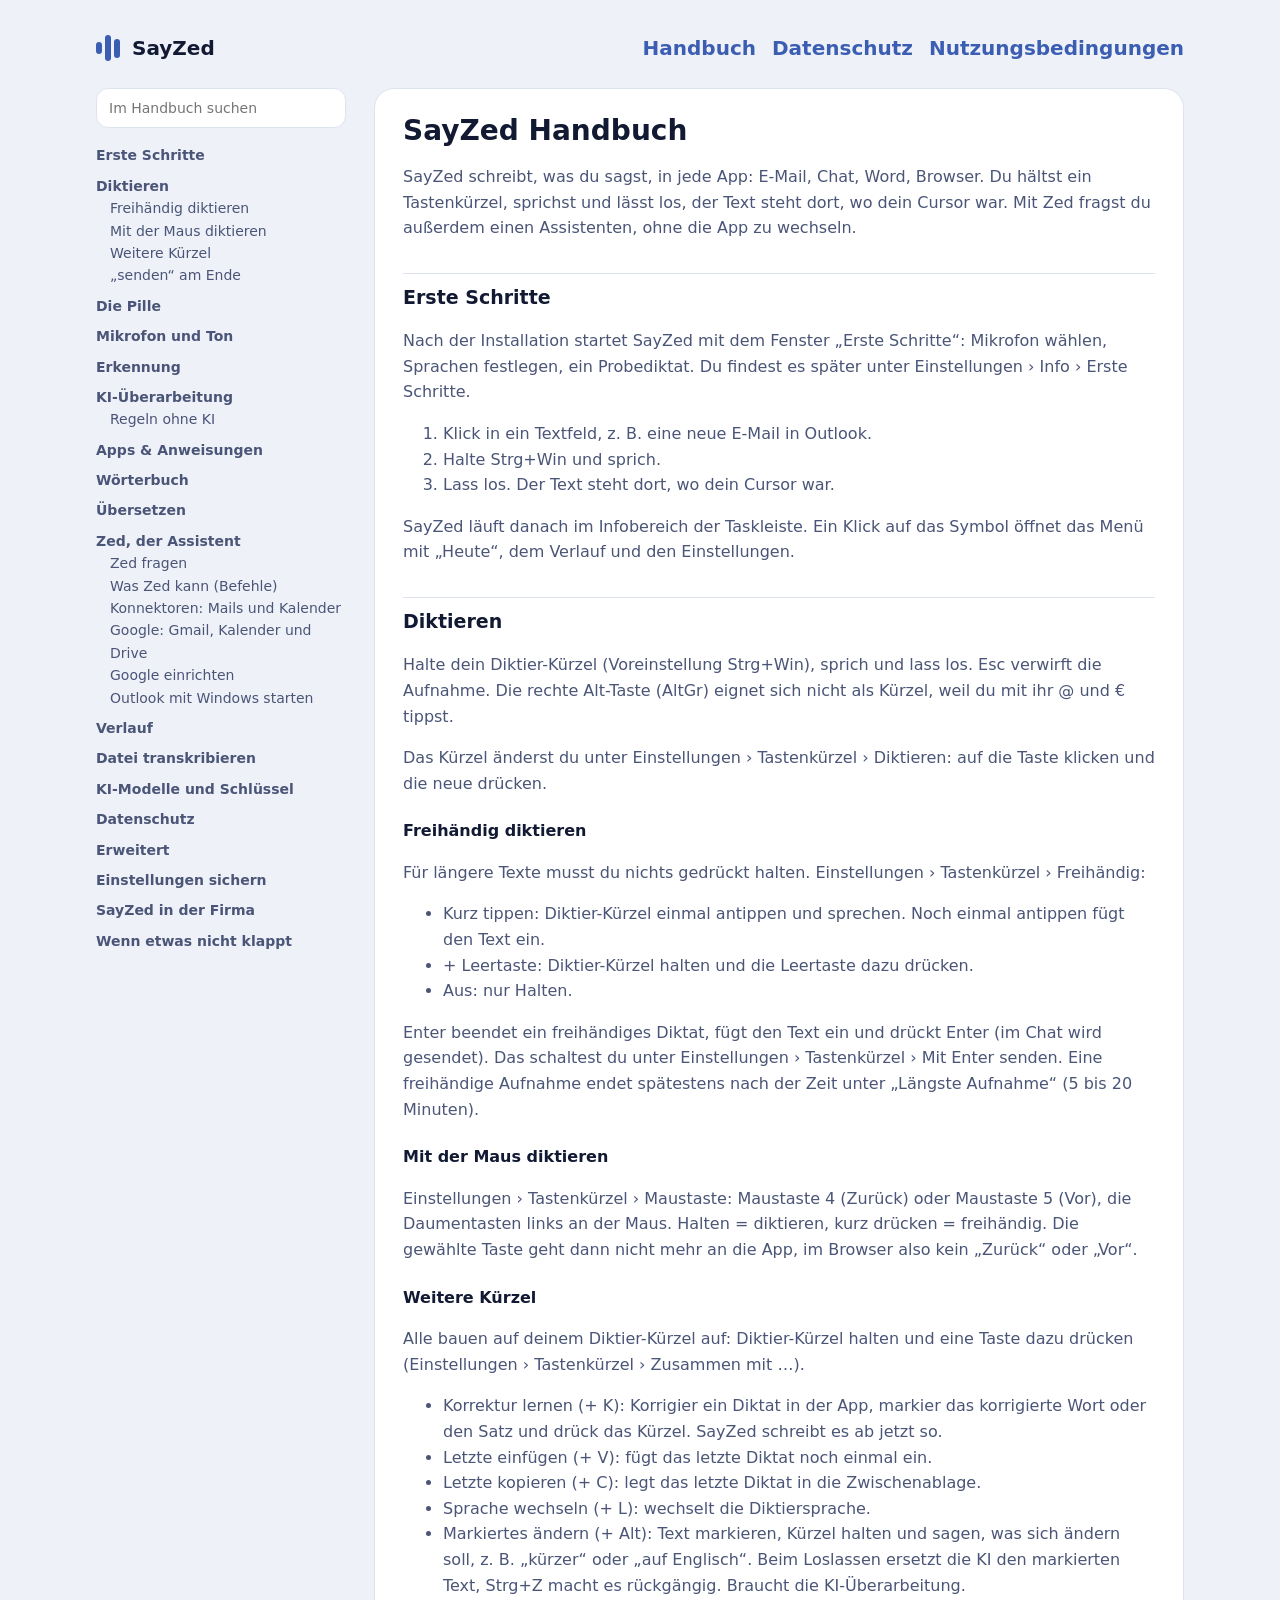
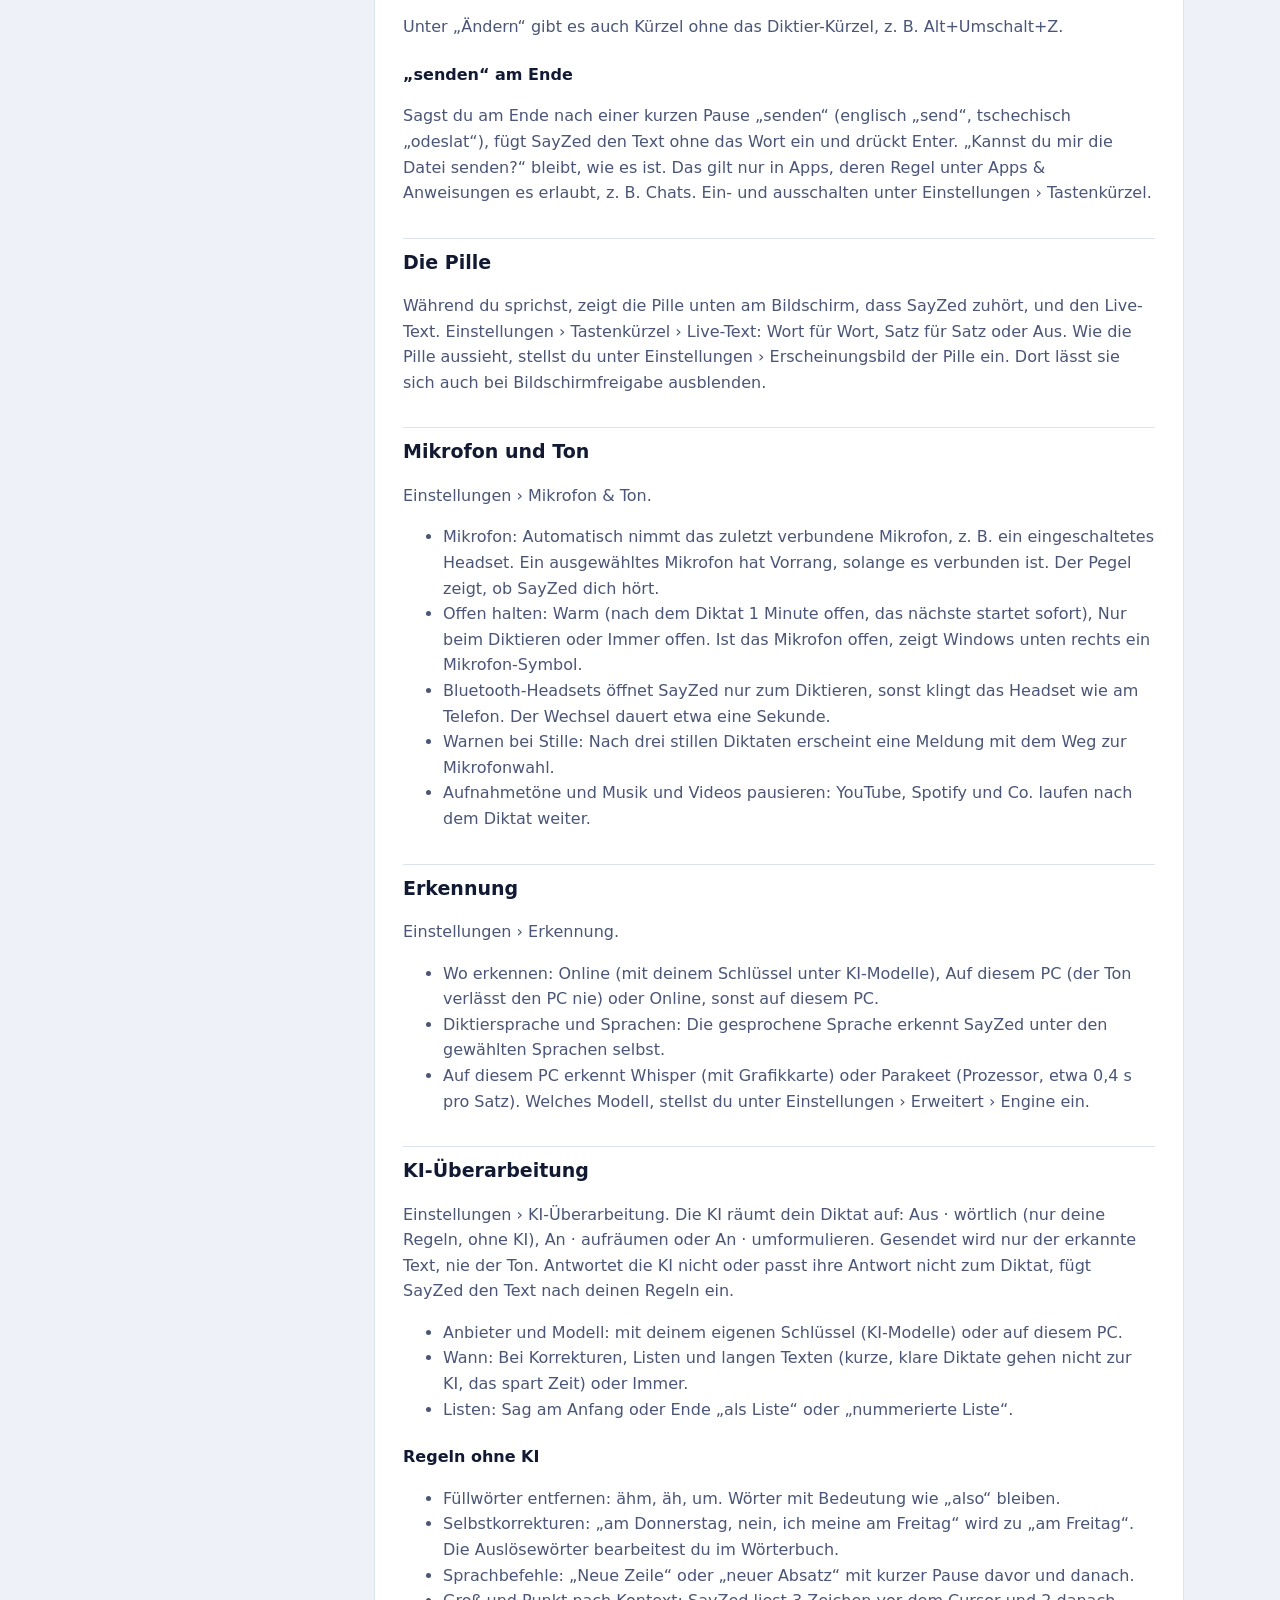
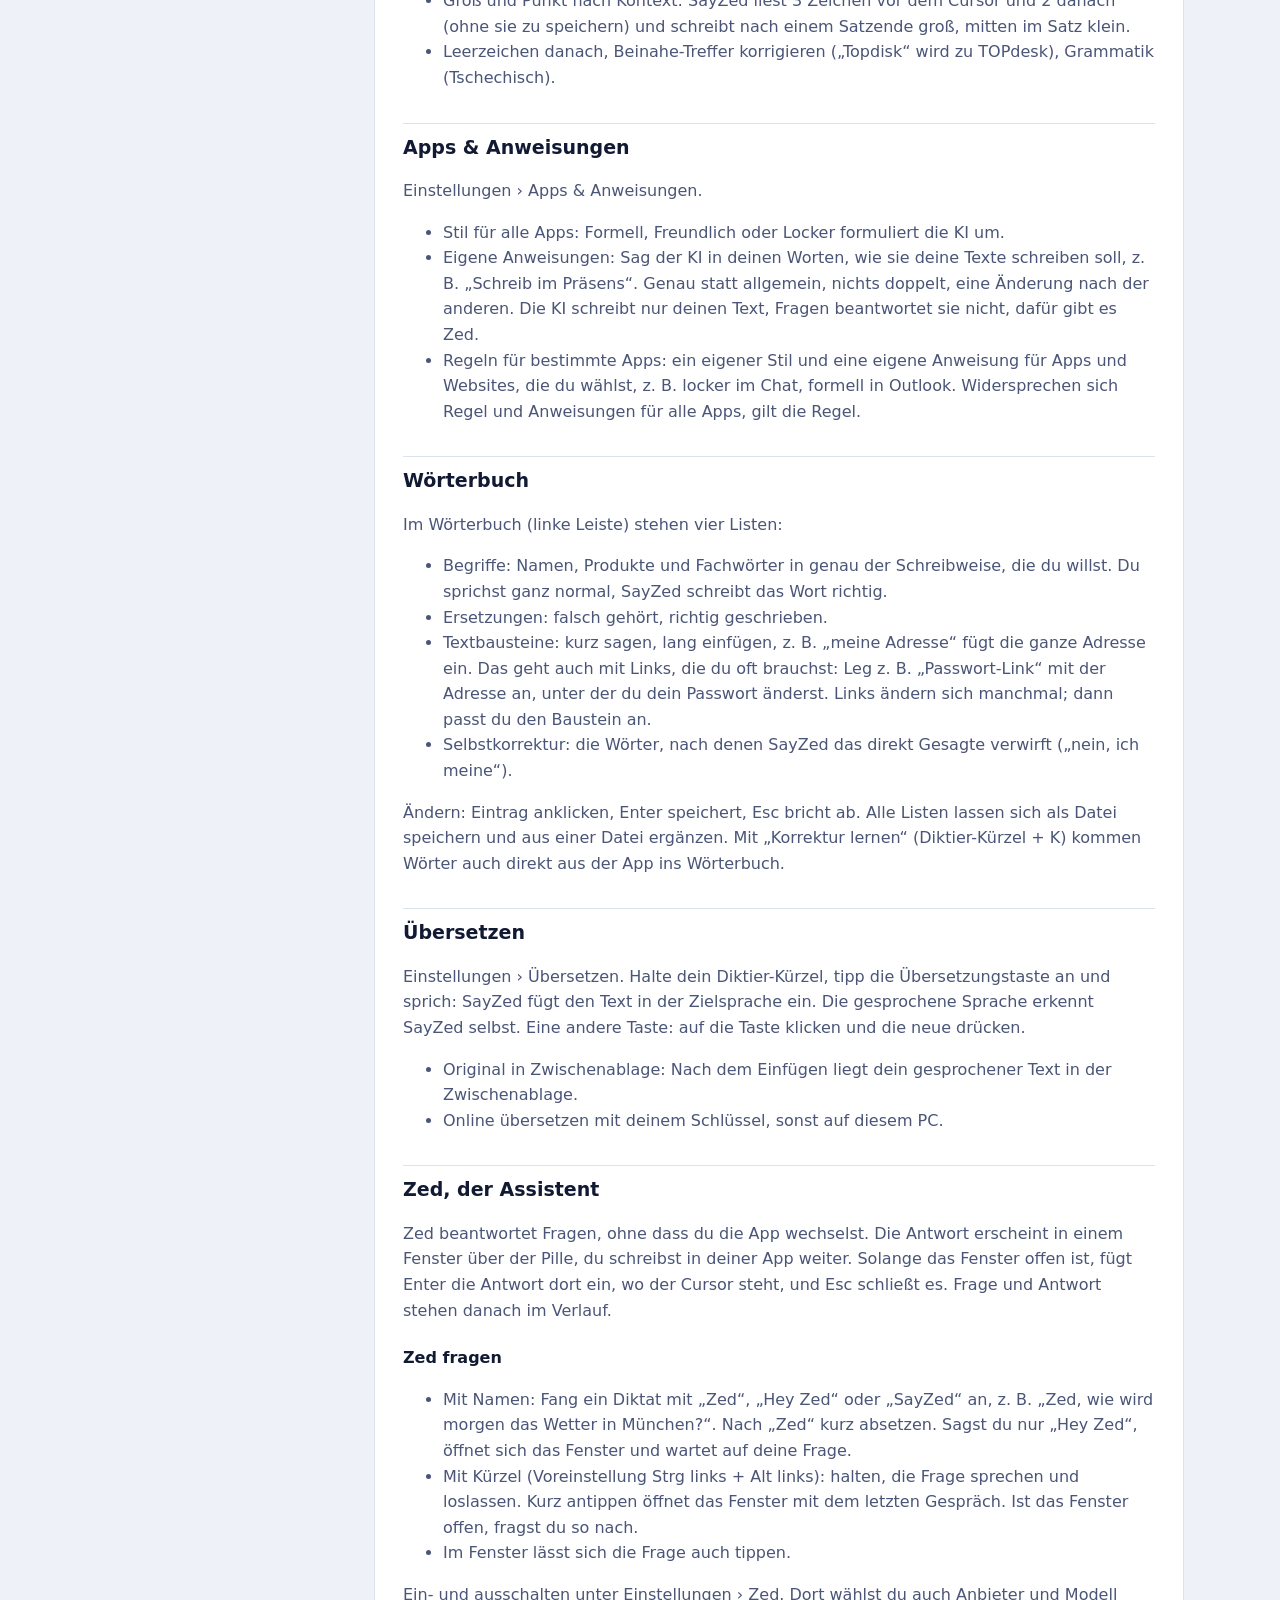
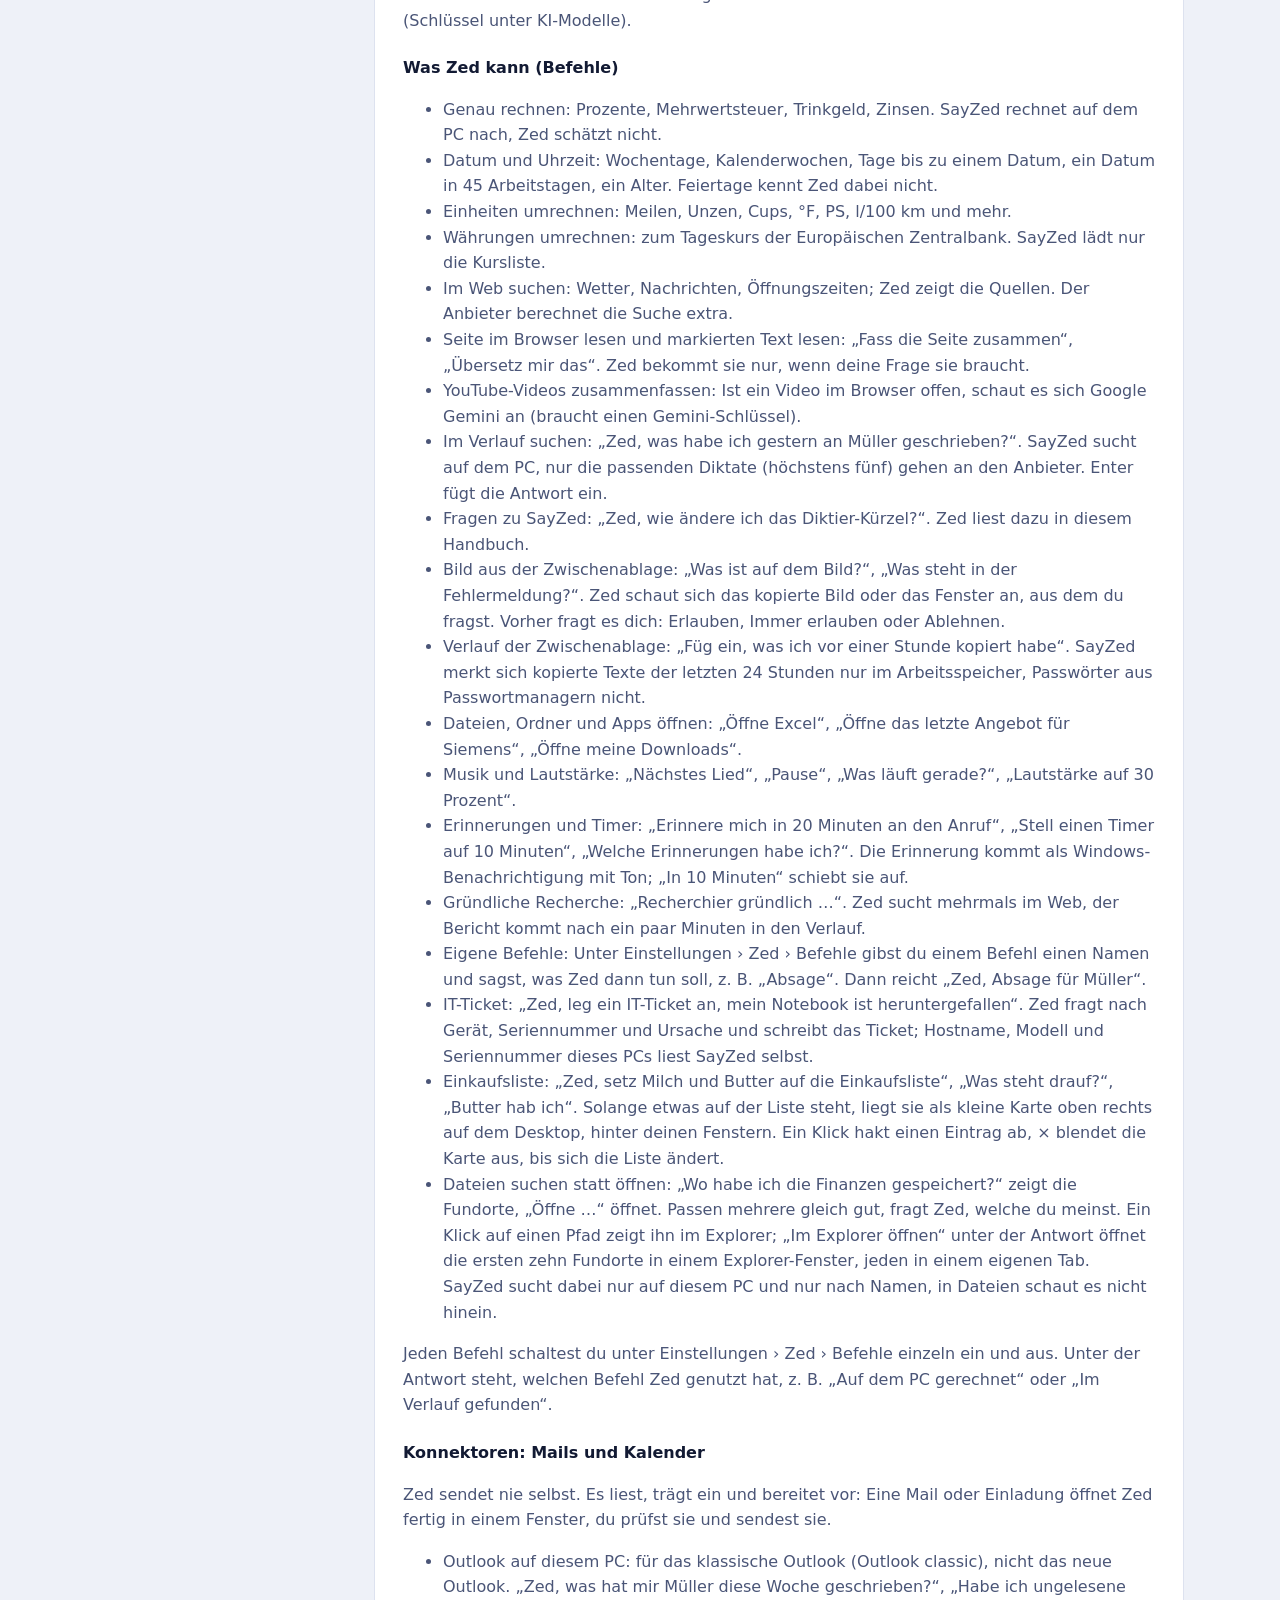
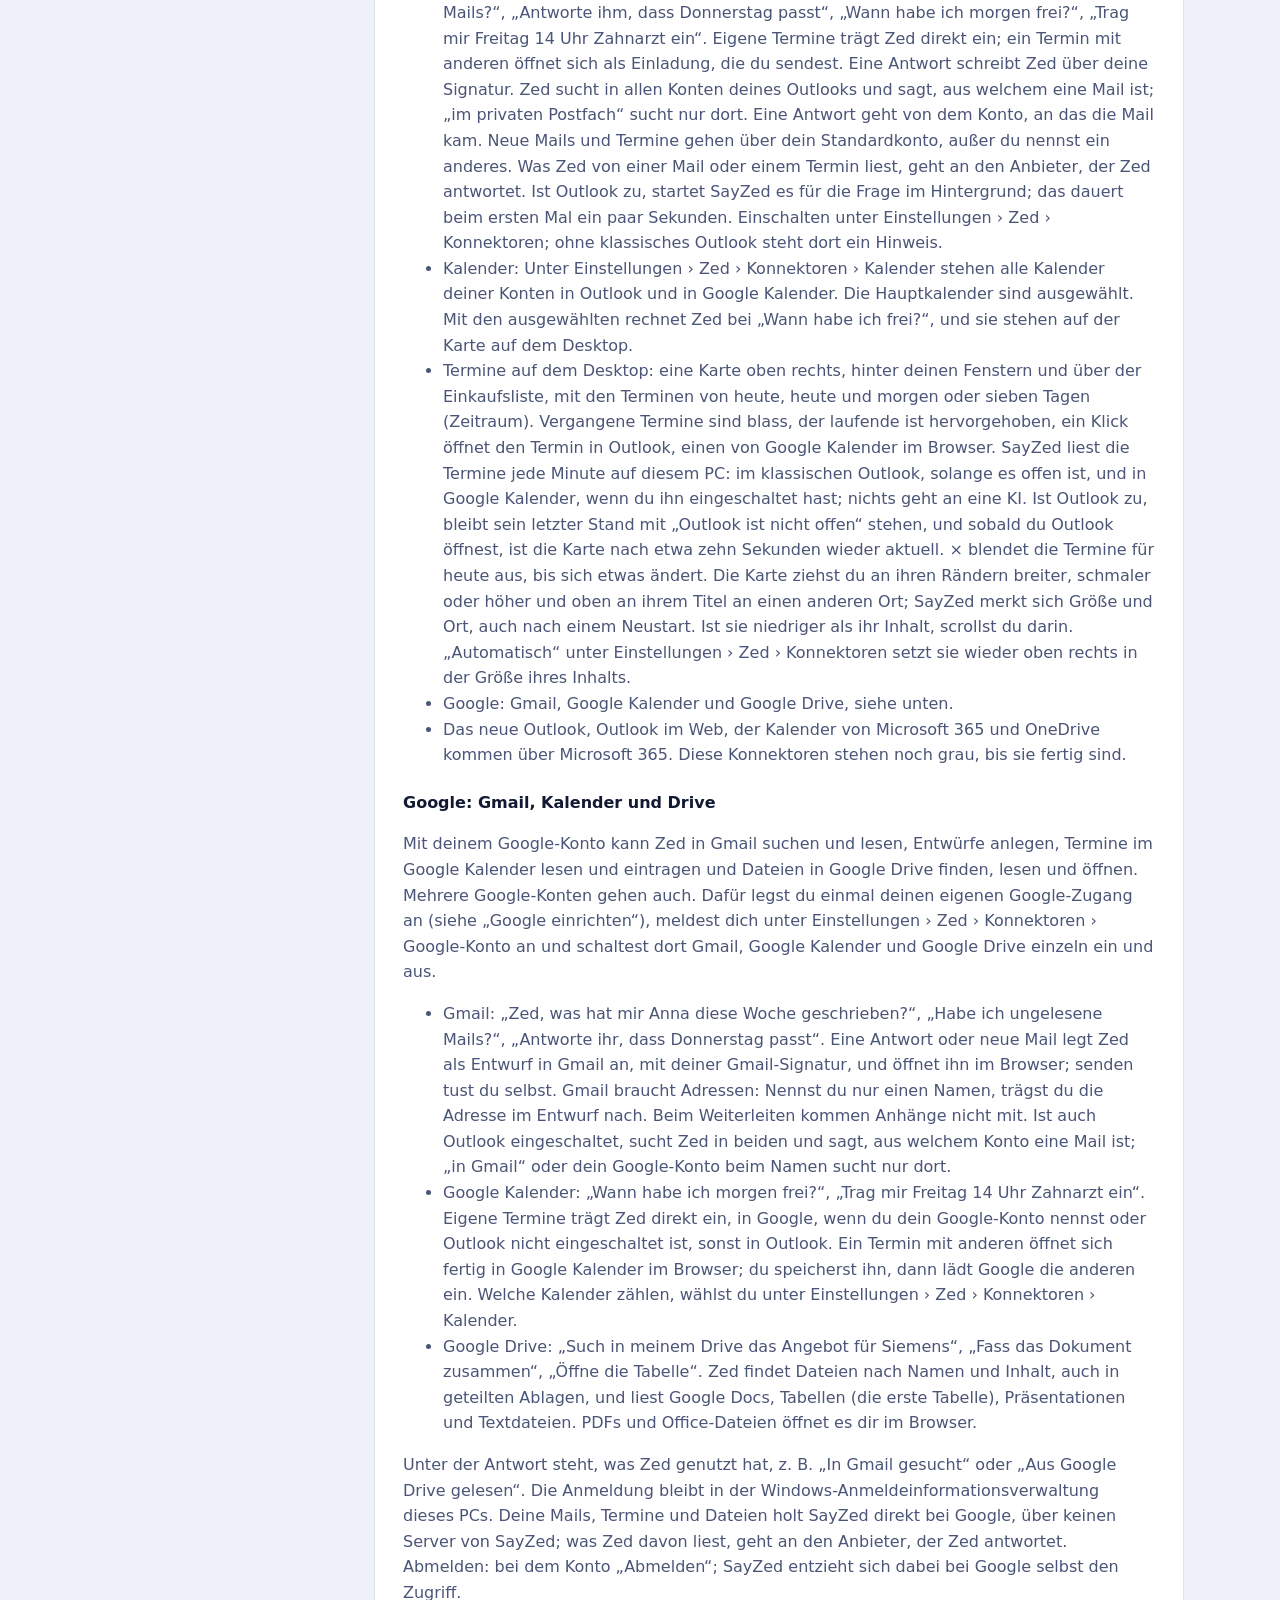
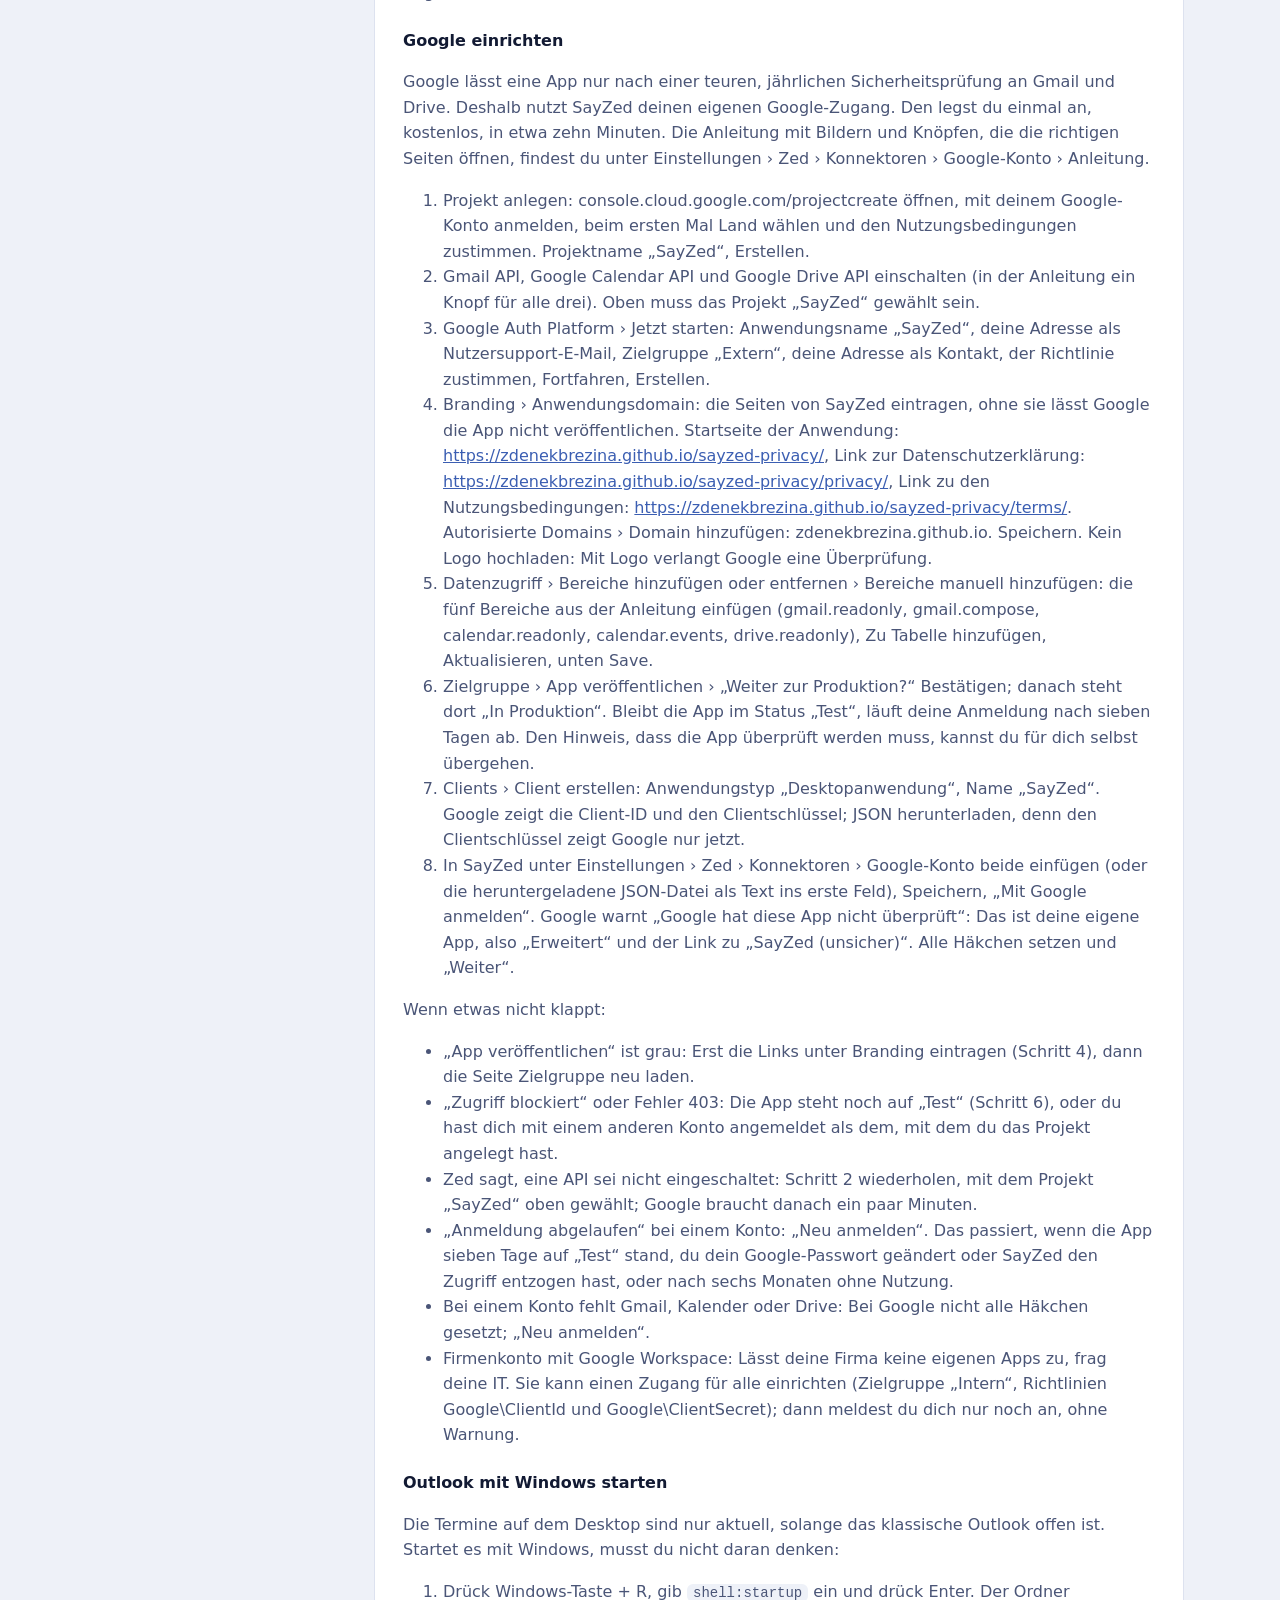
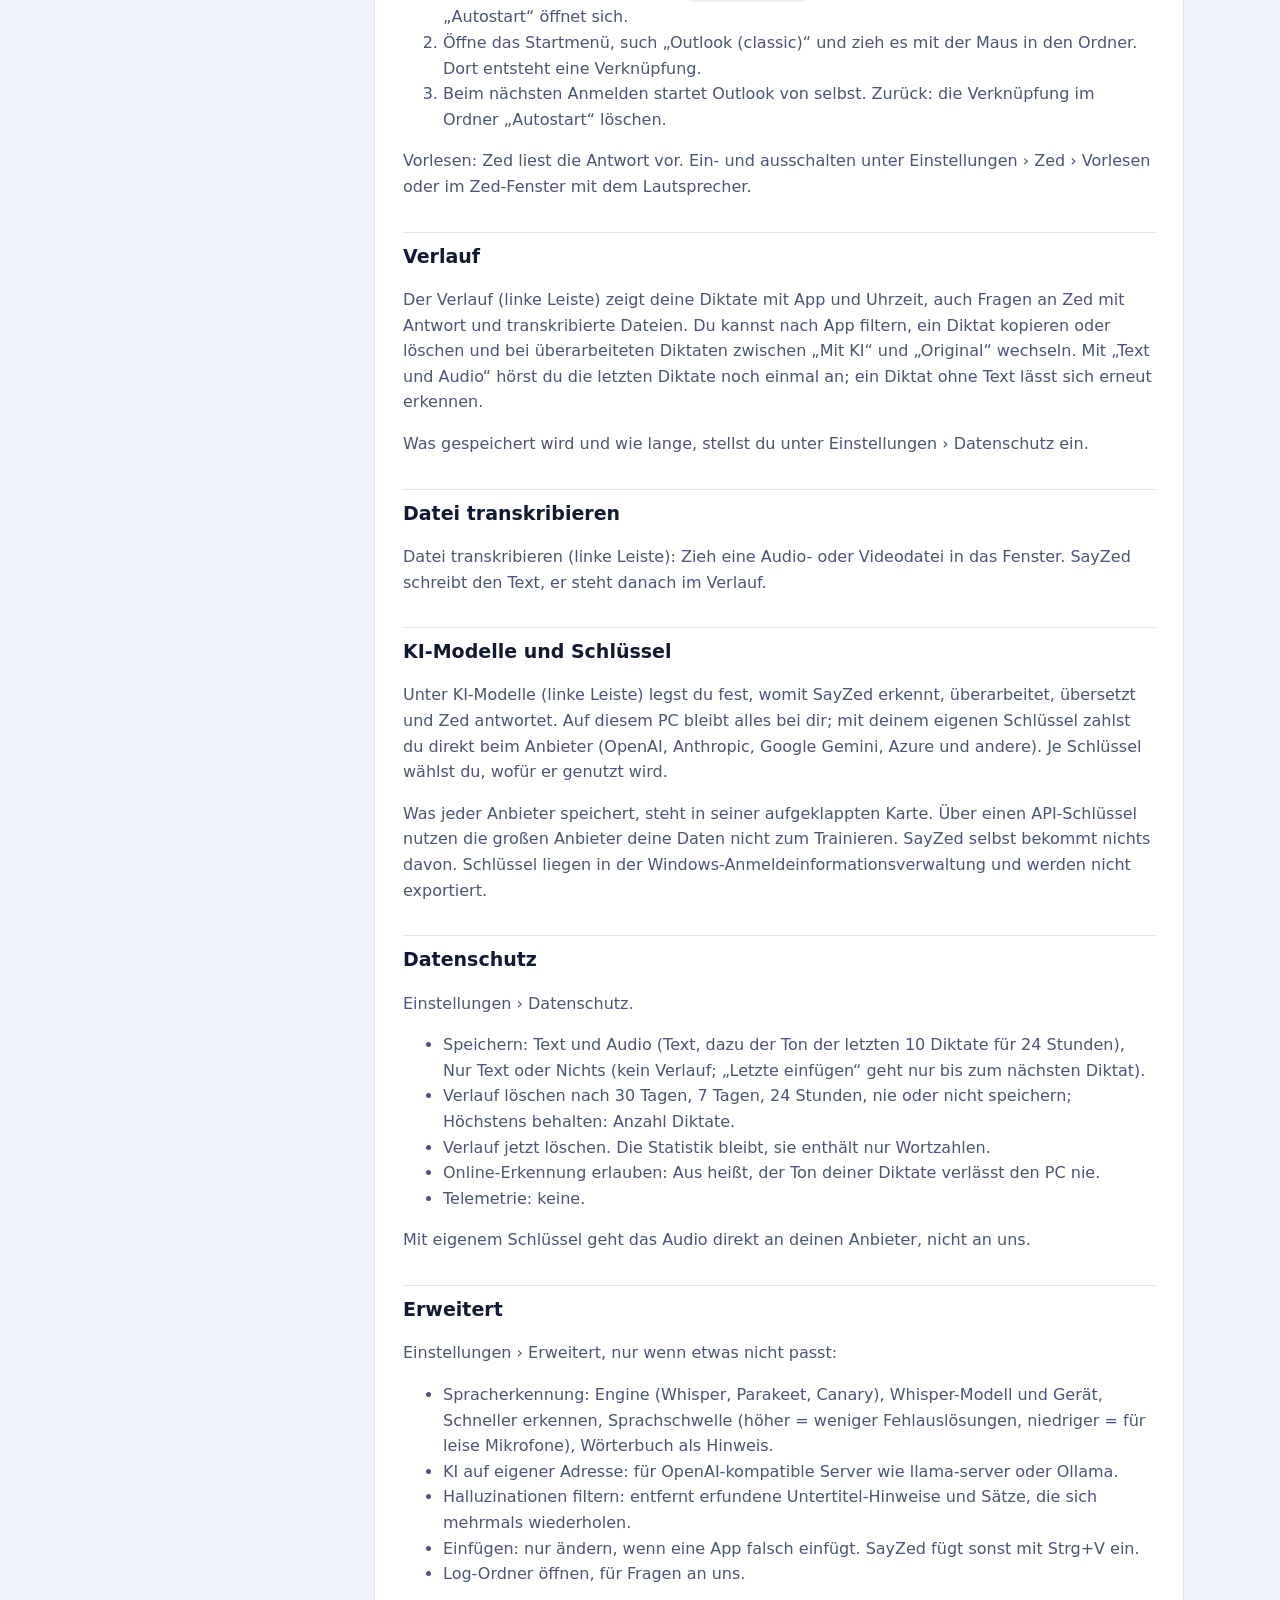
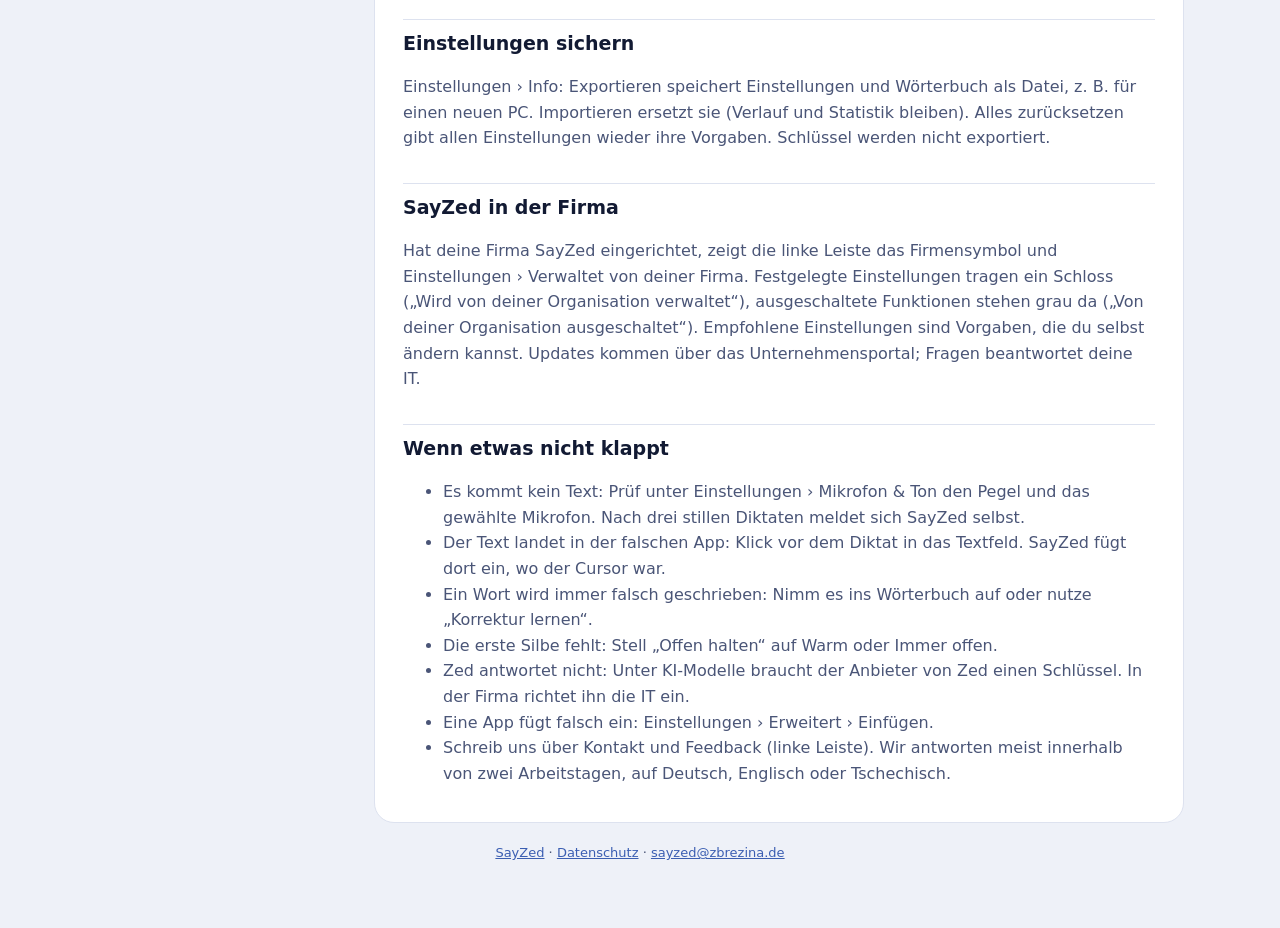
==== handbuch/index.html @ c984cc81 "The Handbuch as a web page, linked from every page handbuch/index.html is generated from SayZed's do" ====
<!doctype html>
<html lang="de">
<head>
  <meta charset="utf-8">
  <meta name="viewport" content="width=device-width, initial-scale=1">
  <title>SayZed Handbuch</title>
  <meta name="description" content="Wie SayZed funktioniert: diktieren, Zed fragen, Konnektoren, Einstellungen.">
  <link rel="stylesheet" href="../style.css">
  <style>
    main { max-width: 1120px; }
    .layout { display: grid; grid-template-columns: 250px minmax(0, 1fr); gap: 28px; align-items: start; }
    .toc { display: block; margin: 0; position: sticky; top: 16px; max-height: calc(100vh - 32px); overflow-y: auto; font-size: 14px; }
    .toc ol { list-style: none; margin: 0; padding: 0; }
    .toc li.main { margin-top: 8px; font-weight: 600; }
    .toc li.sub { padding-left: 14px; }
    .toc a { color: var(--fg2); text-decoration: none; }
    .toc a:hover { color: var(--accent); }
    .search { width: 100%; box-sizing: border-box; padding: 8px 12px; border: 1px solid var(--line); border-radius: 12px;
      background: var(--card); color: var(--fg); font: inherit; font-size: 14px; margin-bottom: 8px; }
    article h2 { margin-top: 32px; padding-top: 8px; border-top: 1px solid var(--line); }
    article h3 { font-size: 16px; margin: 22px 0 4px; }
    .anchor { font-weight: 400; color: var(--line); text-decoration: none; visibility: hidden; }
    h2:hover .anchor, h3:hover .anchor { visibility: visible; }
    code { padding: 1px 6px; border-radius: 6px; background: var(--bg); font-size: 14px; }
    :target { scroll-margin-top: 16px; }
    h2:target, h3:target { color: var(--accent); }
    @media (max-width: 800px) { .layout { grid-template-columns: 1fr; } .toc { position: static; max-height: none; } }
  </style>
</head>
<body>
<main>
  <header>
    <span class="logo"><i style="height:12px"></i><i style="height:26px"></i><i style="height:19px"></i></span>
    <a href="../">SayZed</a>
    <nav><a href="./">Handbuch</a><a href="../privacy/">Datenschutz</a><a href="../terms/">Nutzungsbedingungen</a></nav>
  </header>
  <div class="layout">
    <nav class="toc" aria-label="Inhalt">
      <input class="search" type="search" placeholder="Im Handbuch suchen" aria-label="Im Handbuch suchen" id="q">
      <ol><li class="main"><a href="#erste-schritte">Erste Schritte</a></li><li class="main"><a href="#diktieren">Diktieren</a></li><li class="sub"><a href="#freihaendig-diktieren">Freihändig diktieren</a></li><li class="sub"><a href="#mit-der-maus-diktieren">Mit der Maus diktieren</a></li><li class="sub"><a href="#weitere-kuerzel">Weitere Kürzel</a></li><li class="sub"><a href="#senden-am-ende">„senden“ am Ende</a></li><li class="main"><a href="#die-pille">Die Pille</a></li><li class="main"><a href="#mikrofon-und-ton">Mikrofon und Ton</a></li><li class="main"><a href="#erkennung">Erkennung</a></li><li class="main"><a href="#ki-ueberarbeitung">KI-Überarbeitung</a></li><li class="sub"><a href="#regeln-ohne-ki">Regeln ohne KI</a></li><li class="main"><a href="#apps-anweisungen">Apps &amp; Anweisungen</a></li><li class="main"><a href="#woerterbuch">Wörterbuch</a></li><li class="main"><a href="#uebersetzen">Übersetzen</a></li><li class="main"><a href="#zed-der-assistent">Zed, der Assistent</a></li><li class="sub"><a href="#zed-fragen">Zed fragen</a></li><li class="sub"><a href="#was-zed-kann-befehle">Was Zed kann (Befehle)</a></li><li class="sub"><a href="#konnektoren-mails-und-kalender">Konnektoren: Mails und Kalender</a></li><li class="sub"><a href="#google-gmail-kalender-und-drive">Google: Gmail, Kalender und Drive</a></li><li class="sub"><a href="#google-einrichten">Google einrichten</a></li><li class="sub"><a href="#outlook-mit-windows-starten">Outlook mit Windows starten</a></li><li class="main"><a href="#verlauf">Verlauf</a></li><li class="main"><a href="#datei-transkribieren">Datei transkribieren</a></li><li class="main"><a href="#ki-modelle-und-schluessel">KI-Modelle und Schlüssel</a></li><li class="main"><a href="#datenschutz">Datenschutz</a></li><li class="main"><a href="#erweitert">Erweitert</a></li><li class="main"><a href="#einstellungen-sichern">Einstellungen sichern</a></li><li class="main"><a href="#sayzed-in-der-firma">SayZed in der Firma</a></li><li class="main"><a href="#wenn-etwas-nicht-klappt">Wenn etwas nicht klappt</a></li></ol>
    </nav>
    <section>
      <article>
        <h1>SayZed Handbuch</h1>
<p>SayZed schreibt, was du sagst, in jede App: E-Mail, Chat, Word, Browser. Du hältst ein Tastenkürzel, sprichst und lässt los, der Text steht dort, wo dein Cursor war. Mit Zed fragst du außerdem einen Assistenten, ohne die App zu wechseln.</p>
<h2 id="erste-schritte">Erste Schritte <a class="anchor" href="#erste-schritte" aria-label="Link zu diesem Abschnitt">#</a></h2>
<p>Nach der Installation startet SayZed mit dem Fenster „Erste Schritte“: Mikrofon wählen, Sprachen festlegen, ein Probediktat. Du findest es später unter Einstellungen › Info › Erste Schritte.</p>
<ol><li>Klick in ein Textfeld, z. B. eine neue E-Mail in Outlook.</li><li>Halte Strg+Win und sprich.</li><li>Lass los. Der Text steht dort, wo dein Cursor war.</li></ol>
<p>SayZed läuft danach im Infobereich der Taskleiste. Ein Klick auf das Symbol öffnet das Menü mit „Heute“, dem Verlauf und den Einstellungen.</p>
<h2 id="diktieren">Diktieren <a class="anchor" href="#diktieren" aria-label="Link zu diesem Abschnitt">#</a></h2>
<p>Halte dein Diktier-Kürzel (Voreinstellung Strg+Win), sprich und lass los. Esc verwirft die Aufnahme. Die rechte Alt-Taste (AltGr) eignet sich nicht als Kürzel, weil du mit ihr @ und € tippst.</p>
<p>Das Kürzel änderst du unter Einstellungen › Tastenkürzel › Diktieren: auf die Taste klicken und die neue drücken.</p>
<h3 id="freihaendig-diktieren">Freihändig diktieren <a class="anchor" href="#freihaendig-diktieren" aria-label="Link zu diesem Abschnitt">#</a></h3>
<p>Für längere Texte musst du nichts gedrückt halten. Einstellungen › Tastenkürzel › Freihändig:</p>
<ul><li>Kurz tippen: Diktier-Kürzel einmal antippen und sprechen. Noch einmal antippen fügt den Text ein.</li><li>+ Leertaste: Diktier-Kürzel halten und die Leertaste dazu drücken.</li><li>Aus: nur Halten.</li></ul>
<p>Enter beendet ein freihändiges Diktat, fügt den Text ein und drückt Enter (im Chat wird gesendet). Das schaltest du unter Einstellungen › Tastenkürzel › Mit Enter senden. Eine freihändige Aufnahme endet spätestens nach der Zeit unter „Längste Aufnahme“ (5 bis 20 Minuten).</p>
<h3 id="mit-der-maus-diktieren">Mit der Maus diktieren <a class="anchor" href="#mit-der-maus-diktieren" aria-label="Link zu diesem Abschnitt">#</a></h3>
<p>Einstellungen › Tastenkürzel › Maustaste: Maustaste 4 (Zurück) oder Maustaste 5 (Vor), die Daumentasten links an der Maus. Halten = diktieren, kurz drücken = freihändig. Die gewählte Taste geht dann nicht mehr an die App, im Browser also kein „Zurück“ oder „Vor“.</p>
<h3 id="weitere-kuerzel">Weitere Kürzel <a class="anchor" href="#weitere-kuerzel" aria-label="Link zu diesem Abschnitt">#</a></h3>
<p>Alle bauen auf deinem Diktier-Kürzel auf: Diktier-Kürzel halten und eine Taste dazu drücken (Einstellungen › Tastenkürzel › Zusammen mit …).</p>
<ul><li>Korrektur lernen (+ K): Korrigier ein Diktat in der App, markier das korrigierte Wort oder den Satz und drück das Kürzel. SayZed schreibt es ab jetzt so.</li><li>Letzte einfügen (+ V): fügt das letzte Diktat noch einmal ein.</li><li>Letzte kopieren (+ C): legt das letzte Diktat in die Zwischenablage.</li><li>Sprache wechseln (+ L): wechselt die Diktiersprache.</li><li>Markiertes ändern (+ Alt): Text markieren, Kürzel halten und sagen, was sich ändern soll, z. B. „kürzer“ oder „auf Englisch“. Beim Loslassen ersetzt die KI den markierten Text, Strg+Z macht es rückgängig. Braucht die KI-Überarbeitung.</li></ul>
<p>Unter „Ändern“ gibt es auch Kürzel ohne das Diktier-Kürzel, z. B. Alt+Umschalt+Z.</p>
<h3 id="senden-am-ende">„senden“ am Ende <a class="anchor" href="#senden-am-ende" aria-label="Link zu diesem Abschnitt">#</a></h3>
<p>Sagst du am Ende nach einer kurzen Pause „senden“ (englisch „send“, tschechisch „odeslat“), fügt SayZed den Text ohne das Wort ein und drückt Enter. „Kannst du mir die Datei senden?“ bleibt, wie es ist. Das gilt nur in Apps, deren Regel unter Apps &amp; Anweisungen es erlaubt, z. B. Chats. Ein- und ausschalten unter Einstellungen › Tastenkürzel.</p>
<h2 id="die-pille">Die Pille <a class="anchor" href="#die-pille" aria-label="Link zu diesem Abschnitt">#</a></h2>
<p>Während du sprichst, zeigt die Pille unten am Bildschirm, dass SayZed zuhört, und den Live-Text. Einstellungen › Tastenkürzel › Live-Text: Wort für Wort, Satz für Satz oder Aus. Wie die Pille aussieht, stellst du unter Einstellungen › Erscheinungsbild der Pille ein. Dort lässt sie sich auch bei Bildschirmfreigabe ausblenden.</p>
<h2 id="mikrofon-und-ton">Mikrofon und Ton <a class="anchor" href="#mikrofon-und-ton" aria-label="Link zu diesem Abschnitt">#</a></h2>
<p>Einstellungen › Mikrofon &amp; Ton.</p>
<ul><li>Mikrofon: Automatisch nimmt das zuletzt verbundene Mikrofon, z. B. ein eingeschaltetes Headset. Ein ausgewähltes Mikrofon hat Vorrang, solange es verbunden ist. Der Pegel zeigt, ob SayZed dich hört.</li><li>Offen halten: Warm (nach dem Diktat 1 Minute offen, das nächste startet sofort), Nur beim Diktieren oder Immer offen. Ist das Mikrofon offen, zeigt Windows unten rechts ein Mikrofon-Symbol.</li><li>Bluetooth-Headsets öffnet SayZed nur zum Diktieren, sonst klingt das Headset wie am Telefon. Der Wechsel dauert etwa eine Sekunde.</li><li>Warnen bei Stille: Nach drei stillen Diktaten erscheint eine Meldung mit dem Weg zur Mikrofonwahl.</li><li>Aufnahmetöne und Musik und Videos pausieren: YouTube, Spotify und Co. laufen nach dem Diktat weiter.</li></ul>
<h2 id="erkennung">Erkennung <a class="anchor" href="#erkennung" aria-label="Link zu diesem Abschnitt">#</a></h2>
<p>Einstellungen › Erkennung.</p>
<ul><li>Wo erkennen: Online (mit deinem Schlüssel unter KI-Modelle), Auf diesem PC (der Ton verlässt den PC nie) oder Online, sonst auf diesem PC.</li><li>Diktiersprache und Sprachen: Die gesprochene Sprache erkennt SayZed unter den gewählten Sprachen selbst.</li><li>Auf diesem PC erkennt Whisper (mit Grafikkarte) oder Parakeet (Prozessor, etwa 0,4 s pro Satz). Welches Modell, stellst du unter Einstellungen › Erweitert › Engine ein.</li></ul>
<h2 id="ki-ueberarbeitung">KI-Überarbeitung <a class="anchor" href="#ki-ueberarbeitung" aria-label="Link zu diesem Abschnitt">#</a></h2>
<p>Einstellungen › KI-Überarbeitung. Die KI räumt dein Diktat auf: Aus · wörtlich (nur deine Regeln, ohne KI), An · aufräumen oder An · umformulieren. Gesendet wird nur der erkannte Text, nie der Ton. Antwortet die KI nicht oder passt ihre Antwort nicht zum Diktat, fügt SayZed den Text nach deinen Regeln ein.</p>
<ul><li>Anbieter und Modell: mit deinem eigenen Schlüssel (KI-Modelle) oder auf diesem PC.</li><li>Wann: Bei Korrekturen, Listen und langen Texten (kurze, klare Diktate gehen nicht zur KI, das spart Zeit) oder Immer.</li><li>Listen: Sag am Anfang oder Ende „als Liste“ oder „nummerierte Liste“.</li></ul>
<h3 id="regeln-ohne-ki">Regeln ohne KI <a class="anchor" href="#regeln-ohne-ki" aria-label="Link zu diesem Abschnitt">#</a></h3>
<ul><li>Füllwörter entfernen: ähm, äh, um. Wörter mit Bedeutung wie „also“ bleiben.</li><li>Selbstkorrekturen: „am Donnerstag, nein, ich meine am Freitag“ wird zu „am Freitag“. Die Auslösewörter bearbeitest du im Wörterbuch.</li><li>Sprachbefehle: „Neue Zeile“ oder „neuer Absatz“ mit kurzer Pause davor und danach.</li><li>Groß und Punkt nach Kontext: SayZed liest 3 Zeichen vor dem Cursor und 2 danach (ohne sie zu speichern) und schreibt nach einem Satzende groß, mitten im Satz klein.</li><li>Leerzeichen danach, Beinahe-Treffer korrigieren („Topdisk“ wird zu TOPdesk), Grammatik (Tschechisch).</li></ul>
<h2 id="apps-anweisungen">Apps &amp; Anweisungen <a class="anchor" href="#apps-anweisungen" aria-label="Link zu diesem Abschnitt">#</a></h2>
<p>Einstellungen › Apps &amp; Anweisungen.</p>
<ul><li>Stil für alle Apps: Formell, Freundlich oder Locker formuliert die KI um.</li><li>Eigene Anweisungen: Sag der KI in deinen Worten, wie sie deine Texte schreiben soll, z. B. „Schreib im Präsens“. Genau statt allgemein, nichts doppelt, eine Änderung nach der anderen. Die KI schreibt nur deinen Text, Fragen beantwortet sie nicht, dafür gibt es Zed.</li><li>Regeln für bestimmte Apps: ein eigener Stil und eine eigene Anweisung für Apps und Websites, die du wählst, z. B. locker im Chat, formell in Outlook. Widersprechen sich Regel und Anweisungen für alle Apps, gilt die Regel.</li></ul>
<h2 id="woerterbuch">Wörterbuch <a class="anchor" href="#woerterbuch" aria-label="Link zu diesem Abschnitt">#</a></h2>
<p>Im Wörterbuch (linke Leiste) stehen vier Listen:</p>
<ul><li>Begriffe: Namen, Produkte und Fachwörter in genau der Schreibweise, die du willst. Du sprichst ganz normal, SayZed schreibt das Wort richtig.</li><li>Ersetzungen: falsch gehört, richtig geschrieben.</li><li>Textbausteine: kurz sagen, lang einfügen, z. B. „meine Adresse“ fügt die ganze Adresse ein. Das geht auch mit Links, die du oft brauchst: Leg z. B. „Passwort-Link“ mit der Adresse an, unter der du dein Passwort änderst. Links ändern sich manchmal; dann passt du den Baustein an.</li><li>Selbstkorrektur: die Wörter, nach denen SayZed das direkt Gesagte verwirft („nein, ich meine“).</li></ul>
<p>Ändern: Eintrag anklicken, Enter speichert, Esc bricht ab. Alle Listen lassen sich als Datei speichern und aus einer Datei ergänzen. Mit „Korrektur lernen“ (Diktier-Kürzel + K) kommen Wörter auch direkt aus der App ins Wörterbuch.</p>
<h2 id="uebersetzen">Übersetzen <a class="anchor" href="#uebersetzen" aria-label="Link zu diesem Abschnitt">#</a></h2>
<p>Einstellungen › Übersetzen. Halte dein Diktier-Kürzel, tipp die Übersetzungstaste an und sprich: SayZed fügt den Text in der Zielsprache ein. Die gesprochene Sprache erkennt SayZed selbst. Eine andere Taste: auf die Taste klicken und die neue drücken.</p>
<ul><li>Original in Zwischenablage: Nach dem Einfügen liegt dein gesprochener Text in der Zwischenablage.</li><li>Online übersetzen mit deinem Schlüssel, sonst auf diesem PC.</li></ul>
<h2 id="zed-der-assistent">Zed, der Assistent <a class="anchor" href="#zed-der-assistent" aria-label="Link zu diesem Abschnitt">#</a></h2>
<p>Zed beantwortet Fragen, ohne dass du die App wechselst. Die Antwort erscheint in einem Fenster über der Pille, du schreibst in deiner App weiter. Solange das Fenster offen ist, fügt Enter die Antwort dort ein, wo der Cursor steht, und Esc schließt es. Frage und Antwort stehen danach im Verlauf.</p>
<h3 id="zed-fragen">Zed fragen <a class="anchor" href="#zed-fragen" aria-label="Link zu diesem Abschnitt">#</a></h3>
<ul><li>Mit Namen: Fang ein Diktat mit „Zed“, „Hey Zed“ oder „SayZed“ an, z. B. „Zed, wie wird morgen das Wetter in München?“. Nach „Zed“ kurz absetzen. Sagst du nur „Hey Zed“, öffnet sich das Fenster und wartet auf deine Frage.</li><li>Mit Kürzel (Voreinstellung Strg links + Alt links): halten, die Frage sprechen und loslassen. Kurz antippen öffnet das Fenster mit dem letzten Gespräch. Ist das Fenster offen, fragst du so nach.</li><li>Im Fenster lässt sich die Frage auch tippen.</li></ul>
<p>Ein- und ausschalten unter Einstellungen › Zed. Dort wählst du auch Anbieter und Modell (Schlüssel unter KI-Modelle).</p>
<h3 id="was-zed-kann-befehle">Was Zed kann (Befehle) <a class="anchor" href="#was-zed-kann-befehle" aria-label="Link zu diesem Abschnitt">#</a></h3>
<ul><li>Genau rechnen: Prozente, Mehrwertsteuer, Trinkgeld, Zinsen. SayZed rechnet auf dem PC nach, Zed schätzt nicht.</li><li>Datum und Uhrzeit: Wochentage, Kalenderwochen, Tage bis zu einem Datum, ein Datum in 45 Arbeitstagen, ein Alter. Feiertage kennt Zed dabei nicht.</li><li>Einheiten umrechnen: Meilen, Unzen, Cups, °F, PS, l/100 km und mehr.</li><li>Währungen umrechnen: zum Tageskurs der Europäischen Zentralbank. SayZed lädt nur die Kursliste.</li><li>Im Web suchen: Wetter, Nachrichten, Öffnungszeiten; Zed zeigt die Quellen. Der Anbieter berechnet die Suche extra.</li><li>Seite im Browser lesen und markierten Text lesen: „Fass die Seite zusammen“, „Übersetz mir das“. Zed bekommt sie nur, wenn deine Frage sie braucht.</li><li>YouTube-Videos zusammenfassen: Ist ein Video im Browser offen, schaut es sich Google Gemini an (braucht einen Gemini-Schlüssel).</li><li>Im Verlauf suchen: „Zed, was habe ich gestern an Müller geschrieben?“. SayZed sucht auf dem PC, nur die passenden Diktate (höchstens fünf) gehen an den Anbieter. Enter fügt die Antwort ein.</li><li>Fragen zu SayZed: „Zed, wie ändere ich das Diktier-Kürzel?“. Zed liest dazu in diesem Handbuch.</li><li>Bild aus der Zwischenablage: „Was ist auf dem Bild?“, „Was steht in der Fehlermeldung?“. Zed schaut sich das kopierte Bild oder das Fenster an, aus dem du fragst. Vorher fragt es dich: Erlauben, Immer erlauben oder Ablehnen.</li><li>Verlauf der Zwischenablage: „Füg ein, was ich vor einer Stunde kopiert habe“. SayZed merkt sich kopierte Texte der letzten 24 Stunden nur im Arbeitsspeicher, Passwörter aus Passwortmanagern nicht.</li><li>Dateien, Ordner und Apps öffnen: „Öffne Excel“, „Öffne das letzte Angebot für Siemens“, „Öffne meine Downloads“.</li><li>Musik und Lautstärke: „Nächstes Lied“, „Pause“, „Was läuft gerade?“, „Lautstärke auf 30 Prozent“.</li><li>Erinnerungen und Timer: „Erinnere mich in 20 Minuten an den Anruf“, „Stell einen Timer auf 10 Minuten“, „Welche Erinnerungen habe ich?“. Die Erinnerung kommt als Windows-Benachrichtigung mit Ton; „In 10 Minuten“ schiebt sie auf.</li><li>Gründliche Recherche: „Recherchier gründlich …“. Zed sucht mehrmals im Web, der Bericht kommt nach ein paar Minuten in den Verlauf.</li><li>Eigene Befehle: Unter Einstellungen › Zed › Befehle gibst du einem Befehl einen Namen und sagst, was Zed dann tun soll, z. B. „Absage“. Dann reicht „Zed, Absage für Müller“.</li><li>IT-Ticket: „Zed, leg ein IT-Ticket an, mein Notebook ist heruntergefallen“. Zed fragt nach Gerät, Seriennummer und Ursache und schreibt das Ticket; Hostname, Modell und Seriennummer dieses PCs liest SayZed selbst.</li><li>Einkaufsliste: „Zed, setz Milch und Butter auf die Einkaufsliste“, „Was steht drauf?“, „Butter hab ich“. Solange etwas auf der Liste steht, liegt sie als kleine Karte oben rechts auf dem Desktop, hinter deinen Fenstern. Ein Klick hakt einen Eintrag ab, × blendet die Karte aus, bis sich die Liste ändert.</li><li>Dateien suchen statt öffnen: „Wo habe ich die Finanzen gespeichert?“ zeigt die Fundorte, „Öffne …“ öffnet. Passen mehrere gleich gut, fragt Zed, welche du meinst. Ein Klick auf einen Pfad zeigt ihn im Explorer; „Im Explorer öffnen“ unter der Antwort öffnet die ersten zehn Fundorte in einem Explorer-Fenster, jeden in einem eigenen Tab. SayZed sucht dabei nur auf diesem PC und nur nach Namen, in Dateien schaut es nicht hinein.</li></ul>
<p>Jeden Befehl schaltest du unter Einstellungen › Zed › Befehle einzeln ein und aus. Unter der Antwort steht, welchen Befehl Zed genutzt hat, z. B. „Auf dem PC gerechnet“ oder „Im Verlauf gefunden“.</p>
<h3 id="konnektoren-mails-und-kalender">Konnektoren: Mails und Kalender <a class="anchor" href="#konnektoren-mails-und-kalender" aria-label="Link zu diesem Abschnitt">#</a></h3>
<p>Zed sendet nie selbst. Es liest, trägt ein und bereitet vor: Eine Mail oder Einladung öffnet Zed fertig in einem Fenster, du prüfst sie und sendest sie.</p>
<ul><li>Outlook auf diesem PC: für das klassische Outlook (Outlook classic), nicht das neue Outlook. „Zed, was hat mir Müller diese Woche geschrieben?“, „Habe ich ungelesene Mails?“, „Antworte ihm, dass Donnerstag passt“, „Wann habe ich morgen frei?“, „Trag mir Freitag 14 Uhr Zahnarzt ein“. Eigene Termine trägt Zed direkt ein; ein Termin mit anderen öffnet sich als Einladung, die du sendest. Eine Antwort schreibt Zed über deine Signatur. Zed sucht in allen Konten deines Outlooks und sagt, aus welchem eine Mail ist; „im privaten Postfach“ sucht nur dort. Eine Antwort geht von dem Konto, an das die Mail kam. Neue Mails und Termine gehen über dein Standardkonto, außer du nennst ein anderes. Was Zed von einer Mail oder einem Termin liest, geht an den Anbieter, der Zed antwortet. Ist Outlook zu, startet SayZed es für die Frage im Hintergrund; das dauert beim ersten Mal ein paar Sekunden. Einschalten unter Einstellungen › Zed › Konnektoren; ohne klassisches Outlook steht dort ein Hinweis.</li><li>Kalender: Unter Einstellungen › Zed › Konnektoren › Kalender stehen alle Kalender deiner Konten in Outlook und in Google Kalender. Die Hauptkalender sind ausgewählt. Mit den ausgewählten rechnet Zed bei „Wann habe ich frei?“, und sie stehen auf der Karte auf dem Desktop.</li><li>Termine auf dem Desktop: eine Karte oben rechts, hinter deinen Fenstern und über der Einkaufsliste, mit den Terminen von heute, heute und morgen oder sieben Tagen (Zeitraum). Vergangene Termine sind blass, der laufende ist hervorgehoben, ein Klick öffnet den Termin in Outlook, einen von Google Kalender im Browser. SayZed liest die Termine jede Minute auf diesem PC: im klassischen Outlook, solange es offen ist, und in Google Kalender, wenn du ihn eingeschaltet hast; nichts geht an eine KI. Ist Outlook zu, bleibt sein letzter Stand mit „Outlook ist nicht offen“ stehen, und sobald du Outlook öffnest, ist die Karte nach etwa zehn Sekunden wieder aktuell. × blendet die Termine für heute aus, bis sich etwas ändert. Die Karte ziehst du an ihren Rändern breiter, schmaler oder höher und oben an ihrem Titel an einen anderen Ort; SayZed merkt sich Größe und Ort, auch nach einem Neustart. Ist sie niedriger als ihr Inhalt, scrollst du darin. „Automatisch“ unter Einstellungen › Zed › Konnektoren setzt sie wieder oben rechts in der Größe ihres Inhalts.</li><li>Google: Gmail, Google Kalender und Google Drive, siehe unten.</li><li>Das neue Outlook, Outlook im Web, der Kalender von Microsoft 365 und OneDrive kommen über Microsoft 365. Diese Konnektoren stehen noch grau, bis sie fertig sind.</li></ul>
<h3 id="google-gmail-kalender-und-drive">Google: Gmail, Kalender und Drive <a class="anchor" href="#google-gmail-kalender-und-drive" aria-label="Link zu diesem Abschnitt">#</a></h3>
<p>Mit deinem Google-Konto kann Zed in Gmail suchen und lesen, Entwürfe anlegen, Termine im Google Kalender lesen und eintragen und Dateien in Google Drive finden, lesen und öffnen. Mehrere Google-Konten gehen auch. Dafür legst du einmal deinen eigenen Google-Zugang an (siehe „Google einrichten“), meldest dich unter Einstellungen › Zed › Konnektoren › Google-Konto an und schaltest dort Gmail, Google Kalender und Google Drive einzeln ein und aus.</p>
<ul><li>Gmail: „Zed, was hat mir Anna diese Woche geschrieben?“, „Habe ich ungelesene Mails?“, „Antworte ihr, dass Donnerstag passt“. Eine Antwort oder neue Mail legt Zed als Entwurf in Gmail an, mit deiner Gmail-Signatur, und öffnet ihn im Browser; senden tust du selbst. Gmail braucht Adressen: Nennst du nur einen Namen, trägst du die Adresse im Entwurf nach. Beim Weiterleiten kommen Anhänge nicht mit. Ist auch Outlook eingeschaltet, sucht Zed in beiden und sagt, aus welchem Konto eine Mail ist; „in Gmail“ oder dein Google-Konto beim Namen sucht nur dort.</li><li>Google Kalender: „Wann habe ich morgen frei?“, „Trag mir Freitag 14 Uhr Zahnarzt ein“. Eigene Termine trägt Zed direkt ein, in Google, wenn du dein Google-Konto nennst oder Outlook nicht eingeschaltet ist, sonst in Outlook. Ein Termin mit anderen öffnet sich fertig in Google Kalender im Browser; du speicherst ihn, dann lädt Google die anderen ein. Welche Kalender zählen, wählst du unter Einstellungen › Zed › Konnektoren › Kalender.</li><li>Google Drive: „Such in meinem Drive das Angebot für Siemens“, „Fass das Dokument zusammen“, „Öffne die Tabelle“. Zed findet Dateien nach Namen und Inhalt, auch in geteilten Ablagen, und liest Google Docs, Tabellen (die erste Tabelle), Präsentationen und Textdateien. PDFs und Office-Dateien öffnet es dir im Browser.</li></ul>
<p>Unter der Antwort steht, was Zed genutzt hat, z. B. „In Gmail gesucht“ oder „Aus Google Drive gelesen“. Die Anmeldung bleibt in der Windows-Anmeldeinformationsverwaltung dieses PCs. Deine Mails, Termine und Dateien holt SayZed direkt bei Google, über keinen Server von SayZed; was Zed davon liest, geht an den Anbieter, der Zed antwortet. Abmelden: bei dem Konto „Abmelden“; SayZed entzieht sich dabei bei Google selbst den Zugriff.</p>
<h3 id="google-einrichten">Google einrichten <a class="anchor" href="#google-einrichten" aria-label="Link zu diesem Abschnitt">#</a></h3>
<p>Google lässt eine App nur nach einer teuren, jährlichen Sicherheitsprüfung an Gmail und Drive. Deshalb nutzt SayZed deinen eigenen Google-Zugang. Den legst du einmal an, kostenlos, in etwa zehn Minuten. Die Anleitung mit Bildern und Knöpfen, die die richtigen Seiten öffnen, findest du unter Einstellungen › Zed › Konnektoren › Google-Konto › Anleitung.</p>
<ol><li>Projekt anlegen: console.cloud.google.com/projectcreate öffnen, mit deinem Google-Konto anmelden, beim ersten Mal Land wählen und den Nutzungsbedingungen zustimmen. Projektname „SayZed“, Erstellen.</li><li>Gmail API, Google Calendar API und Google Drive API einschalten (in der Anleitung ein Knopf für alle drei). Oben muss das Projekt „SayZed“ gewählt sein.</li><li>Google Auth Platform › Jetzt starten: Anwendungsname „SayZed“, deine Adresse als Nutzersupport-E-Mail, Zielgruppe „Extern“, deine Adresse als Kontakt, der Richtlinie zustimmen, Fortfahren, Erstellen.</li><li>Branding › Anwendungsdomain: die Seiten von SayZed eintragen, ohne sie lässt Google die App nicht veröffentlichen. Startseite der Anwendung: <a href="https://zdenekbrezina.github.io/sayzed-privacy/">https://zdenekbrezina.github.io/sayzed-privacy/</a>, Link zur Datenschutzerklärung: <a href="https://zdenekbrezina.github.io/sayzed-privacy/privacy/">https://zdenekbrezina.github.io/sayzed-privacy/privacy/</a>, Link zu den Nutzungsbedingungen: <a href="https://zdenekbrezina.github.io/sayzed-privacy/terms/">https://zdenekbrezina.github.io/sayzed-privacy/terms/</a>. Autorisierte Domains › Domain hinzufügen: zdenekbrezina.github.io. Speichern. Kein Logo hochladen: Mit Logo verlangt Google eine Überprüfung.</li><li>Datenzugriff › Bereiche hinzufügen oder entfernen › Bereiche manuell hinzufügen: die fünf Bereiche aus der Anleitung einfügen (gmail.readonly, gmail.compose, calendar.readonly, calendar.events, drive.readonly), Zu Tabelle hinzufügen, Aktualisieren, unten Save.</li><li>Zielgruppe › App veröffentlichen › „Weiter zur Produktion?“ Bestätigen; danach steht dort „In Produktion“. Bleibt die App im Status „Test“, läuft deine Anmeldung nach sieben Tagen ab. Den Hinweis, dass die App überprüft werden muss, kannst du für dich selbst übergehen.</li><li>Clients › Client erstellen: Anwendungstyp „Desktopanwendung“, Name „SayZed“. Google zeigt die Client-ID und den Clientschlüssel; JSON herunterladen, denn den Clientschlüssel zeigt Google nur jetzt.</li><li>In SayZed unter Einstellungen › Zed › Konnektoren › Google-Konto beide einfügen (oder die heruntergeladene JSON-Datei als Text ins erste Feld), Speichern, „Mit Google anmelden“. Google warnt „Google hat diese App nicht überprüft“: Das ist deine eigene App, also „Erweitert“ und der Link zu „SayZed (unsicher)“. Alle Häkchen setzen und „Weiter“.</li></ol>
<p>Wenn etwas nicht klappt:</p>
<ul><li>„App veröffentlichen“ ist grau: Erst die Links unter Branding eintragen (Schritt 4), dann die Seite Zielgruppe neu laden.</li><li>„Zugriff blockiert“ oder Fehler 403: Die App steht noch auf „Test“ (Schritt 6), oder du hast dich mit einem anderen Konto angemeldet als dem, mit dem du das Projekt angelegt hast.</li><li>Zed sagt, eine API sei nicht eingeschaltet: Schritt 2 wiederholen, mit dem Projekt „SayZed“ oben gewählt; Google braucht danach ein paar Minuten.</li><li>„Anmeldung abgelaufen“ bei einem Konto: „Neu anmelden“. Das passiert, wenn die App sieben Tage auf „Test“ stand, du dein Google-Passwort geändert oder SayZed den Zugriff entzogen hast, oder nach sechs Monaten ohne Nutzung.</li><li>Bei einem Konto fehlt Gmail, Kalender oder Drive: Bei Google nicht alle Häkchen gesetzt; „Neu anmelden“.</li><li>Firmenkonto mit Google Workspace: Lässt deine Firma keine eigenen Apps zu, frag deine IT. Sie kann einen Zugang für alle einrichten (Zielgruppe „Intern“, Richtlinien Google\ClientId und Google\ClientSecret); dann meldest du dich nur noch an, ohne Warnung.</li></ul>
<h3 id="outlook-mit-windows-starten">Outlook mit Windows starten <a class="anchor" href="#outlook-mit-windows-starten" aria-label="Link zu diesem Abschnitt">#</a></h3>
<p>Die Termine auf dem Desktop sind nur aktuell, solange das klassische Outlook offen ist. Startet es mit Windows, musst du nicht daran denken:</p>
<ol><li>Drück Windows-Taste + R, gib <code>shell:startup</code> ein und drück Enter. Der Ordner „Autostart“ öffnet sich.</li><li>Öffne das Startmenü, such „Outlook (classic)“ und zieh es mit der Maus in den Ordner. Dort entsteht eine Verknüpfung.</li><li>Beim nächsten Anmelden startet Outlook von selbst. Zurück: die Verknüpfung im Ordner „Autostart“ löschen.</li></ol>
<p>Vorlesen: Zed liest die Antwort vor. Ein- und ausschalten unter Einstellungen › Zed › Vorlesen oder im Zed-Fenster mit dem Lautsprecher.</p>
<h2 id="verlauf">Verlauf <a class="anchor" href="#verlauf" aria-label="Link zu diesem Abschnitt">#</a></h2>
<p>Der Verlauf (linke Leiste) zeigt deine Diktate mit App und Uhrzeit, auch Fragen an Zed mit Antwort und transkribierte Dateien. Du kannst nach App filtern, ein Diktat kopieren oder löschen und bei überarbeiteten Diktaten zwischen „Mit KI“ und „Original“ wechseln. Mit „Text und Audio“ hörst du die letzten Diktate noch einmal an; ein Diktat ohne Text lässt sich erneut erkennen.</p>
<p>Was gespeichert wird und wie lange, stellst du unter Einstellungen › Datenschutz ein.</p>
<h2 id="datei-transkribieren">Datei transkribieren <a class="anchor" href="#datei-transkribieren" aria-label="Link zu diesem Abschnitt">#</a></h2>
<p>Datei transkribieren (linke Leiste): Zieh eine Audio- oder Videodatei in das Fenster. SayZed schreibt den Text, er steht danach im Verlauf.</p>
<h2 id="ki-modelle-und-schluessel">KI-Modelle und Schlüssel <a class="anchor" href="#ki-modelle-und-schluessel" aria-label="Link zu diesem Abschnitt">#</a></h2>
<p>Unter KI-Modelle (linke Leiste) legst du fest, womit SayZed erkennt, überarbeitet, übersetzt und Zed antwortet. Auf diesem PC bleibt alles bei dir; mit deinem eigenen Schlüssel zahlst du direkt beim Anbieter (OpenAI, Anthropic, Google Gemini, Azure und andere). Je Schlüssel wählst du, wofür er genutzt wird.</p>
<p>Was jeder Anbieter speichert, steht in seiner aufgeklappten Karte. Über einen API-Schlüssel nutzen die großen Anbieter deine Daten nicht zum Trainieren. SayZed selbst bekommt nichts davon. Schlüssel liegen in der Windows-Anmeldeinformationsverwaltung und werden nicht exportiert.</p>
<h2 id="datenschutz">Datenschutz <a class="anchor" href="#datenschutz" aria-label="Link zu diesem Abschnitt">#</a></h2>
<p>Einstellungen › Datenschutz.</p>
<ul><li>Speichern: Text und Audio (Text, dazu der Ton der letzten 10 Diktate für 24 Stunden), Nur Text oder Nichts (kein Verlauf; „Letzte einfügen“ geht nur bis zum nächsten Diktat).</li><li>Verlauf löschen nach 30 Tagen, 7 Tagen, 24 Stunden, nie oder nicht speichern; Höchstens behalten: Anzahl Diktate.</li><li>Verlauf jetzt löschen. Die Statistik bleibt, sie enthält nur Wortzahlen.</li><li>Online-Erkennung erlauben: Aus heißt, der Ton deiner Diktate verlässt den PC nie.</li><li>Telemetrie: keine.</li></ul>
<p>Mit eigenem Schlüssel geht das Audio direkt an deinen Anbieter, nicht an uns.</p>
<h2 id="erweitert">Erweitert <a class="anchor" href="#erweitert" aria-label="Link zu diesem Abschnitt">#</a></h2>
<p>Einstellungen › Erweitert, nur wenn etwas nicht passt:</p>
<ul><li>Spracherkennung: Engine (Whisper, Parakeet, Canary), Whisper-Modell und Gerät, Schneller erkennen, Sprachschwelle (höher = weniger Fehlauslösungen, niedriger = für leise Mikrofone), Wörterbuch als Hinweis.</li><li>KI auf eigener Adresse: für OpenAI-kompatible Server wie llama-server oder Ollama.</li><li>Halluzinationen filtern: entfernt erfundene Untertitel-Hinweise und Sätze, die sich mehrmals wiederholen.</li><li>Einfügen: nur ändern, wenn eine App falsch einfügt. SayZed fügt sonst mit Strg+V ein.</li><li>Log-Ordner öffnen, für Fragen an uns.</li></ul>
<h2 id="einstellungen-sichern">Einstellungen sichern <a class="anchor" href="#einstellungen-sichern" aria-label="Link zu diesem Abschnitt">#</a></h2>
<p>Einstellungen › Info: Exportieren speichert Einstellungen und Wörterbuch als Datei, z. B. für einen neuen PC. Importieren ersetzt sie (Verlauf und Statistik bleiben). Alles zurücksetzen gibt allen Einstellungen wieder ihre Vorgaben. Schlüssel werden nicht exportiert.</p>
<h2 id="sayzed-in-der-firma">SayZed in der Firma <a class="anchor" href="#sayzed-in-der-firma" aria-label="Link zu diesem Abschnitt">#</a></h2>
<p>Hat deine Firma SayZed eingerichtet, zeigt die linke Leiste das Firmensymbol und Einstellungen › Verwaltet von deiner Firma. Festgelegte Einstellungen tragen ein Schloss („Wird von deiner Organisation verwaltet“), ausgeschaltete Funktionen stehen grau da („Von deiner Organisation ausgeschaltet“). Empfohlene Einstellungen sind Vorgaben, die du selbst ändern kannst. Updates kommen über das Unternehmensportal; Fragen beantwortet deine IT.</p>
<h2 id="wenn-etwas-nicht-klappt">Wenn etwas nicht klappt <a class="anchor" href="#wenn-etwas-nicht-klappt" aria-label="Link zu diesem Abschnitt">#</a></h2>
<ul><li>Es kommt kein Text: Prüf unter Einstellungen › Mikrofon &amp; Ton den Pegel und das gewählte Mikrofon. Nach drei stillen Diktaten meldet sich SayZed selbst.</li><li>Der Text landet in der falschen App: Klick vor dem Diktat in das Textfeld. SayZed fügt dort ein, wo der Cursor war.</li><li>Ein Wort wird immer falsch geschrieben: Nimm es ins Wörterbuch auf oder nutze „Korrektur lernen“.</li><li>Die erste Silbe fehlt: Stell „Offen halten“ auf Warm oder Immer offen.</li><li>Zed antwortet nicht: Unter KI-Modelle braucht der Anbieter von Zed einen Schlüssel. In der Firma richtet ihn die IT ein.</li><li>Eine App fügt falsch ein: Einstellungen › Erweitert › Einfügen.</li><li>Schreib uns über Kontakt und Feedback (linke Leiste). Wir antworten meist innerhalb von zwei Arbeitstagen, auf Deutsch, Englisch oder Tschechisch.</li></ul>
      </article>
    </section>
  </div>
  <footer><a href="../">SayZed</a> · <a href="../privacy/">Datenschutz</a> · <a href="mailto:sayzed@zbrezina.de">sayzed@zbrezina.de</a></footer>
</main>
<script>
// the search: chapters without the words fade out of the contents; Enter jumps to the first that has them
const q = document.getElementById("q");
const parts = [...document.querySelectorAll("article h2, article h3")].map((h, i, all) => {
  let text = h.textContent, n = h.nextElementSibling;
  while (n && !/^H[23]$/.test(n.tagName)) { text += " " + n.textContent; n = n.nextElementSibling; }
  return { id: h.id, text: text.toLowerCase() };
});
const links = new Map([...document.querySelectorAll(".toc a")].map((a) => [a.getAttribute("href").slice(1), a.parentElement]));
q.addEventListener("input", () => {
  const words = q.value.toLowerCase().split(/\s+/).filter(Boolean);
  for (const p of parts) links.get(p.id).style.opacity = !words.length || words.every((w) => p.text.includes(w)) ? "" : ".3";
});
q.addEventListener("keydown", (e) => {
  if (e.key !== "Enter") return;
  const words = q.value.toLowerCase().split(/\s+/).filter(Boolean);
  const hit = parts.find((p) => words.length && words.every((w) => p.text.includes(w)));
  if (hit) location.hash = hit.id;
});
</script>
</body>
</html>
---- style.css ----
:root { --bg: #eef1f8; --card: #ffffff; --fg: #121a33; --fg2: #4a5577; --line: #dde2ef; --accent: #3b5eb2; }
@media (prefers-color-scheme: dark) {
  :root { --bg: #0e1324; --card: #141a2e; --fg: #eef2fc; --fg2: #a9b5d6; --line: #252d4d; --accent: #7a9ce9; }
}
* { box-sizing: border-box; }
body { margin: 0; background: var(--bg); color: var(--fg); font: 16px/1.6 "Segoe UI", system-ui, -apple-system, sans-serif; }
main { max-width: 760px; margin: 0 auto; padding: 32px 16px 64px; }
header { display: flex; align-items: center; gap: 12px; margin-bottom: 24px; }
.logo { display: flex; align-items: center; gap: 3px; height: 28px; }
.logo i { display: block; width: 6px; border-radius: 3px; background: var(--accent); }
header a { color: var(--fg); text-decoration: none; font-weight: 700; font-size: 20px; }
nav { margin-left: auto; display: flex; gap: 16px; font-size: 14px; }
nav a, a { color: var(--accent); }
section { background: var(--card); border: 1px solid var(--line); border-radius: 20px; padding: 8px 28px 20px; margin-bottom: 20px; }
h1 { font-size: 28px; line-height: 1.25; margin: 16px 0 8px; }
h2 { font-size: 19px; margin: 24px 0 6px; }
p, li { color: var(--fg2); }
strong { color: var(--fg); }
.lang { font-size: 14px; color: var(--fg2); margin-bottom: 16px; }
footer { font-size: 13px; color: var(--fg2); text-align: center; }
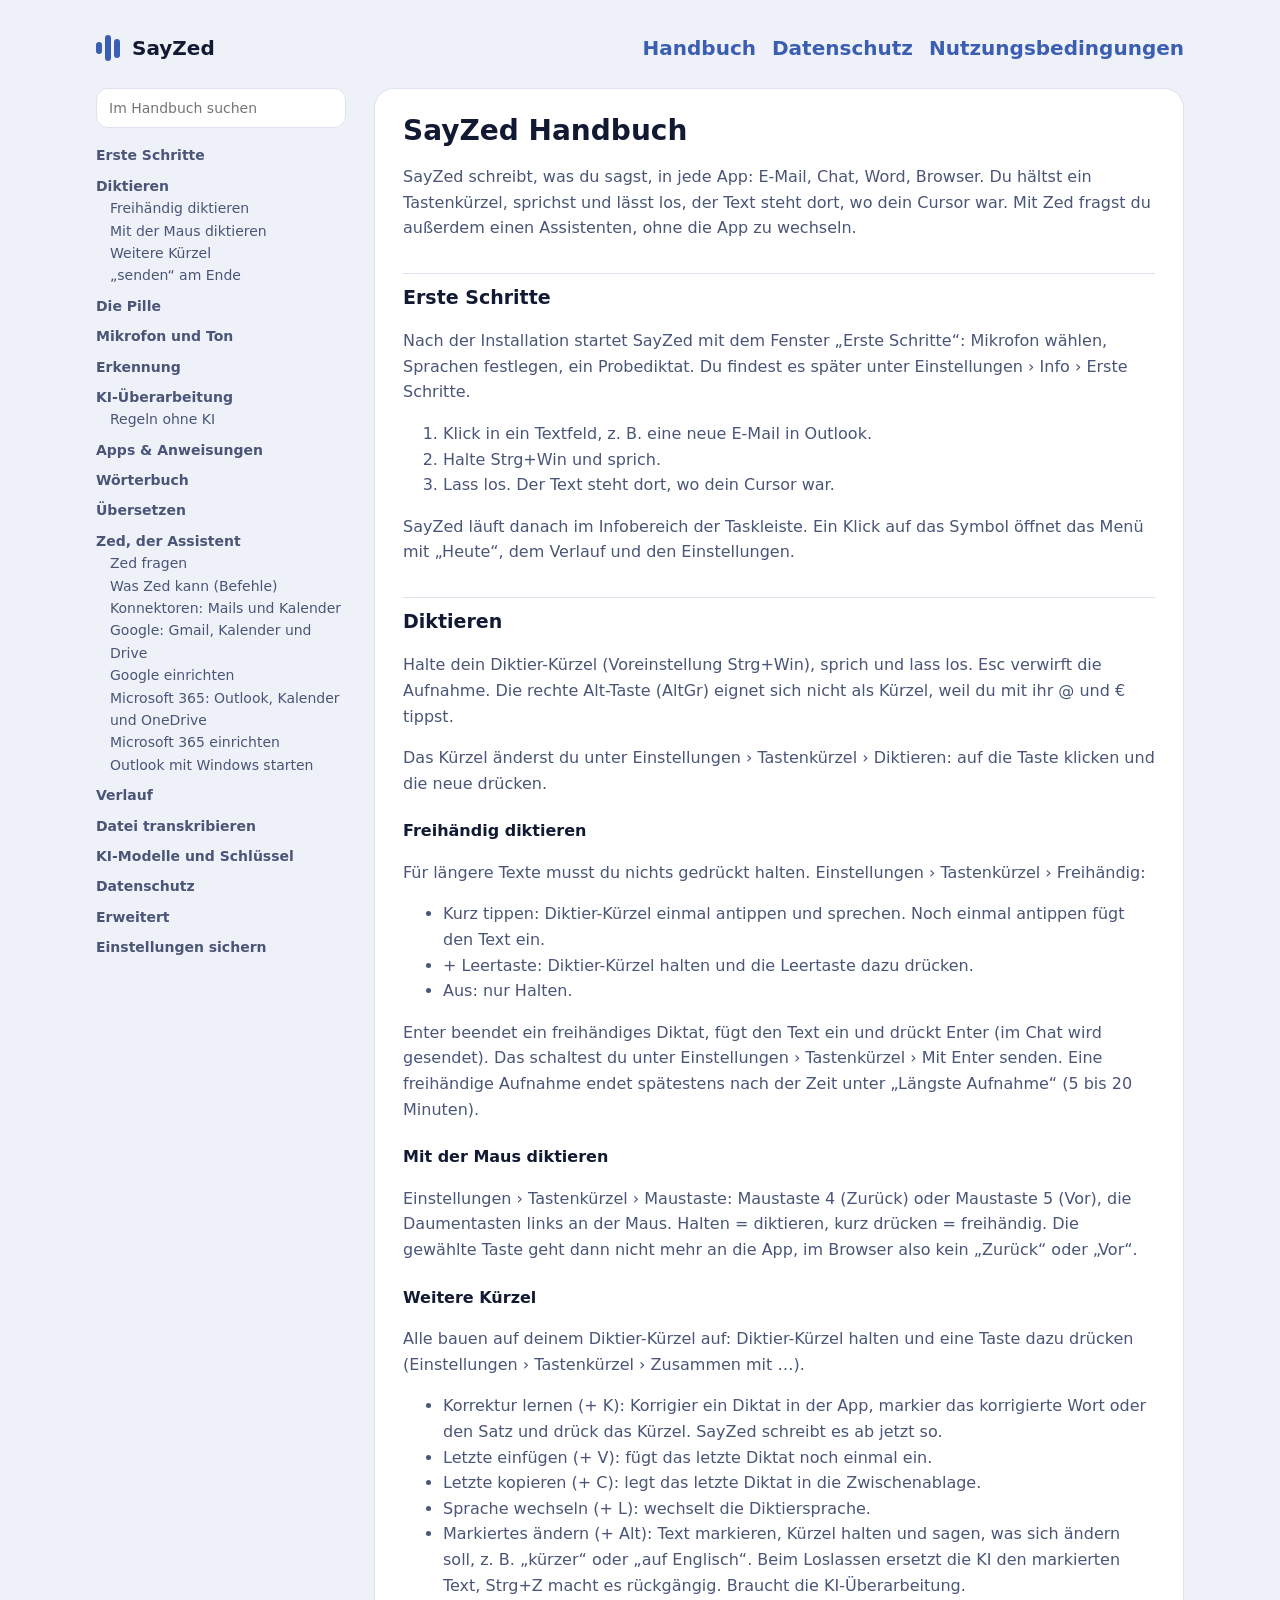
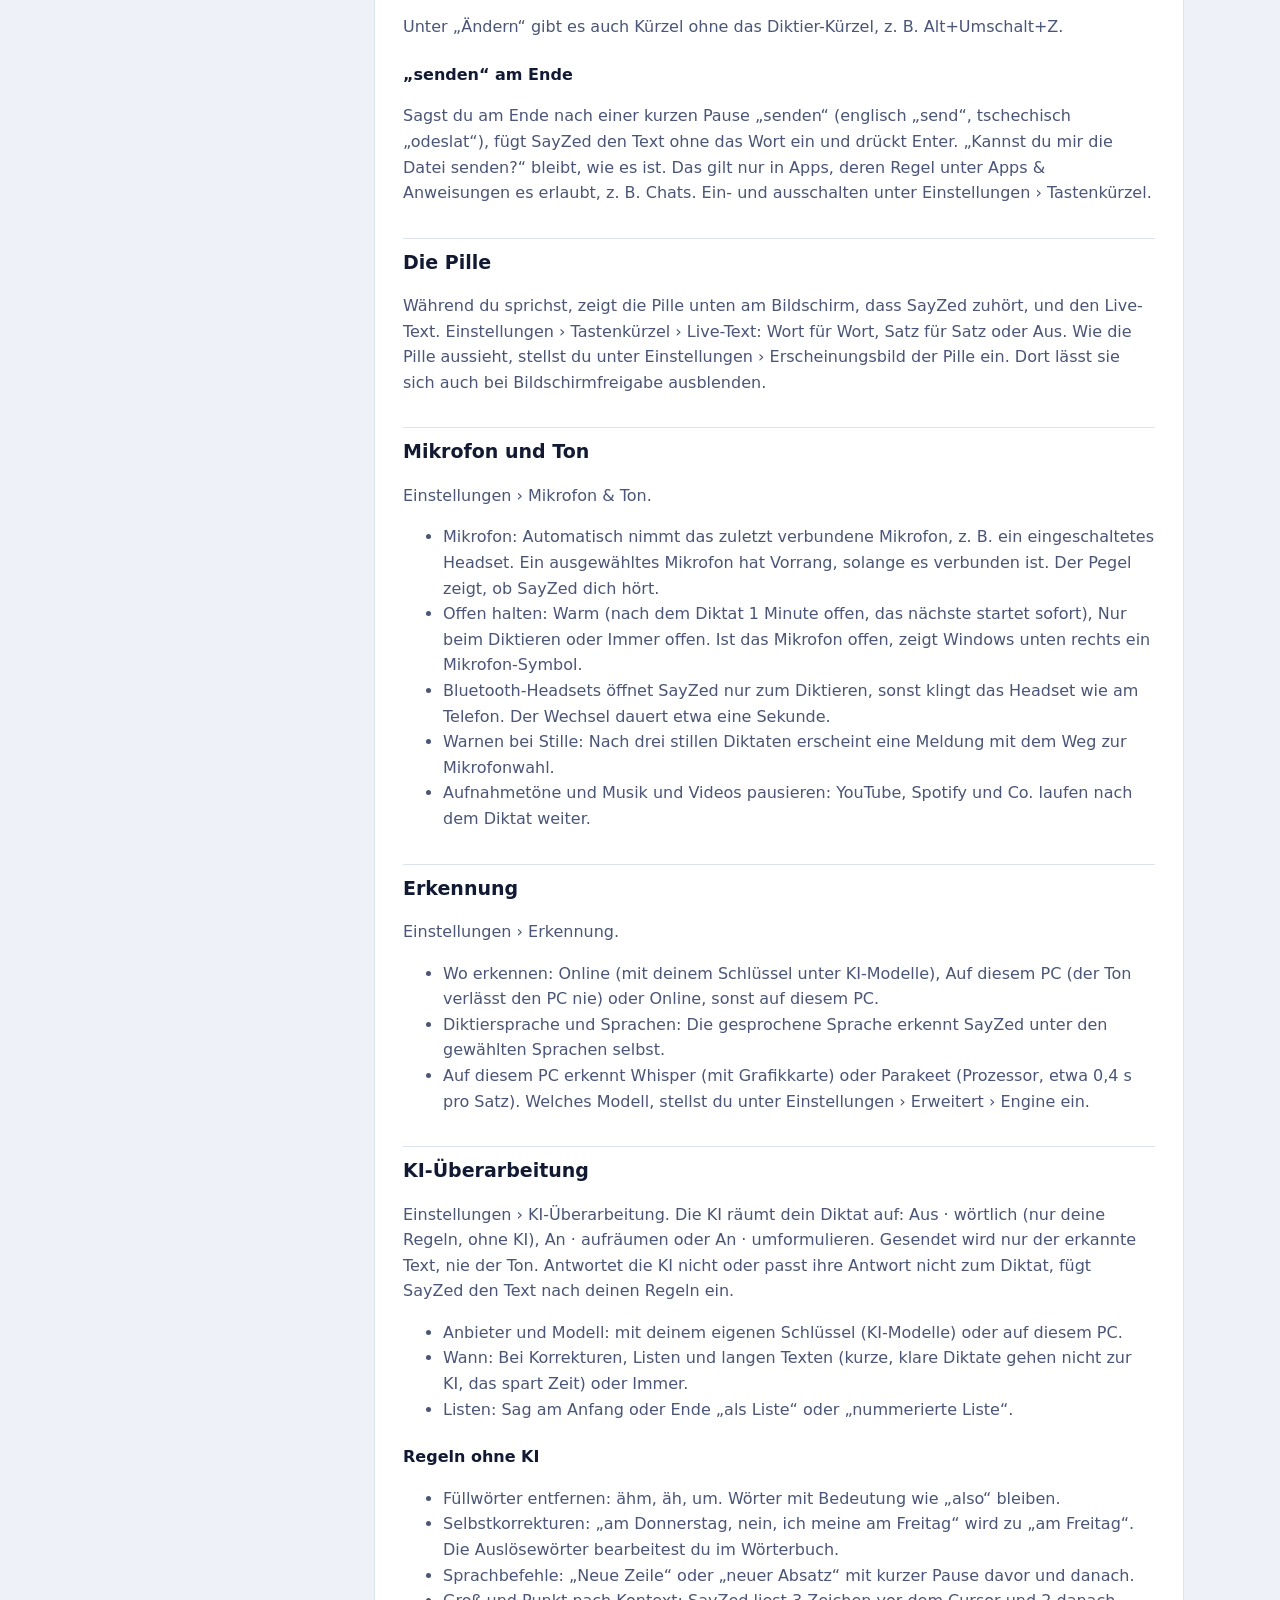
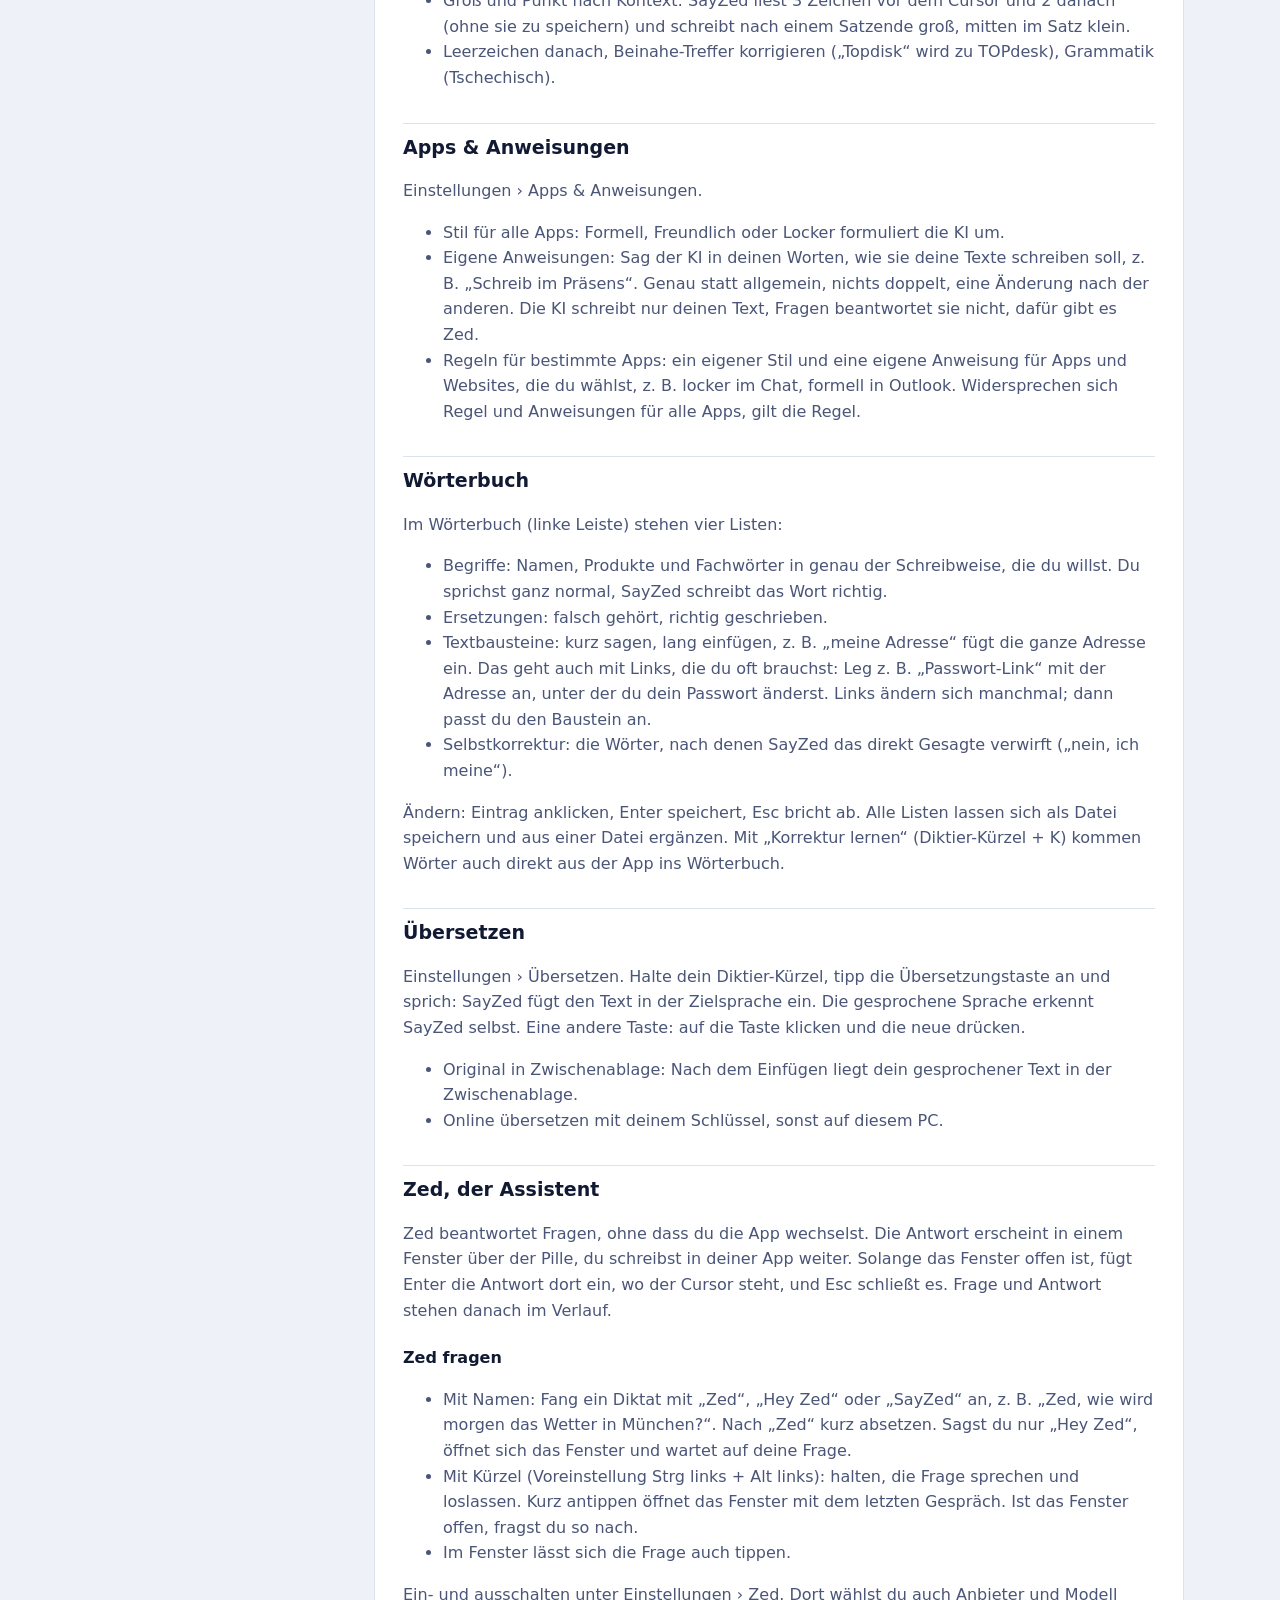
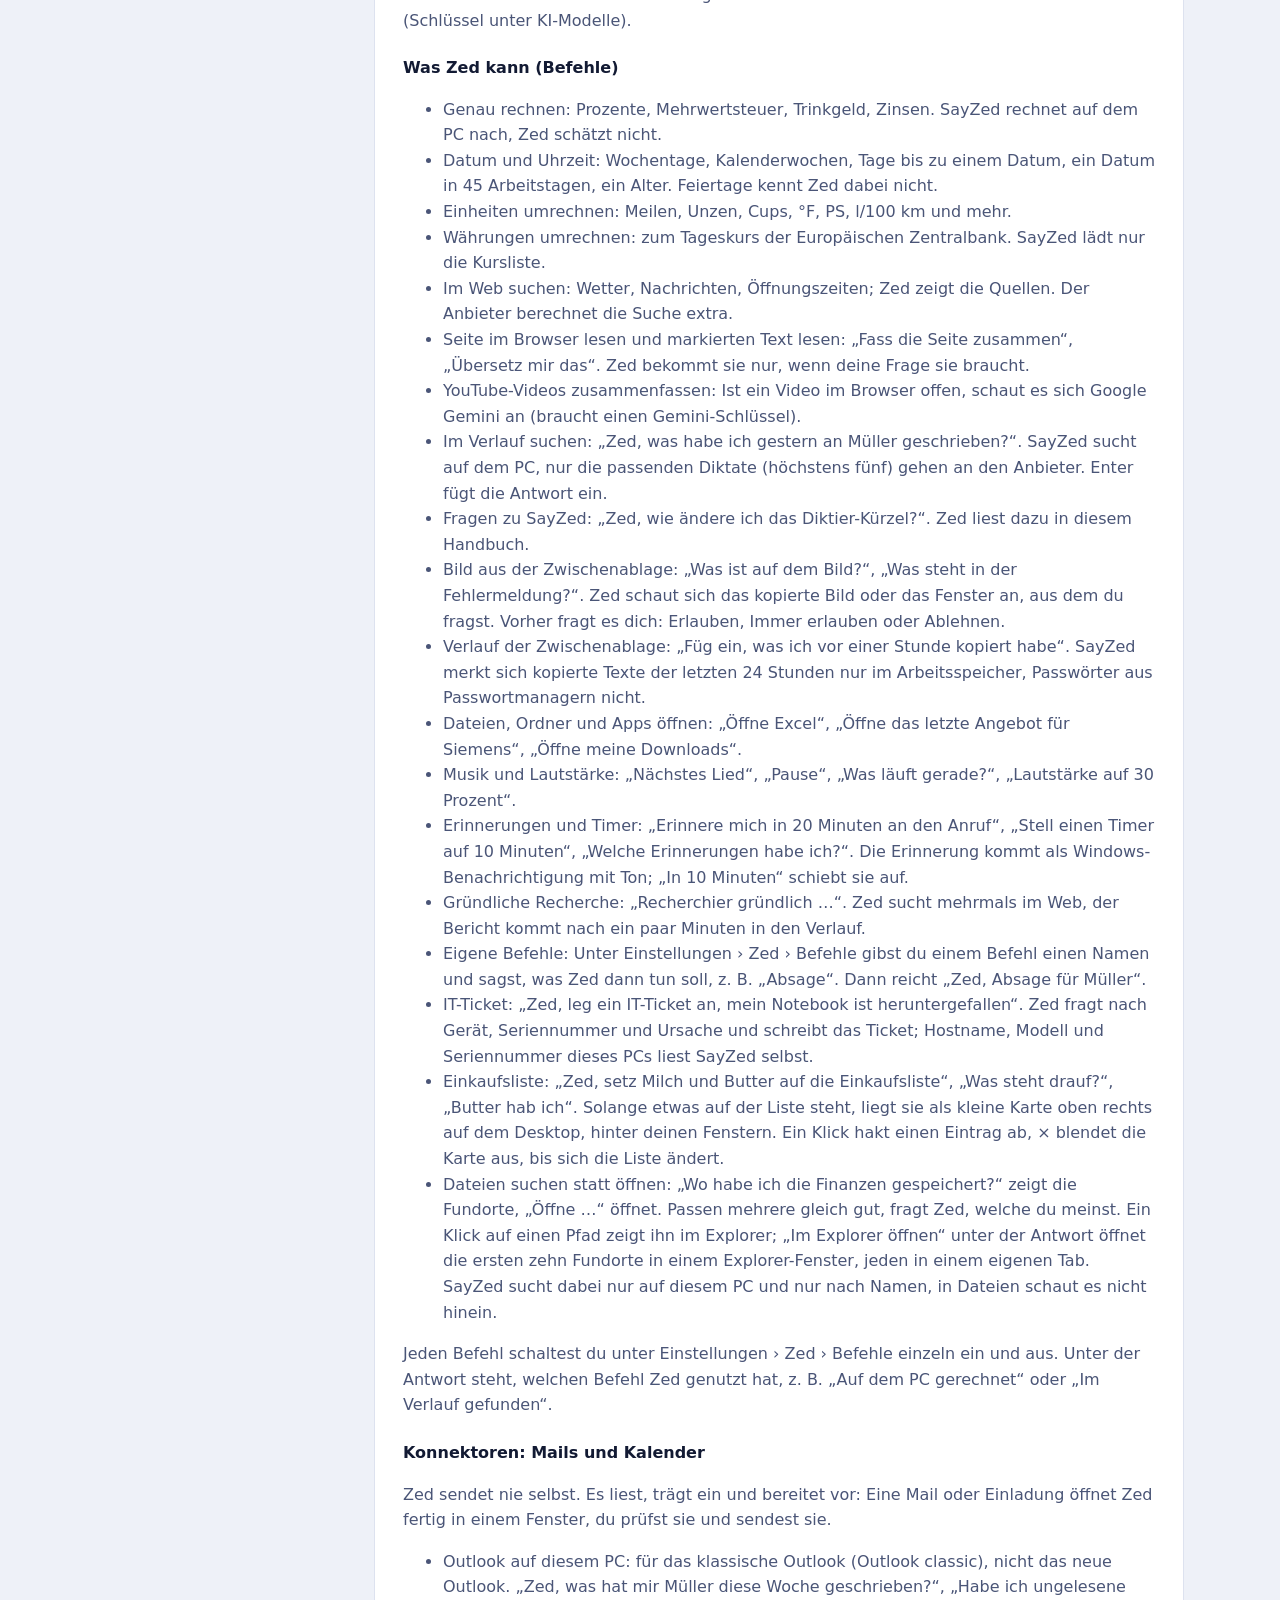
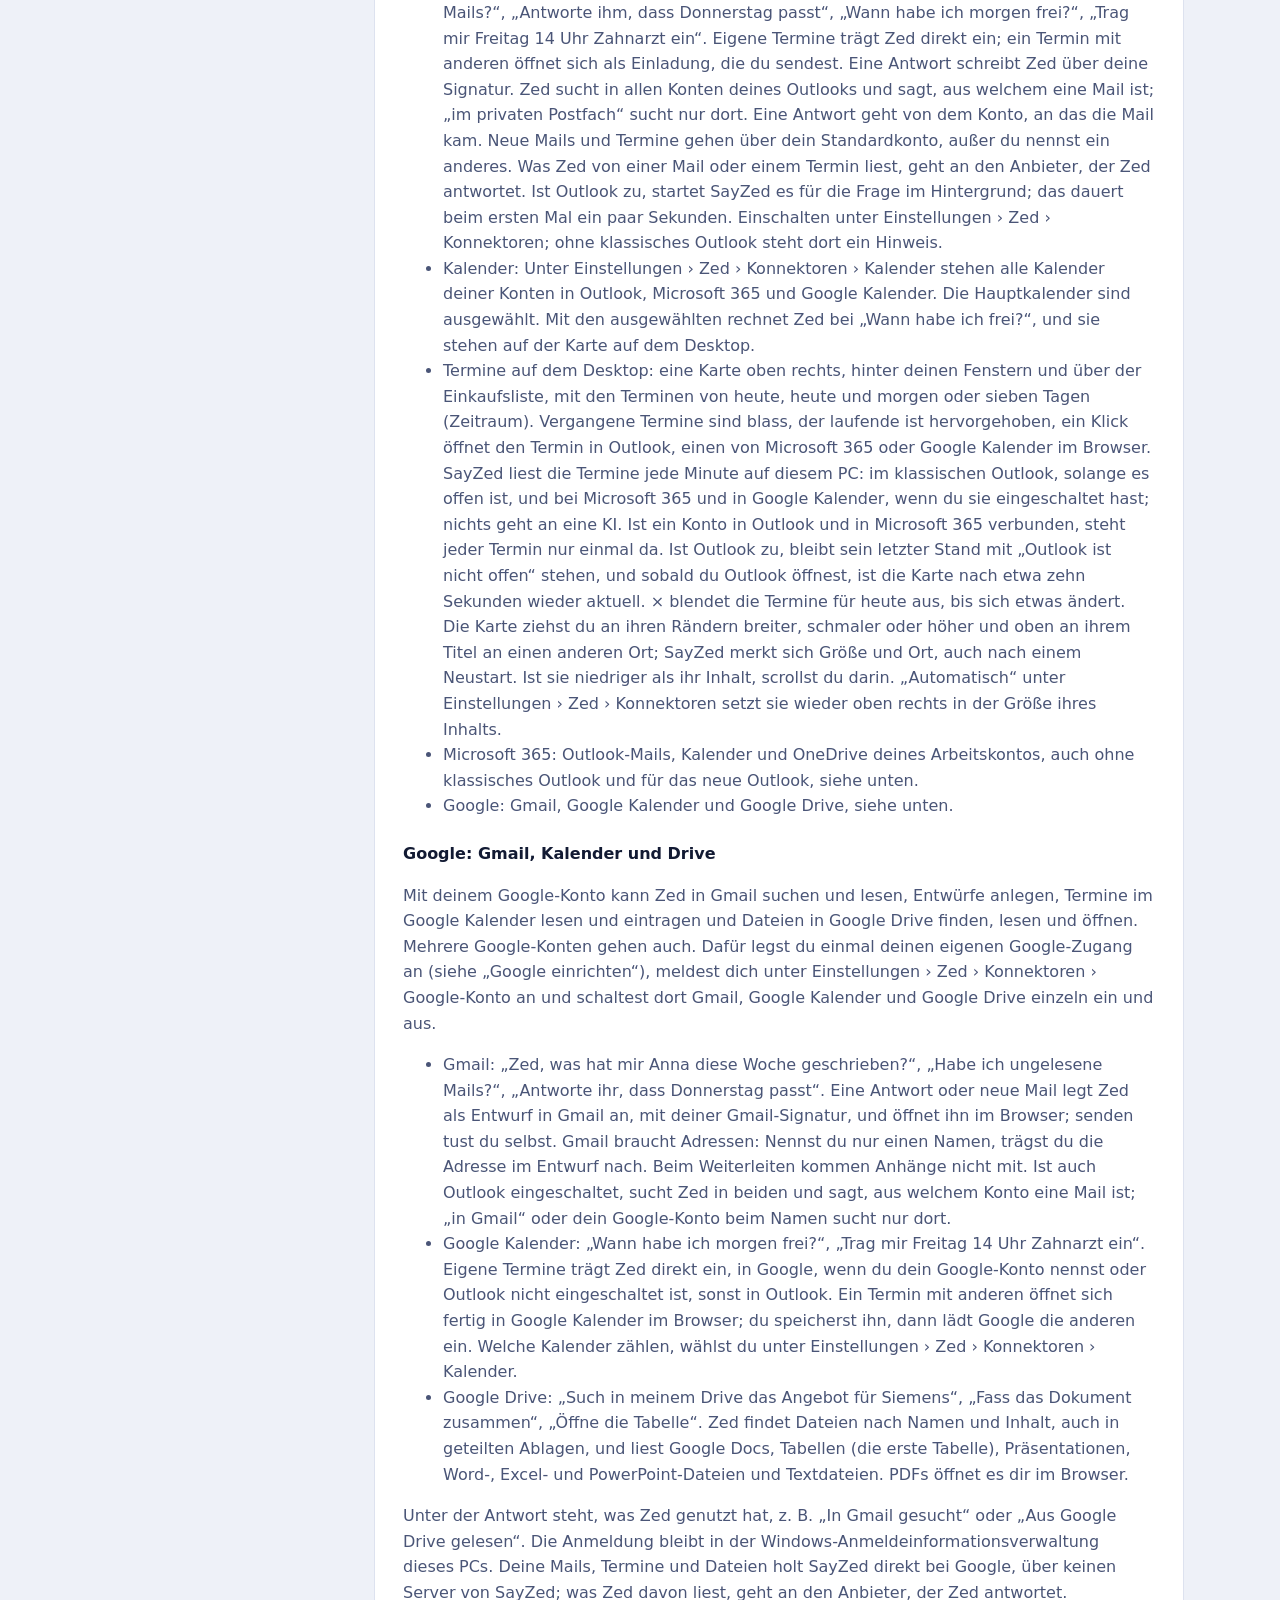
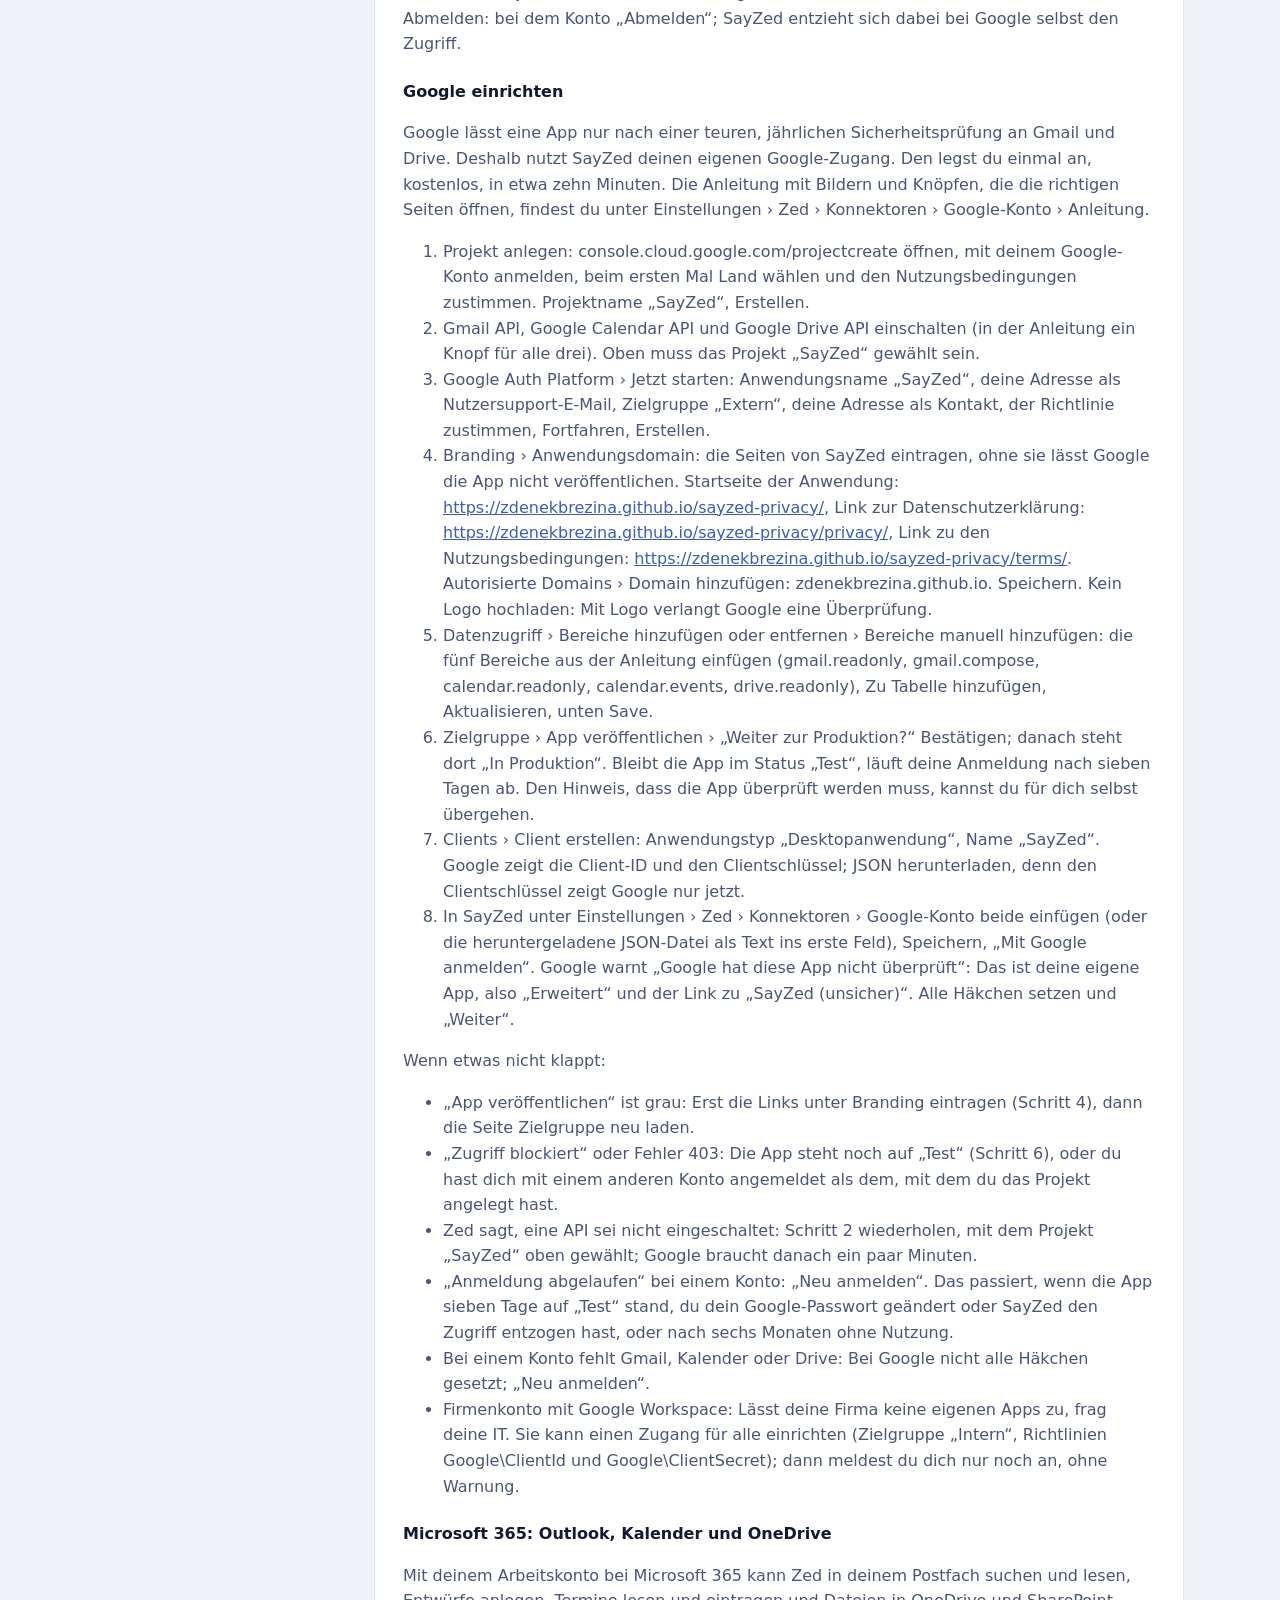
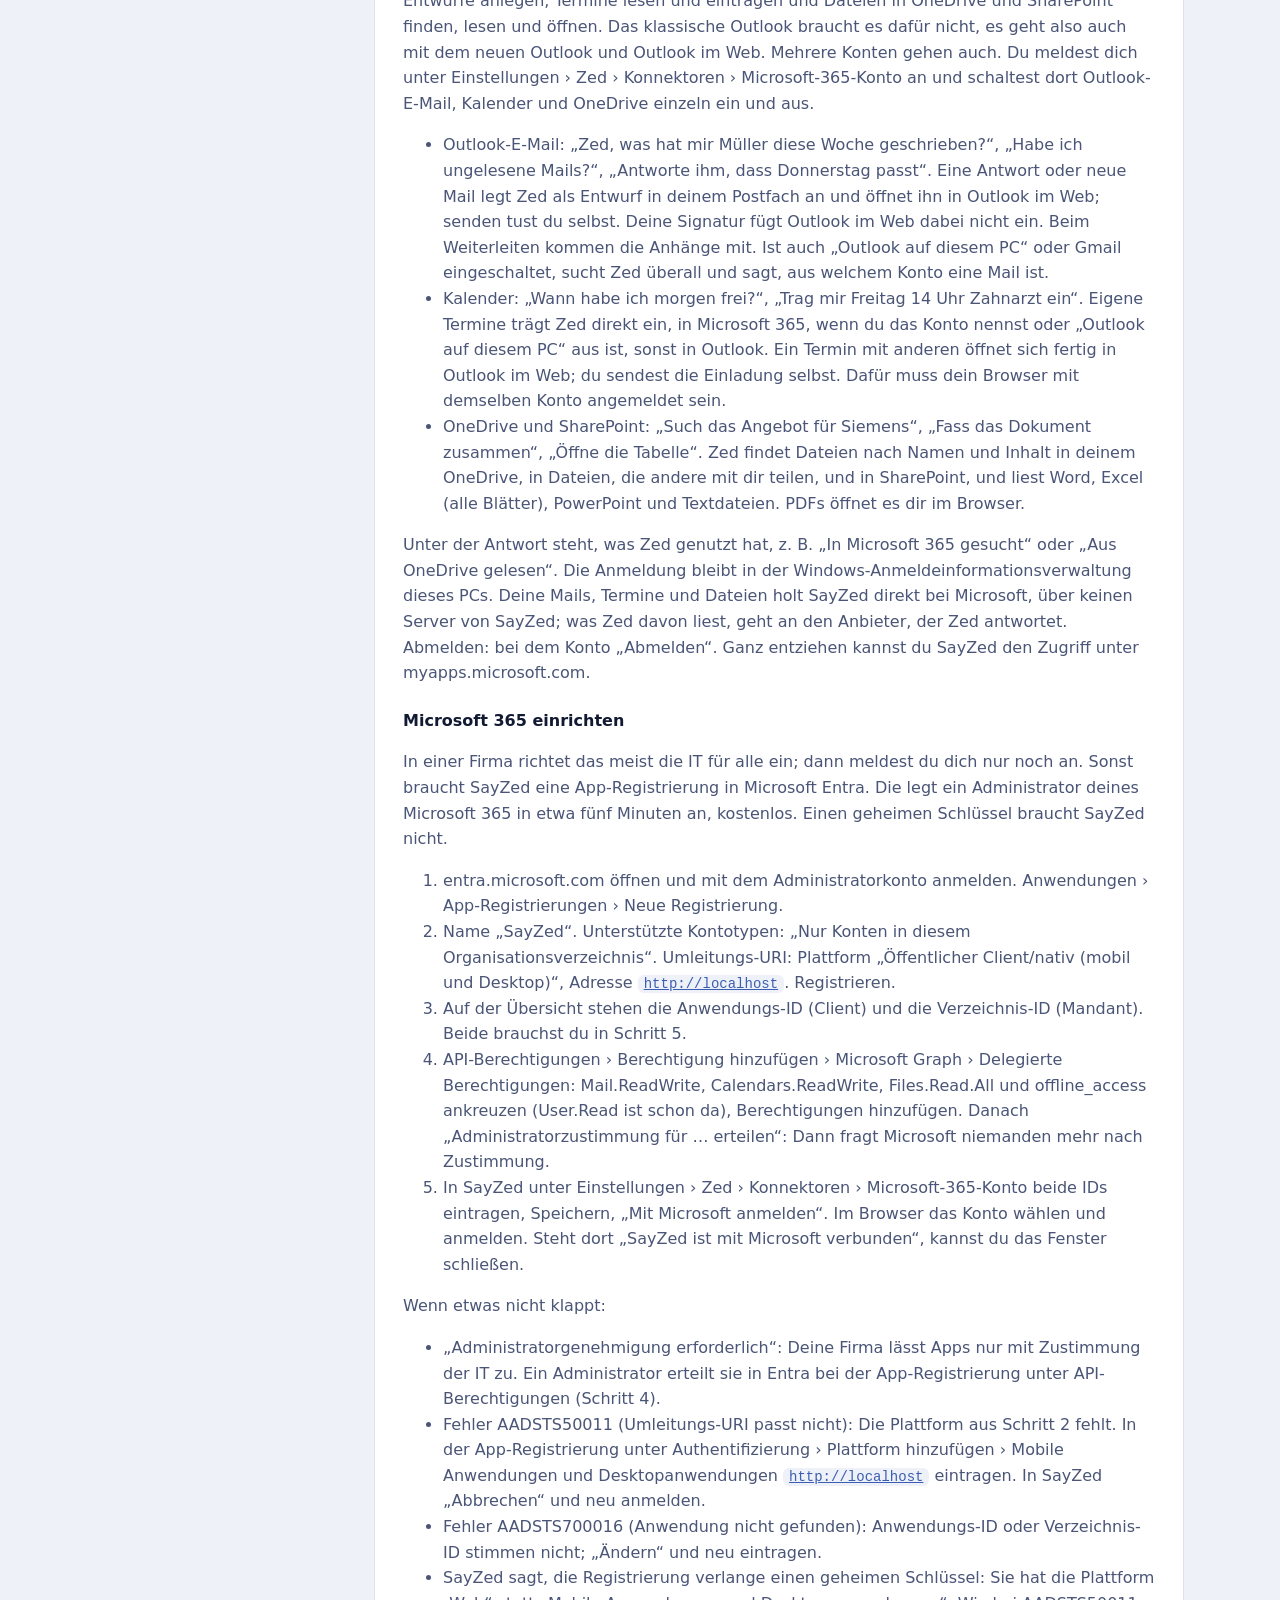
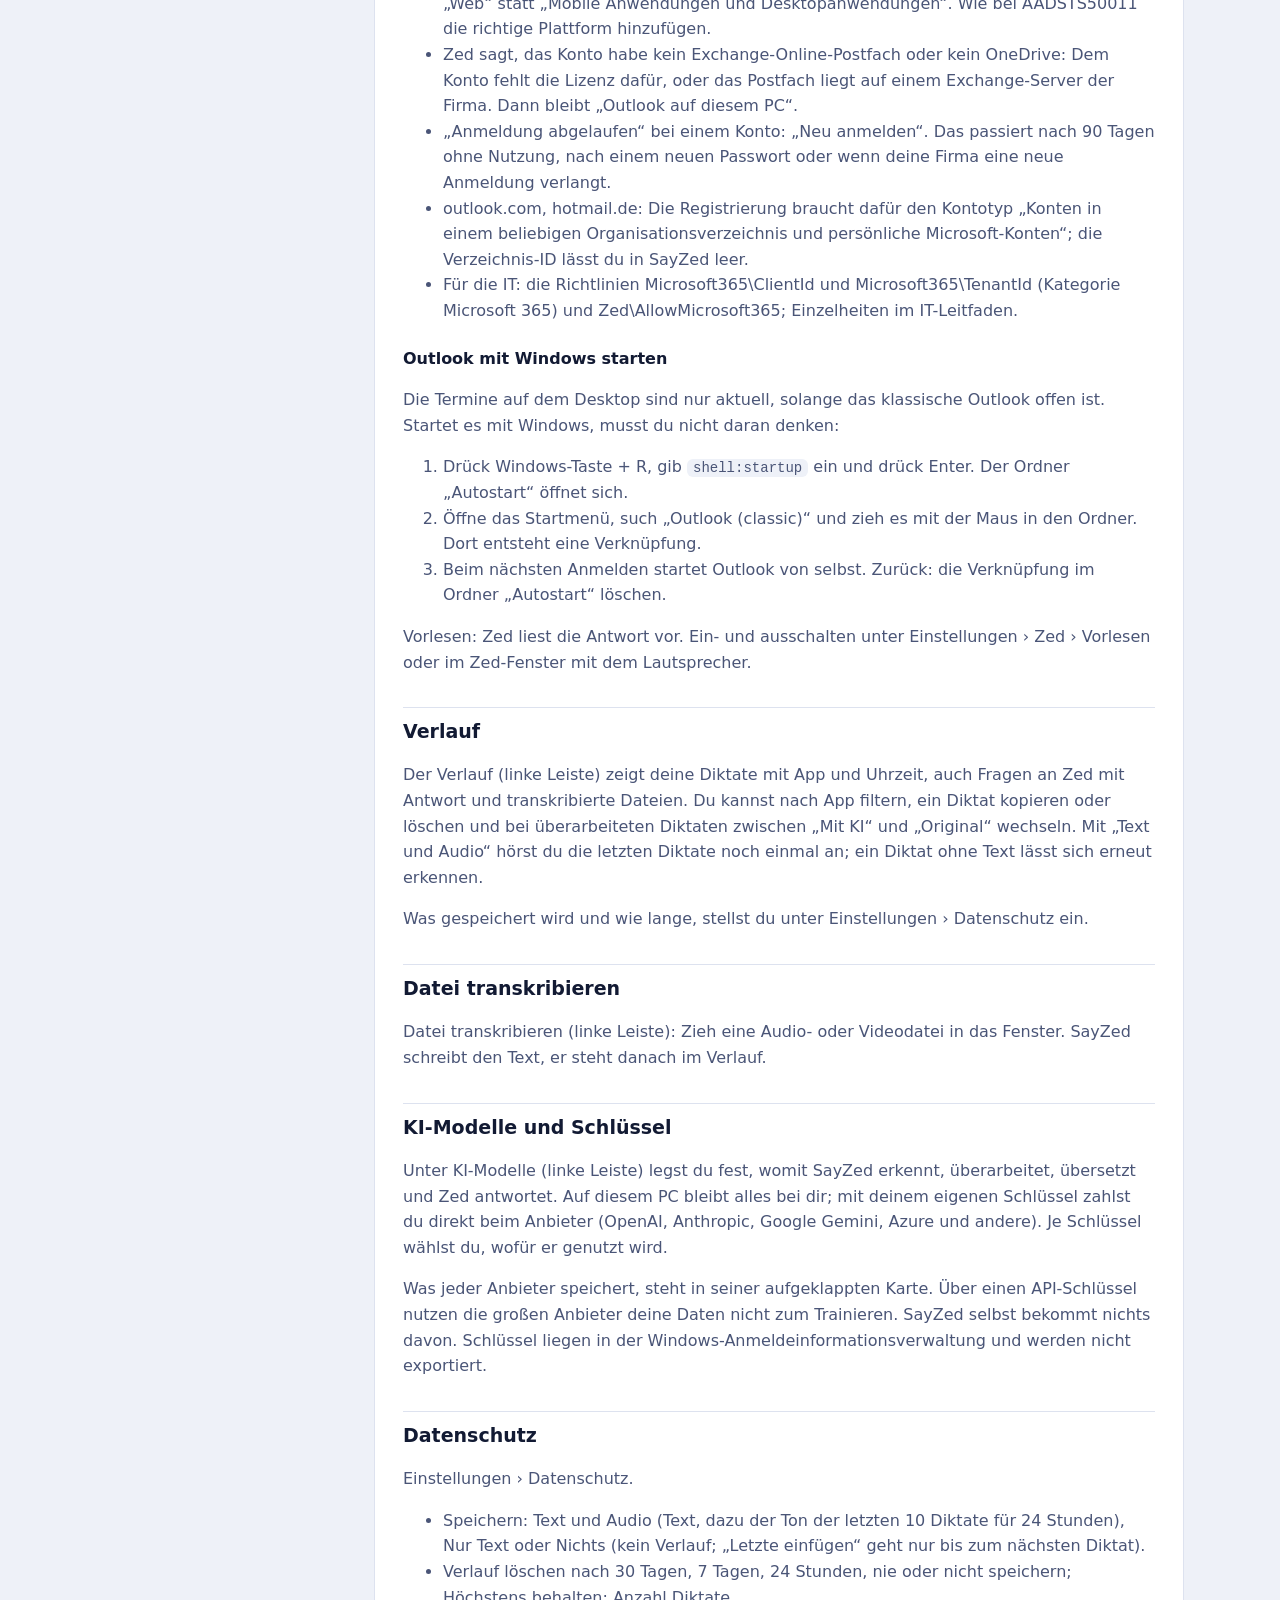
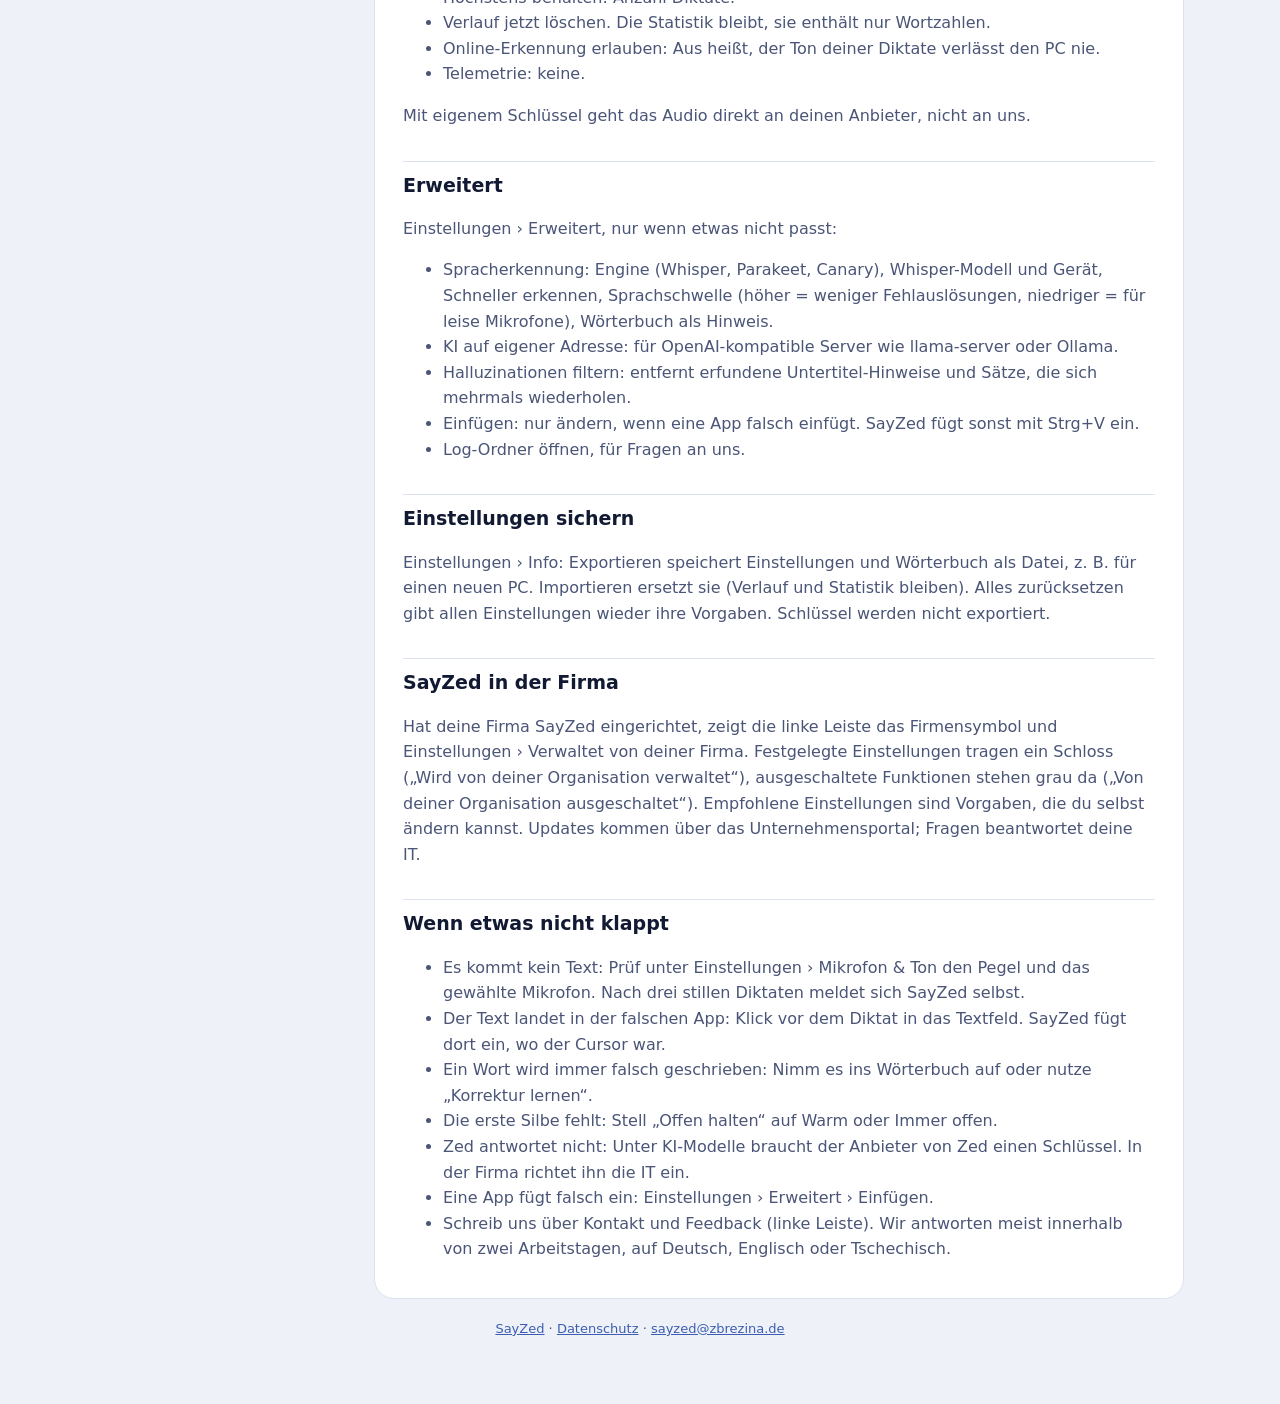
==== commit 3e58810e: "Handbuch: Microsoft 365" ====
--- a/handbuch/index.html
+++ b/handbuch/index.html
@@ -37,7 +37,7 @@
   <div class="layout">
     <nav class="toc" aria-label="Inhalt">
       <input class="search" type="search" placeholder="Im Handbuch suchen" aria-label="Im Handbuch suchen" id="q">
-      <ol><li class="main"><a href="#erste-schritte">Erste Schritte</a></li><li class="main"><a href="#diktieren">Diktieren</a></li><li class="sub"><a href="#freihaendig-diktieren">Freihändig diktieren</a></li><li class="sub"><a href="#mit-der-maus-diktieren">Mit der Maus diktieren</a></li><li class="sub"><a href="#weitere-kuerzel">Weitere Kürzel</a></li><li class="sub"><a href="#senden-am-ende">„senden“ am Ende</a></li><li class="main"><a href="#die-pille">Die Pille</a></li><li class="main"><a href="#mikrofon-und-ton">Mikrofon und Ton</a></li><li class="main"><a href="#erkennung">Erkennung</a></li><li class="main"><a href="#ki-ueberarbeitung">KI-Überarbeitung</a></li><li class="sub"><a href="#regeln-ohne-ki">Regeln ohne KI</a></li><li class="main"><a href="#apps-anweisungen">Apps &amp; Anweisungen</a></li><li class="main"><a href="#woerterbuch">Wörterbuch</a></li><li class="main"><a href="#uebersetzen">Übersetzen</a></li><li class="main"><a href="#zed-der-assistent">Zed, der Assistent</a></li><li class="sub"><a href="#zed-fragen">Zed fragen</a></li><li class="sub"><a href="#was-zed-kann-befehle">Was Zed kann (Befehle)</a></li><li class="sub"><a href="#konnektoren-mails-und-kalender">Konnektoren: Mails und Kalender</a></li><li class="sub"><a href="#google-gmail-kalender-und-drive">Google: Gmail, Kalender und Drive</a></li><li class="sub"><a href="#google-einrichten">Google einrichten</a></li><li class="sub"><a href="#outlook-mit-windows-starten">Outlook mit Windows starten</a></li><li class="main"><a href="#verlauf">Verlauf</a></li><li class="main"><a href="#datei-transkribieren">Datei transkribieren</a></li><li class="main"><a href="#ki-modelle-und-schluessel">KI-Modelle und Schlüssel</a></li><li class="main"><a href="#datenschutz">Datenschutz</a></li><li class="main"><a href="#erweitert">Erweitert</a></li><li class="main"><a href="#einstellungen-sichern">Einstellungen sichern</a></li><li class="main"><a href="#sayzed-in-der-firma">SayZed in der Firma</a></li><li class="main"><a href="#wenn-etwas-nicht-klappt">Wenn etwas nicht klappt</a></li></ol>
+      <ol><li class="main"><a href="#erste-schritte">Erste Schritte</a></li><li class="main"><a href="#diktieren">Diktieren</a></li><li class="sub"><a href="#freihaendig-diktieren">Freihändig diktieren</a></li><li class="sub"><a href="#mit-der-maus-diktieren">Mit der Maus diktieren</a></li><li class="sub"><a href="#weitere-kuerzel">Weitere Kürzel</a></li><li class="sub"><a href="#senden-am-ende">„senden“ am Ende</a></li><li class="main"><a href="#die-pille">Die Pille</a></li><li class="main"><a href="#mikrofon-und-ton">Mikrofon und Ton</a></li><li class="main"><a href="#erkennung">Erkennung</a></li><li class="main"><a href="#ki-ueberarbeitung">KI-Überarbeitung</a></li><li class="sub"><a href="#regeln-ohne-ki">Regeln ohne KI</a></li><li class="main"><a href="#apps-anweisungen">Apps &amp; Anweisungen</a></li><li class="main"><a href="#woerterbuch">Wörterbuch</a></li><li class="main"><a href="#uebersetzen">Übersetzen</a></li><li class="main"><a href="#zed-der-assistent">Zed, der Assistent</a></li><li class="sub"><a href="#zed-fragen">Zed fragen</a></li><li class="sub"><a href="#was-zed-kann-befehle">Was Zed kann (Befehle)</a></li><li class="sub"><a href="#konnektoren-mails-und-kalender">Konnektoren: Mails und Kalender</a></li><li class="sub"><a href="#google-gmail-kalender-und-drive">Google: Gmail, Kalender und Drive</a></li><li class="sub"><a href="#google-einrichten">Google einrichten</a></li><li class="sub"><a href="#microsoft-365-outlook-kalender-und-onedrive">Microsoft 365: Outlook, Kalender und OneDrive</a></li><li class="sub"><a href="#microsoft-365-einrichten">Microsoft 365 einrichten</a></li><li class="sub"><a href="#outlook-mit-windows-starten">Outlook mit Windows starten</a></li><li class="main"><a href="#verlauf">Verlauf</a></li><li class="main"><a href="#datei-transkribieren">Datei transkribieren</a></li><li class="main"><a href="#ki-modelle-und-schluessel">KI-Modelle und Schlüssel</a></li><li class="main"><a href="#datenschutz">Datenschutz</a></li><li class="main"><a href="#erweitert">Erweitert</a></li><li class="main"><a href="#einstellungen-sichern">Einstellungen sichern</a></li><li class="main"><a href="#sayzed-in-der-firma">SayZed in der Firma</a></li><li class="main"><a href="#wenn-etwas-nicht-klappt">Wenn etwas nicht klappt</a></li></ol>
     </nav>
     <section>
       <article>
@@ -95,16 +95,25 @@
 <p>Jeden Befehl schaltest du unter Einstellungen › Zed › Befehle einzeln ein und aus. Unter der Antwort steht, welchen Befehl Zed genutzt hat, z. B. „Auf dem PC gerechnet“ oder „Im Verlauf gefunden“.</p>
 <h3 id="konnektoren-mails-und-kalender">Konnektoren: Mails und Kalender <a class="anchor" href="#konnektoren-mails-und-kalender" aria-label="Link zu diesem Abschnitt">#</a></h3>
 <p>Zed sendet nie selbst. Es liest, trägt ein und bereitet vor: Eine Mail oder Einladung öffnet Zed fertig in einem Fenster, du prüfst sie und sendest sie.</p>
-<ul><li>Outlook auf diesem PC: für das klassische Outlook (Outlook classic), nicht das neue Outlook. „Zed, was hat mir Müller diese Woche geschrieben?“, „Habe ich ungelesene Mails?“, „Antworte ihm, dass Donnerstag passt“, „Wann habe ich morgen frei?“, „Trag mir Freitag 14 Uhr Zahnarzt ein“. Eigene Termine trägt Zed direkt ein; ein Termin mit anderen öffnet sich als Einladung, die du sendest. Eine Antwort schreibt Zed über deine Signatur. Zed sucht in allen Konten deines Outlooks und sagt, aus welchem eine Mail ist; „im privaten Postfach“ sucht nur dort. Eine Antwort geht von dem Konto, an das die Mail kam. Neue Mails und Termine gehen über dein Standardkonto, außer du nennst ein anderes. Was Zed von einer Mail oder einem Termin liest, geht an den Anbieter, der Zed antwortet. Ist Outlook zu, startet SayZed es für die Frage im Hintergrund; das dauert beim ersten Mal ein paar Sekunden. Einschalten unter Einstellungen › Zed › Konnektoren; ohne klassisches Outlook steht dort ein Hinweis.</li><li>Kalender: Unter Einstellungen › Zed › Konnektoren › Kalender stehen alle Kalender deiner Konten in Outlook und in Google Kalender. Die Hauptkalender sind ausgewählt. Mit den ausgewählten rechnet Zed bei „Wann habe ich frei?“, und sie stehen auf der Karte auf dem Desktop.</li><li>Termine auf dem Desktop: eine Karte oben rechts, hinter deinen Fenstern und über der Einkaufsliste, mit den Terminen von heute, heute und morgen oder sieben Tagen (Zeitraum). Vergangene Termine sind blass, der laufende ist hervorgehoben, ein Klick öffnet den Termin in Outlook, einen von Google Kalender im Browser. SayZed liest die Termine jede Minute auf diesem PC: im klassischen Outlook, solange es offen ist, und in Google Kalender, wenn du ihn eingeschaltet hast; nichts geht an eine KI. Ist Outlook zu, bleibt sein letzter Stand mit „Outlook ist nicht offen“ stehen, und sobald du Outlook öffnest, ist die Karte nach etwa zehn Sekunden wieder aktuell. × blendet die Termine für heute aus, bis sich etwas ändert. Die Karte ziehst du an ihren Rändern breiter, schmaler oder höher und oben an ihrem Titel an einen anderen Ort; SayZed merkt sich Größe und Ort, auch nach einem Neustart. Ist sie niedriger als ihr Inhalt, scrollst du darin. „Automatisch“ unter Einstellungen › Zed › Konnektoren setzt sie wieder oben rechts in der Größe ihres Inhalts.</li><li>Google: Gmail, Google Kalender und Google Drive, siehe unten.</li><li>Das neue Outlook, Outlook im Web, der Kalender von Microsoft 365 und OneDrive kommen über Microsoft 365. Diese Konnektoren stehen noch grau, bis sie fertig sind.</li></ul>
+<ul><li>Outlook auf diesem PC: für das klassische Outlook (Outlook classic), nicht das neue Outlook. „Zed, was hat mir Müller diese Woche geschrieben?“, „Habe ich ungelesene Mails?“, „Antworte ihm, dass Donnerstag passt“, „Wann habe ich morgen frei?“, „Trag mir Freitag 14 Uhr Zahnarzt ein“. Eigene Termine trägt Zed direkt ein; ein Termin mit anderen öffnet sich als Einladung, die du sendest. Eine Antwort schreibt Zed über deine Signatur. Zed sucht in allen Konten deines Outlooks und sagt, aus welchem eine Mail ist; „im privaten Postfach“ sucht nur dort. Eine Antwort geht von dem Konto, an das die Mail kam. Neue Mails und Termine gehen über dein Standardkonto, außer du nennst ein anderes. Was Zed von einer Mail oder einem Termin liest, geht an den Anbieter, der Zed antwortet. Ist Outlook zu, startet SayZed es für die Frage im Hintergrund; das dauert beim ersten Mal ein paar Sekunden. Einschalten unter Einstellungen › Zed › Konnektoren; ohne klassisches Outlook steht dort ein Hinweis.</li><li>Kalender: Unter Einstellungen › Zed › Konnektoren › Kalender stehen alle Kalender deiner Konten in Outlook, Microsoft 365 und Google Kalender. Die Hauptkalender sind ausgewählt. Mit den ausgewählten rechnet Zed bei „Wann habe ich frei?“, und sie stehen auf der Karte auf dem Desktop.</li><li>Termine auf dem Desktop: eine Karte oben rechts, hinter deinen Fenstern und über der Einkaufsliste, mit den Terminen von heute, heute und morgen oder sieben Tagen (Zeitraum). Vergangene Termine sind blass, der laufende ist hervorgehoben, ein Klick öffnet den Termin in Outlook, einen von Microsoft 365 oder Google Kalender im Browser. SayZed liest die Termine jede Minute auf diesem PC: im klassischen Outlook, solange es offen ist, und bei Microsoft 365 und in Google Kalender, wenn du sie eingeschaltet hast; nichts geht an eine KI. Ist ein Konto in Outlook und in Microsoft 365 verbunden, steht jeder Termin nur einmal da. Ist Outlook zu, bleibt sein letzter Stand mit „Outlook ist nicht offen“ stehen, und sobald du Outlook öffnest, ist die Karte nach etwa zehn Sekunden wieder aktuell. × blendet die Termine für heute aus, bis sich etwas ändert. Die Karte ziehst du an ihren Rändern breiter, schmaler oder höher und oben an ihrem Titel an einen anderen Ort; SayZed merkt sich Größe und Ort, auch nach einem Neustart. Ist sie niedriger als ihr Inhalt, scrollst du darin. „Automatisch“ unter Einstellungen › Zed › Konnektoren setzt sie wieder oben rechts in der Größe ihres Inhalts.</li><li>Microsoft 365: Outlook-Mails, Kalender und OneDrive deines Arbeitskontos, auch ohne klassisches Outlook und für das neue Outlook, siehe unten.</li><li>Google: Gmail, Google Kalender und Google Drive, siehe unten.</li></ul>
 <h3 id="google-gmail-kalender-und-drive">Google: Gmail, Kalender und Drive <a class="anchor" href="#google-gmail-kalender-und-drive" aria-label="Link zu diesem Abschnitt">#</a></h3>
 <p>Mit deinem Google-Konto kann Zed in Gmail suchen und lesen, Entwürfe anlegen, Termine im Google Kalender lesen und eintragen und Dateien in Google Drive finden, lesen und öffnen. Mehrere Google-Konten gehen auch. Dafür legst du einmal deinen eigenen Google-Zugang an (siehe „Google einrichten“), meldest dich unter Einstellungen › Zed › Konnektoren › Google-Konto an und schaltest dort Gmail, Google Kalender und Google Drive einzeln ein und aus.</p>
-<ul><li>Gmail: „Zed, was hat mir Anna diese Woche geschrieben?“, „Habe ich ungelesene Mails?“, „Antworte ihr, dass Donnerstag passt“. Eine Antwort oder neue Mail legt Zed als Entwurf in Gmail an, mit deiner Gmail-Signatur, und öffnet ihn im Browser; senden tust du selbst. Gmail braucht Adressen: Nennst du nur einen Namen, trägst du die Adresse im Entwurf nach. Beim Weiterleiten kommen Anhänge nicht mit. Ist auch Outlook eingeschaltet, sucht Zed in beiden und sagt, aus welchem Konto eine Mail ist; „in Gmail“ oder dein Google-Konto beim Namen sucht nur dort.</li><li>Google Kalender: „Wann habe ich morgen frei?“, „Trag mir Freitag 14 Uhr Zahnarzt ein“. Eigene Termine trägt Zed direkt ein, in Google, wenn du dein Google-Konto nennst oder Outlook nicht eingeschaltet ist, sonst in Outlook. Ein Termin mit anderen öffnet sich fertig in Google Kalender im Browser; du speicherst ihn, dann lädt Google die anderen ein. Welche Kalender zählen, wählst du unter Einstellungen › Zed › Konnektoren › Kalender.</li><li>Google Drive: „Such in meinem Drive das Angebot für Siemens“, „Fass das Dokument zusammen“, „Öffne die Tabelle“. Zed findet Dateien nach Namen und Inhalt, auch in geteilten Ablagen, und liest Google Docs, Tabellen (die erste Tabelle), Präsentationen und Textdateien. PDFs und Office-Dateien öffnet es dir im Browser.</li></ul>
+<ul><li>Gmail: „Zed, was hat mir Anna diese Woche geschrieben?“, „Habe ich ungelesene Mails?“, „Antworte ihr, dass Donnerstag passt“. Eine Antwort oder neue Mail legt Zed als Entwurf in Gmail an, mit deiner Gmail-Signatur, und öffnet ihn im Browser; senden tust du selbst. Gmail braucht Adressen: Nennst du nur einen Namen, trägst du die Adresse im Entwurf nach. Beim Weiterleiten kommen Anhänge nicht mit. Ist auch Outlook eingeschaltet, sucht Zed in beiden und sagt, aus welchem Konto eine Mail ist; „in Gmail“ oder dein Google-Konto beim Namen sucht nur dort.</li><li>Google Kalender: „Wann habe ich morgen frei?“, „Trag mir Freitag 14 Uhr Zahnarzt ein“. Eigene Termine trägt Zed direkt ein, in Google, wenn du dein Google-Konto nennst oder Outlook nicht eingeschaltet ist, sonst in Outlook. Ein Termin mit anderen öffnet sich fertig in Google Kalender im Browser; du speicherst ihn, dann lädt Google die anderen ein. Welche Kalender zählen, wählst du unter Einstellungen › Zed › Konnektoren › Kalender.</li><li>Google Drive: „Such in meinem Drive das Angebot für Siemens“, „Fass das Dokument zusammen“, „Öffne die Tabelle“. Zed findet Dateien nach Namen und Inhalt, auch in geteilten Ablagen, und liest Google Docs, Tabellen (die erste Tabelle), Präsentationen, Word-, Excel- und PowerPoint-Dateien und Textdateien. PDFs öffnet es dir im Browser.</li></ul>
 <p>Unter der Antwort steht, was Zed genutzt hat, z. B. „In Gmail gesucht“ oder „Aus Google Drive gelesen“. Die Anmeldung bleibt in der Windows-Anmeldeinformationsverwaltung dieses PCs. Deine Mails, Termine und Dateien holt SayZed direkt bei Google, über keinen Server von SayZed; was Zed davon liest, geht an den Anbieter, der Zed antwortet. Abmelden: bei dem Konto „Abmelden“; SayZed entzieht sich dabei bei Google selbst den Zugriff.</p>
 <h3 id="google-einrichten">Google einrichten <a class="anchor" href="#google-einrichten" aria-label="Link zu diesem Abschnitt">#</a></h3>
 <p>Google lässt eine App nur nach einer teuren, jährlichen Sicherheitsprüfung an Gmail und Drive. Deshalb nutzt SayZed deinen eigenen Google-Zugang. Den legst du einmal an, kostenlos, in etwa zehn Minuten. Die Anleitung mit Bildern und Knöpfen, die die richtigen Seiten öffnen, findest du unter Einstellungen › Zed › Konnektoren › Google-Konto › Anleitung.</p>
 <ol><li>Projekt anlegen: console.cloud.google.com/projectcreate öffnen, mit deinem Google-Konto anmelden, beim ersten Mal Land wählen und den Nutzungsbedingungen zustimmen. Projektname „SayZed“, Erstellen.</li><li>Gmail API, Google Calendar API und Google Drive API einschalten (in der Anleitung ein Knopf für alle drei). Oben muss das Projekt „SayZed“ gewählt sein.</li><li>Google Auth Platform › Jetzt starten: Anwendungsname „SayZed“, deine Adresse als Nutzersupport-E-Mail, Zielgruppe „Extern“, deine Adresse als Kontakt, der Richtlinie zustimmen, Fortfahren, Erstellen.</li><li>Branding › Anwendungsdomain: die Seiten von SayZed eintragen, ohne sie lässt Google die App nicht veröffentlichen. Startseite der Anwendung: <a href="https://zdenekbrezina.github.io/sayzed-privacy/">https://zdenekbrezina.github.io/sayzed-privacy/</a>, Link zur Datenschutzerklärung: <a href="https://zdenekbrezina.github.io/sayzed-privacy/privacy/">https://zdenekbrezina.github.io/sayzed-privacy/privacy/</a>, Link zu den Nutzungsbedingungen: <a href="https://zdenekbrezina.github.io/sayzed-privacy/terms/">https://zdenekbrezina.github.io/sayzed-privacy/terms/</a>. Autorisierte Domains › Domain hinzufügen: zdenekbrezina.github.io. Speichern. Kein Logo hochladen: Mit Logo verlangt Google eine Überprüfung.</li><li>Datenzugriff › Bereiche hinzufügen oder entfernen › Bereiche manuell hinzufügen: die fünf Bereiche aus der Anleitung einfügen (gmail.readonly, gmail.compose, calendar.readonly, calendar.events, drive.readonly), Zu Tabelle hinzufügen, Aktualisieren, unten Save.</li><li>Zielgruppe › App veröffentlichen › „Weiter zur Produktion?“ Bestätigen; danach steht dort „In Produktion“. Bleibt die App im Status „Test“, läuft deine Anmeldung nach sieben Tagen ab. Den Hinweis, dass die App überprüft werden muss, kannst du für dich selbst übergehen.</li><li>Clients › Client erstellen: Anwendungstyp „Desktopanwendung“, Name „SayZed“. Google zeigt die Client-ID und den Clientschlüssel; JSON herunterladen, denn den Clientschlüssel zeigt Google nur jetzt.</li><li>In SayZed unter Einstellungen › Zed › Konnektoren › Google-Konto beide einfügen (oder die heruntergeladene JSON-Datei als Text ins erste Feld), Speichern, „Mit Google anmelden“. Google warnt „Google hat diese App nicht überprüft“: Das ist deine eigene App, also „Erweitert“ und der Link zu „SayZed (unsicher)“. Alle Häkchen setzen und „Weiter“.</li></ol>
 <p>Wenn etwas nicht klappt:</p>
 <ul><li>„App veröffentlichen“ ist grau: Erst die Links unter Branding eintragen (Schritt 4), dann die Seite Zielgruppe neu laden.</li><li>„Zugriff blockiert“ oder Fehler 403: Die App steht noch auf „Test“ (Schritt 6), oder du hast dich mit einem anderen Konto angemeldet als dem, mit dem du das Projekt angelegt hast.</li><li>Zed sagt, eine API sei nicht eingeschaltet: Schritt 2 wiederholen, mit dem Projekt „SayZed“ oben gewählt; Google braucht danach ein paar Minuten.</li><li>„Anmeldung abgelaufen“ bei einem Konto: „Neu anmelden“. Das passiert, wenn die App sieben Tage auf „Test“ stand, du dein Google-Passwort geändert oder SayZed den Zugriff entzogen hast, oder nach sechs Monaten ohne Nutzung.</li><li>Bei einem Konto fehlt Gmail, Kalender oder Drive: Bei Google nicht alle Häkchen gesetzt; „Neu anmelden“.</li><li>Firmenkonto mit Google Workspace: Lässt deine Firma keine eigenen Apps zu, frag deine IT. Sie kann einen Zugang für alle einrichten (Zielgruppe „Intern“, Richtlinien Google\ClientId und Google\ClientSecret); dann meldest du dich nur noch an, ohne Warnung.</li></ul>
+<h3 id="microsoft-365-outlook-kalender-und-onedrive">Microsoft 365: Outlook, Kalender und OneDrive <a class="anchor" href="#microsoft-365-outlook-kalender-und-onedrive" aria-label="Link zu diesem Abschnitt">#</a></h3>
+<p>Mit deinem Arbeitskonto bei Microsoft 365 kann Zed in deinem Postfach suchen und lesen, Entwürfe anlegen, Termine lesen und eintragen und Dateien in OneDrive und SharePoint finden, lesen und öffnen. Das klassische Outlook braucht es dafür nicht, es geht also auch mit dem neuen Outlook und Outlook im Web. Mehrere Konten gehen auch. Du meldest dich unter Einstellungen › Zed › Konnektoren › Microsoft-365-Konto an und schaltest dort Outlook-E-Mail, Kalender und OneDrive einzeln ein und aus.</p>
+<ul><li>Outlook-E-Mail: „Zed, was hat mir Müller diese Woche geschrieben?“, „Habe ich ungelesene Mails?“, „Antworte ihm, dass Donnerstag passt“. Eine Antwort oder neue Mail legt Zed als Entwurf in deinem Postfach an und öffnet ihn in Outlook im Web; senden tust du selbst. Deine Signatur fügt Outlook im Web dabei nicht ein. Beim Weiterleiten kommen die Anhänge mit. Ist auch „Outlook auf diesem PC“ oder Gmail eingeschaltet, sucht Zed überall und sagt, aus welchem Konto eine Mail ist.</li><li>Kalender: „Wann habe ich morgen frei?“, „Trag mir Freitag 14 Uhr Zahnarzt ein“. Eigene Termine trägt Zed direkt ein, in Microsoft 365, wenn du das Konto nennst oder „Outlook auf diesem PC“ aus ist, sonst in Outlook. Ein Termin mit anderen öffnet sich fertig in Outlook im Web; du sendest die Einladung selbst. Dafür muss dein Browser mit demselben Konto angemeldet sein.</li><li>OneDrive und SharePoint: „Such das Angebot für Siemens“, „Fass das Dokument zusammen“, „Öffne die Tabelle“. Zed findet Dateien nach Namen und Inhalt in deinem OneDrive, in Dateien, die andere mit dir teilen, und in SharePoint, und liest Word, Excel (alle Blätter), PowerPoint und Textdateien. PDFs öffnet es dir im Browser.</li></ul>
+<p>Unter der Antwort steht, was Zed genutzt hat, z. B. „In Microsoft 365 gesucht“ oder „Aus OneDrive gelesen“. Die Anmeldung bleibt in der Windows-Anmeldeinformationsverwaltung dieses PCs. Deine Mails, Termine und Dateien holt SayZed direkt bei Microsoft, über keinen Server von SayZed; was Zed davon liest, geht an den Anbieter, der Zed antwortet. Abmelden: bei dem Konto „Abmelden“. Ganz entziehen kannst du SayZed den Zugriff unter myapps.microsoft.com.</p>
+<h3 id="microsoft-365-einrichten">Microsoft 365 einrichten <a class="anchor" href="#microsoft-365-einrichten" aria-label="Link zu diesem Abschnitt">#</a></h3>
+<p>In einer Firma richtet das meist die IT für alle ein; dann meldest du dich nur noch an. Sonst braucht SayZed eine App-Registrierung in Microsoft Entra. Die legt ein Administrator deines Microsoft 365 in etwa fünf Minuten an, kostenlos. Einen geheimen Schlüssel braucht SayZed nicht.</p>
+<ol><li>entra.microsoft.com öffnen und mit dem Administratorkonto anmelden. Anwendungen › App-Registrierungen › Neue Registrierung.</li><li>Name „SayZed“. Unterstützte Kontotypen: „Nur Konten in diesem Organisationsverzeichnis“. Umleitungs-URI: Plattform „Öffentlicher Client/nativ (mobil und Desktop)“, Adresse <code><a href="http://localhost</code>">http://localhost</code></a>. Registrieren.</li><li>Auf der Übersicht stehen die Anwendungs-ID (Client) und die Verzeichnis-ID (Mandant). Beide brauchst du in Schritt 5.</li><li>API-Berechtigungen › Berechtigung hinzufügen › Microsoft Graph › Delegierte Berechtigungen: Mail.ReadWrite, Calendars.ReadWrite, Files.Read.All und offline_access ankreuzen (User.Read ist schon da), Berechtigungen hinzufügen. Danach „Administratorzustimmung für … erteilen“: Dann fragt Microsoft niemanden mehr nach Zustimmung.</li><li>In SayZed unter Einstellungen › Zed › Konnektoren › Microsoft-365-Konto beide IDs eintragen, Speichern, „Mit Microsoft anmelden“. Im Browser das Konto wählen und anmelden. Steht dort „SayZed ist mit Microsoft verbunden“, kannst du das Fenster schließen.</li></ol>
+<p>Wenn etwas nicht klappt:</p>
+<ul><li>„Administratorgenehmigung erforderlich“: Deine Firma lässt Apps nur mit Zustimmung der IT zu. Ein Administrator erteilt sie in Entra bei der App-Registrierung unter API-Berechtigungen (Schritt 4).</li><li>Fehler AADSTS50011 (Umleitungs-URI passt nicht): Die Plattform aus Schritt 2 fehlt. In der App-Registrierung unter Authentifizierung › Plattform hinzufügen › Mobile Anwendungen und Desktopanwendungen <code><a href="http://localhost</code>">http://localhost</code></a> eintragen. In SayZed „Abbrechen“ und neu anmelden.</li><li>Fehler AADSTS700016 (Anwendung nicht gefunden): Anwendungs-ID oder Verzeichnis-ID stimmen nicht; „Ändern“ und neu eintragen.</li><li>SayZed sagt, die Registrierung verlange einen geheimen Schlüssel: Sie hat die Plattform „Web“ statt „Mobile Anwendungen und Desktopanwendungen“. Wie bei AADSTS50011 die richtige Plattform hinzufügen.</li><li>Zed sagt, das Konto habe kein Exchange-Online-Postfach oder kein OneDrive: Dem Konto fehlt die Lizenz dafür, oder das Postfach liegt auf einem Exchange-Server der Firma. Dann bleibt „Outlook auf diesem PC“.</li><li>„Anmeldung abgelaufen“ bei einem Konto: „Neu anmelden“. Das passiert nach 90 Tagen ohne Nutzung, nach einem neuen Passwort oder wenn deine Firma eine neue Anmeldung verlangt.</li><li>outlook.com, hotmail.de: Die Registrierung braucht dafür den Kontotyp „Konten in einem beliebigen Organisationsverzeichnis und persönliche Microsoft-Konten“; die Verzeichnis-ID lässt du in SayZed leer.</li><li>Für die IT: die Richtlinien Microsoft365\ClientId und Microsoft365\TenantId (Kategorie Microsoft 365) und Zed\AllowMicrosoft365; Einzelheiten im IT-Leitfaden.</li></ul>
 <h3 id="outlook-mit-windows-starten">Outlook mit Windows starten <a class="anchor" href="#outlook-mit-windows-starten" aria-label="Link zu diesem Abschnitt">#</a></h3>
 <p>Die Termine auf dem Desktop sind nur aktuell, solange das klassische Outlook offen ist. Startet es mit Windows, musst du nicht daran denken:</p>
 <ol><li>Drück Windows-Taste + R, gib <code>shell:startup</code> ein und drück Enter. Der Ordner „Autostart“ öffnet sich.</li><li>Öffne das Startmenü, such „Outlook (classic)“ und zieh es mit der Maus in den Ordner. Dort entsteht eine Verknüpfung.</li><li>Beim nächsten Anmelden startet Outlook von selbst. Zurück: die Verknüpfung im Ordner „Autostart“ löschen.</li></ol>
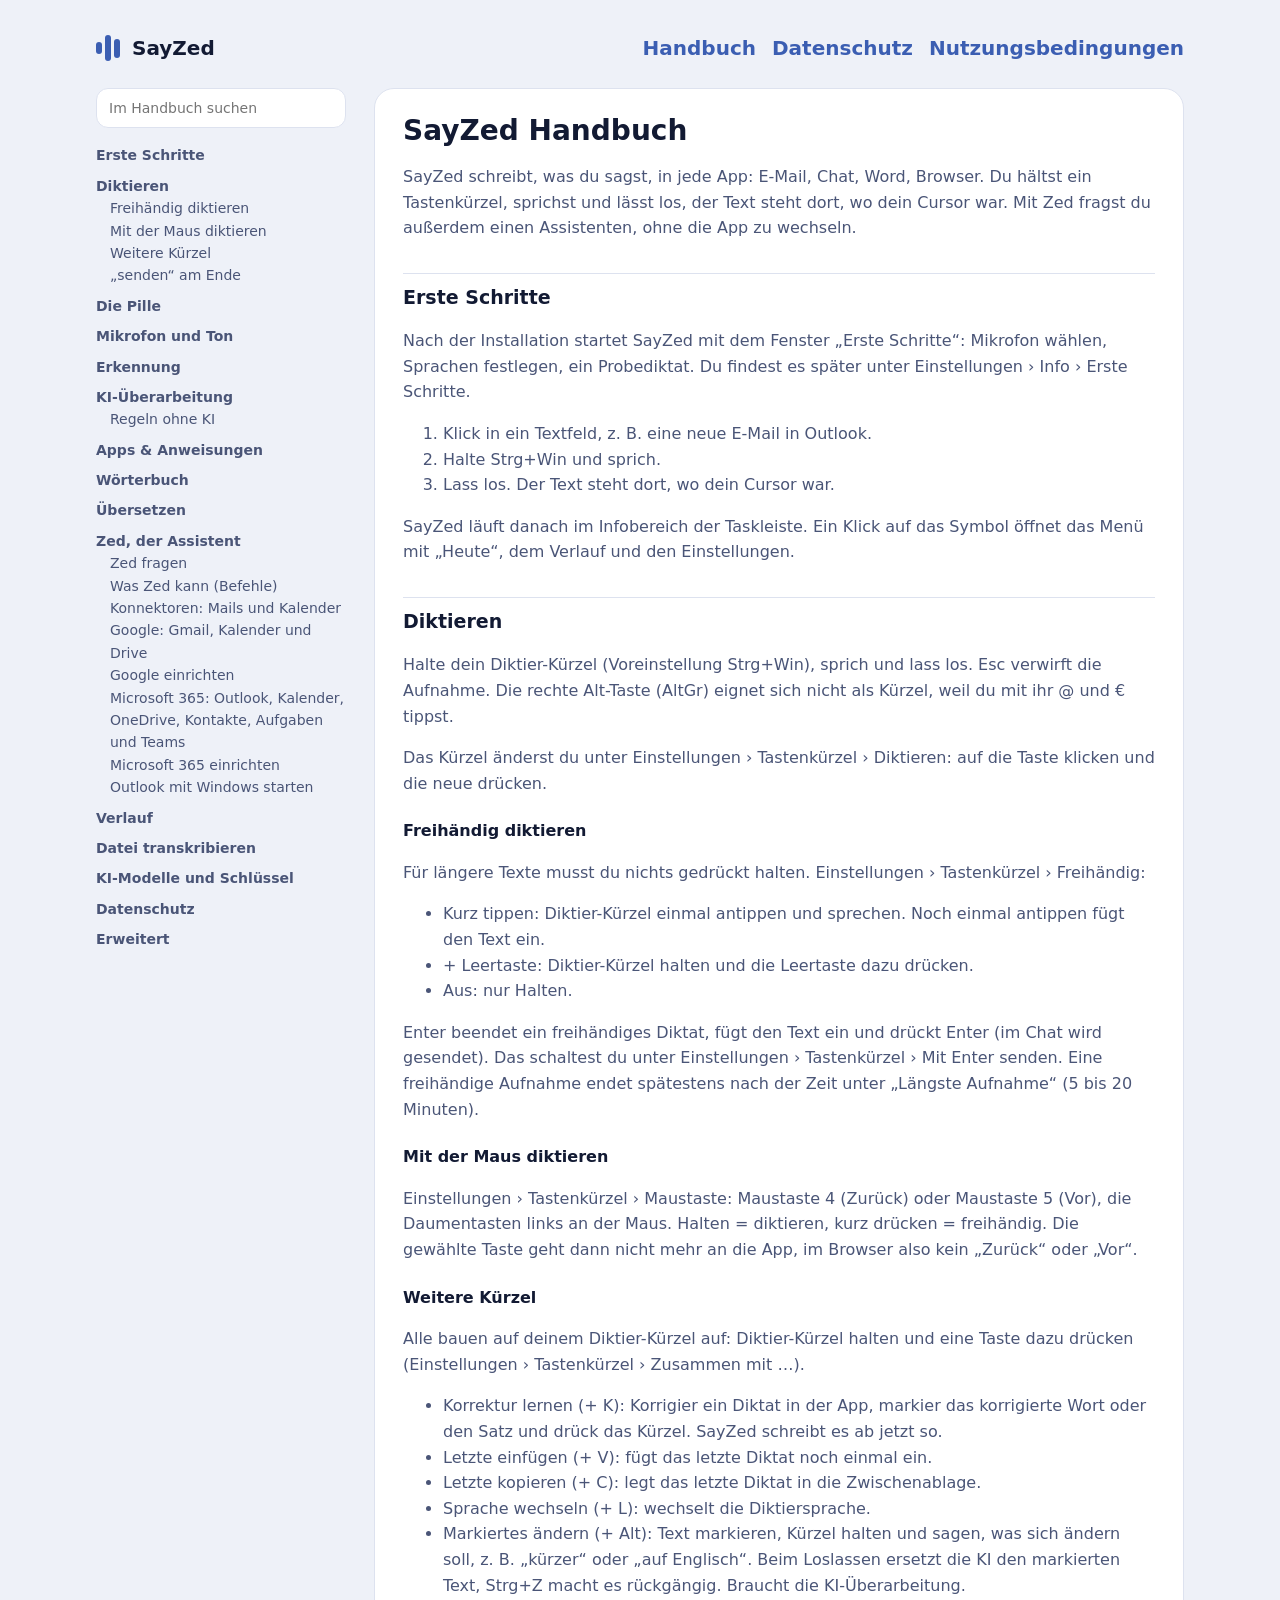
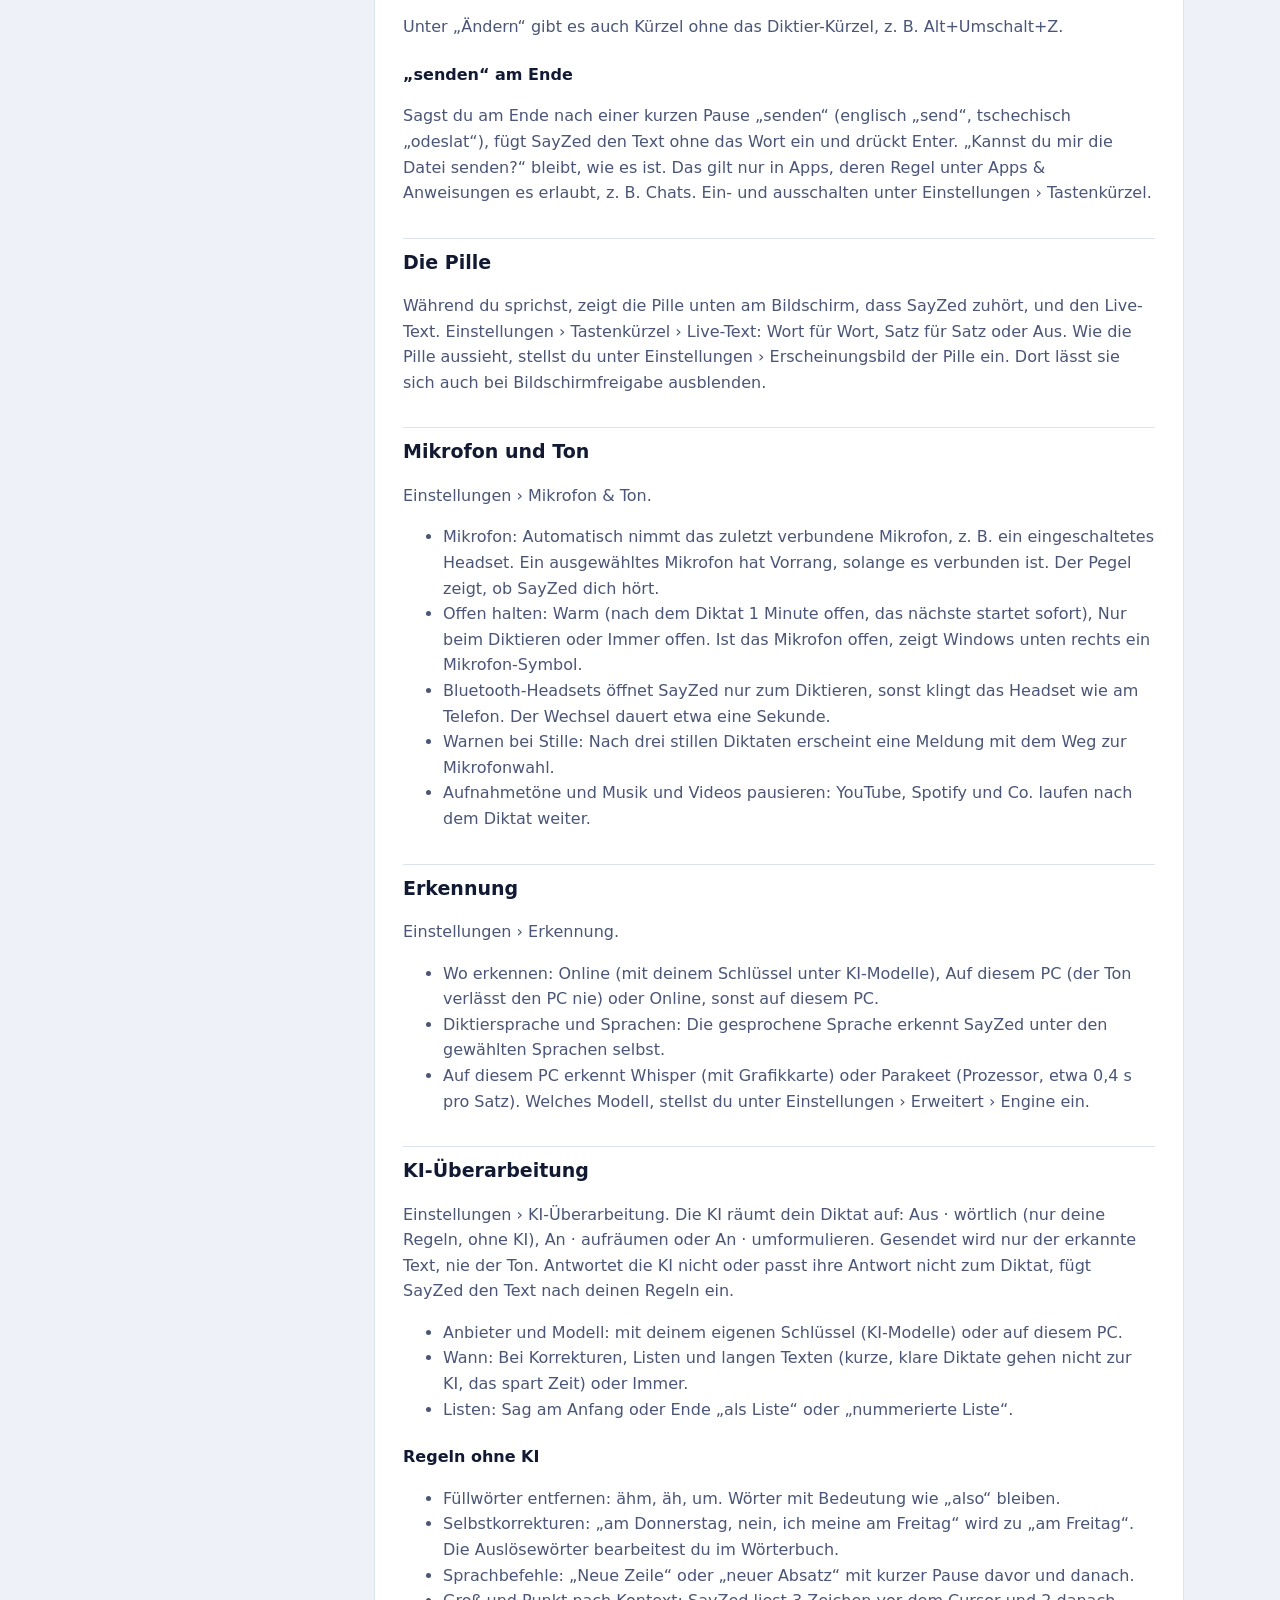
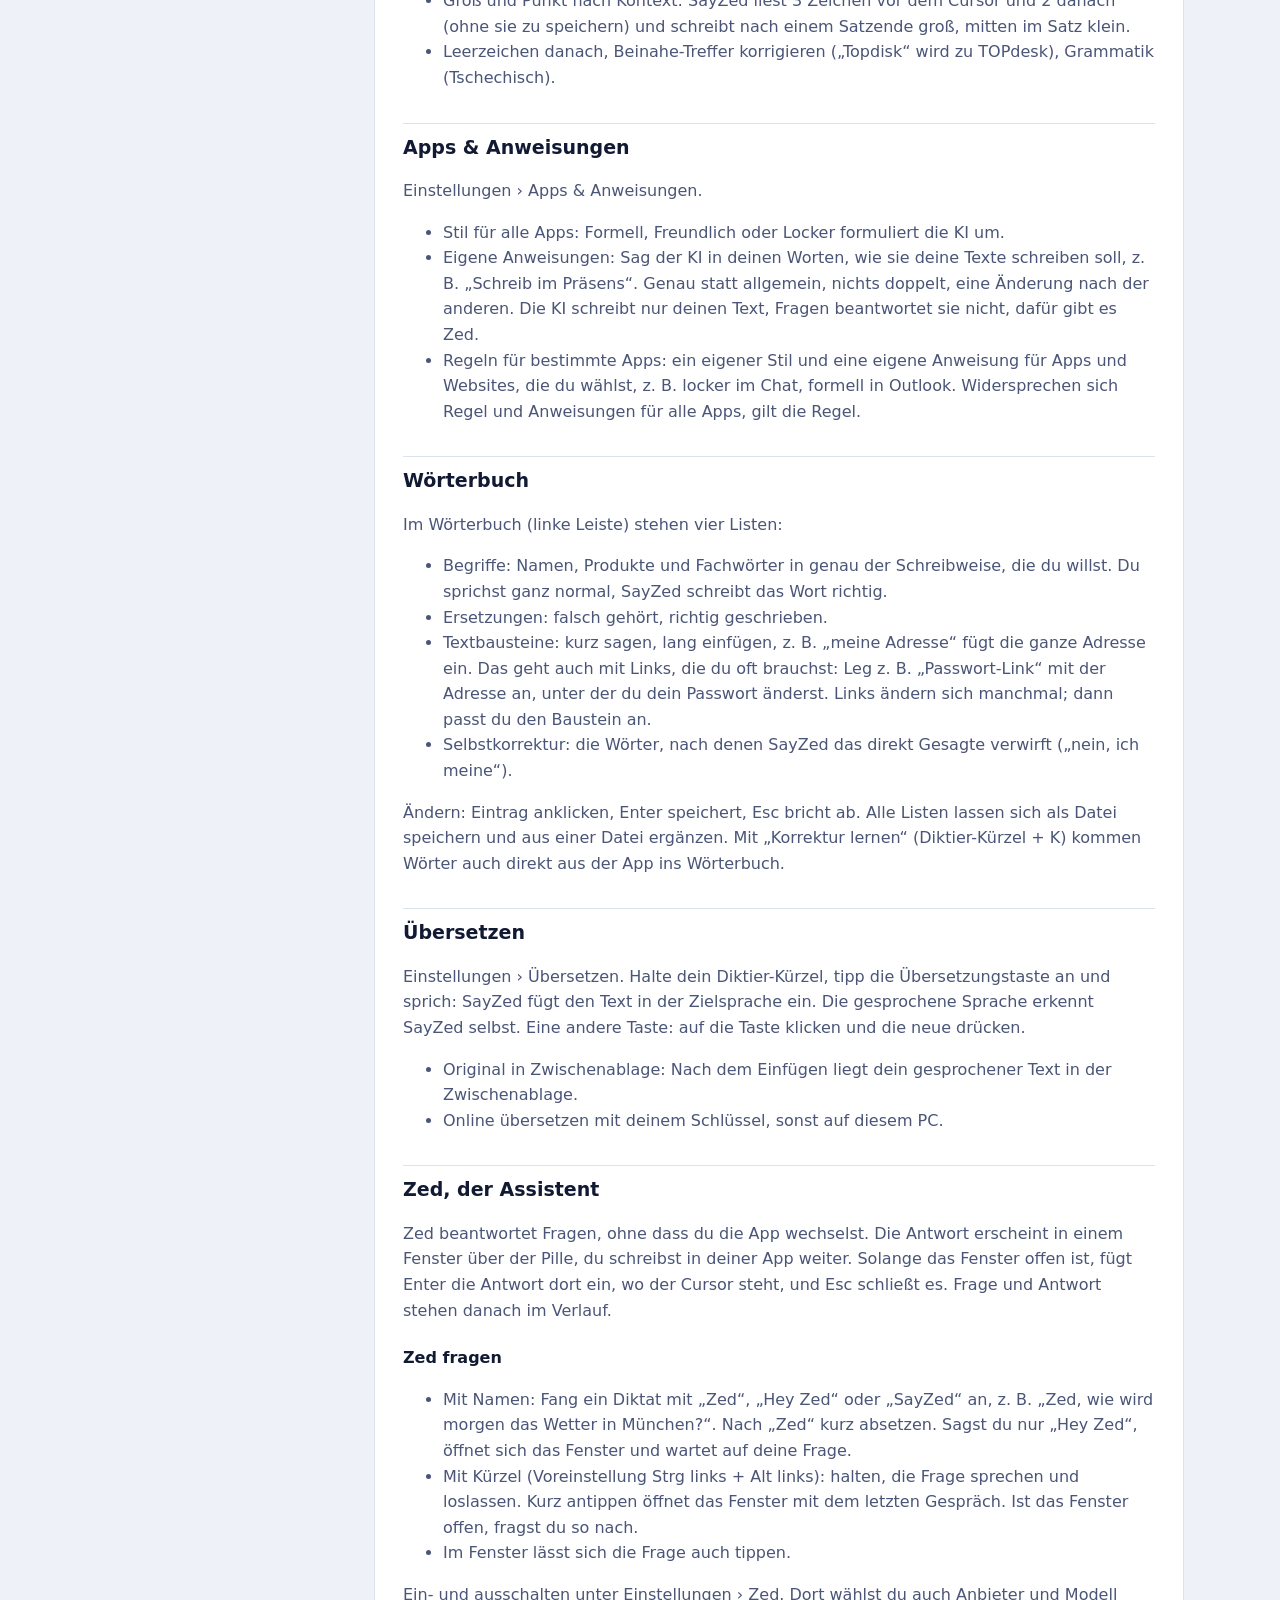
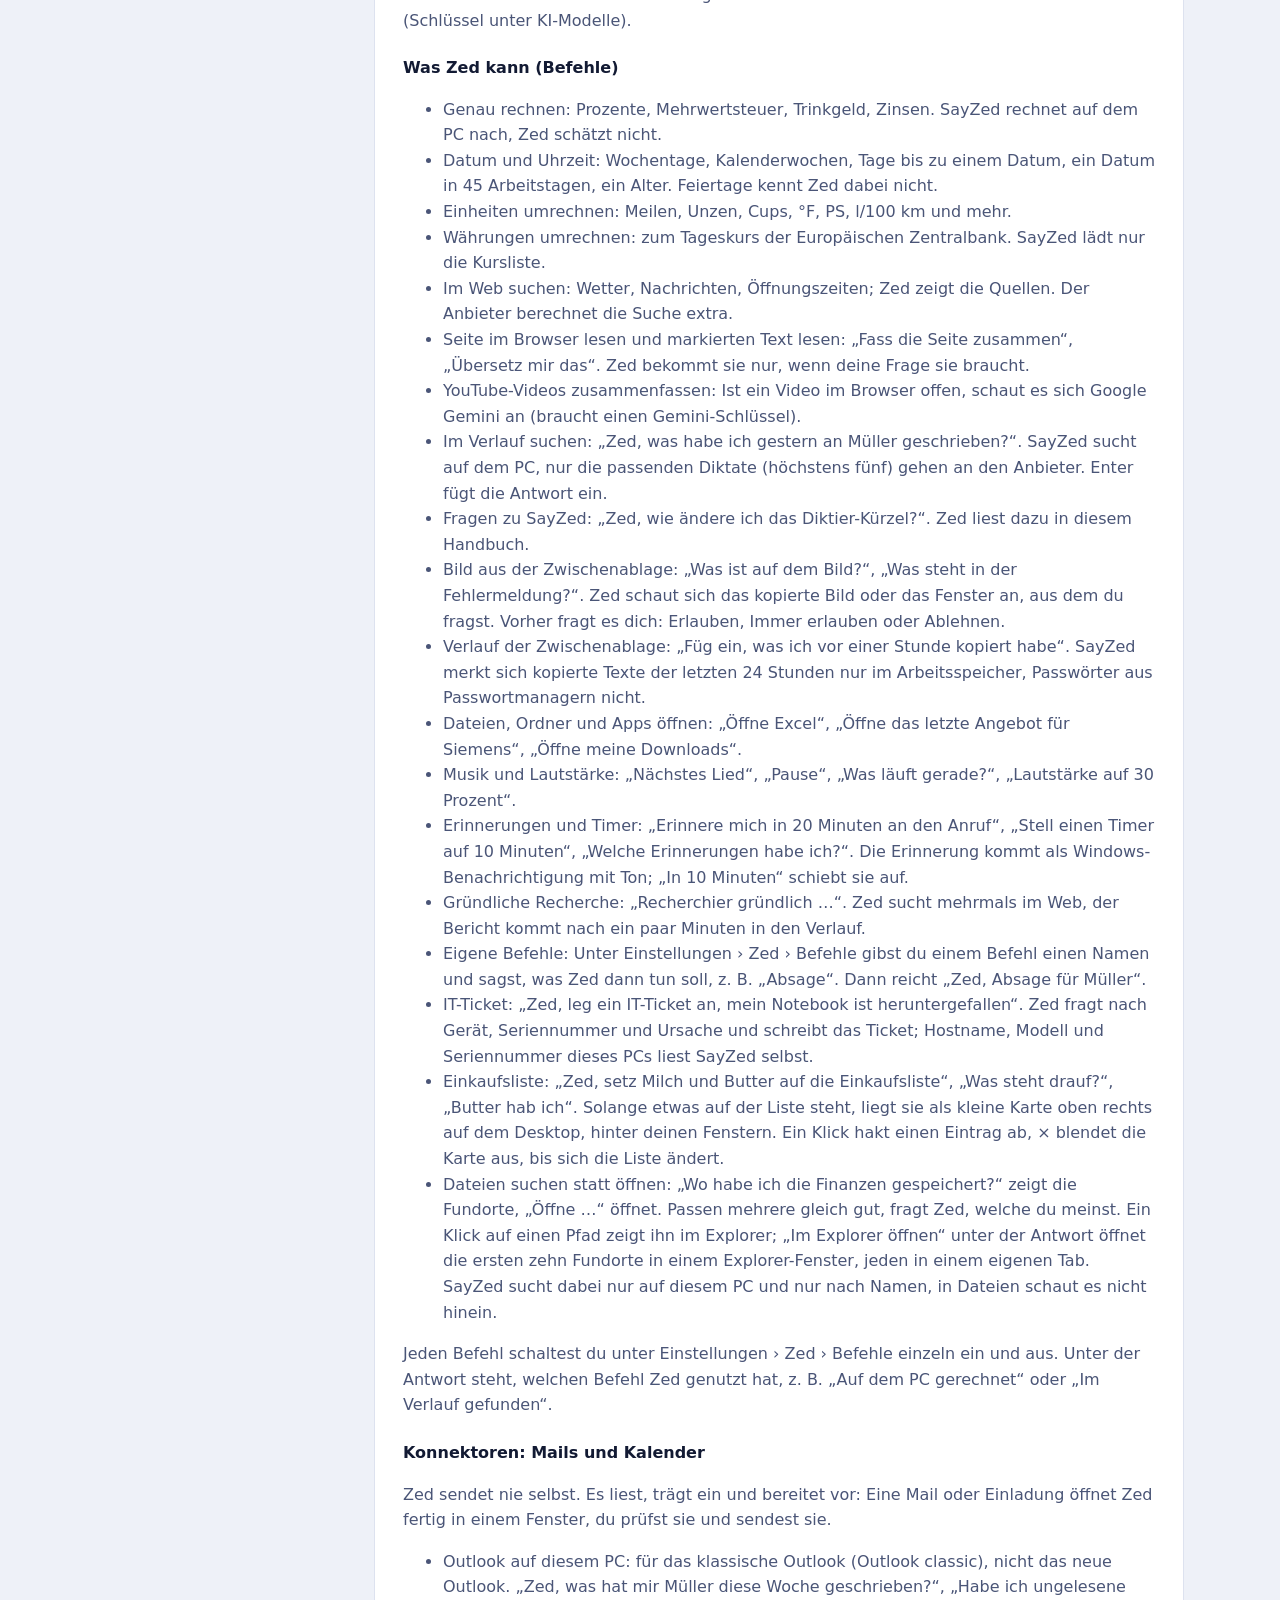
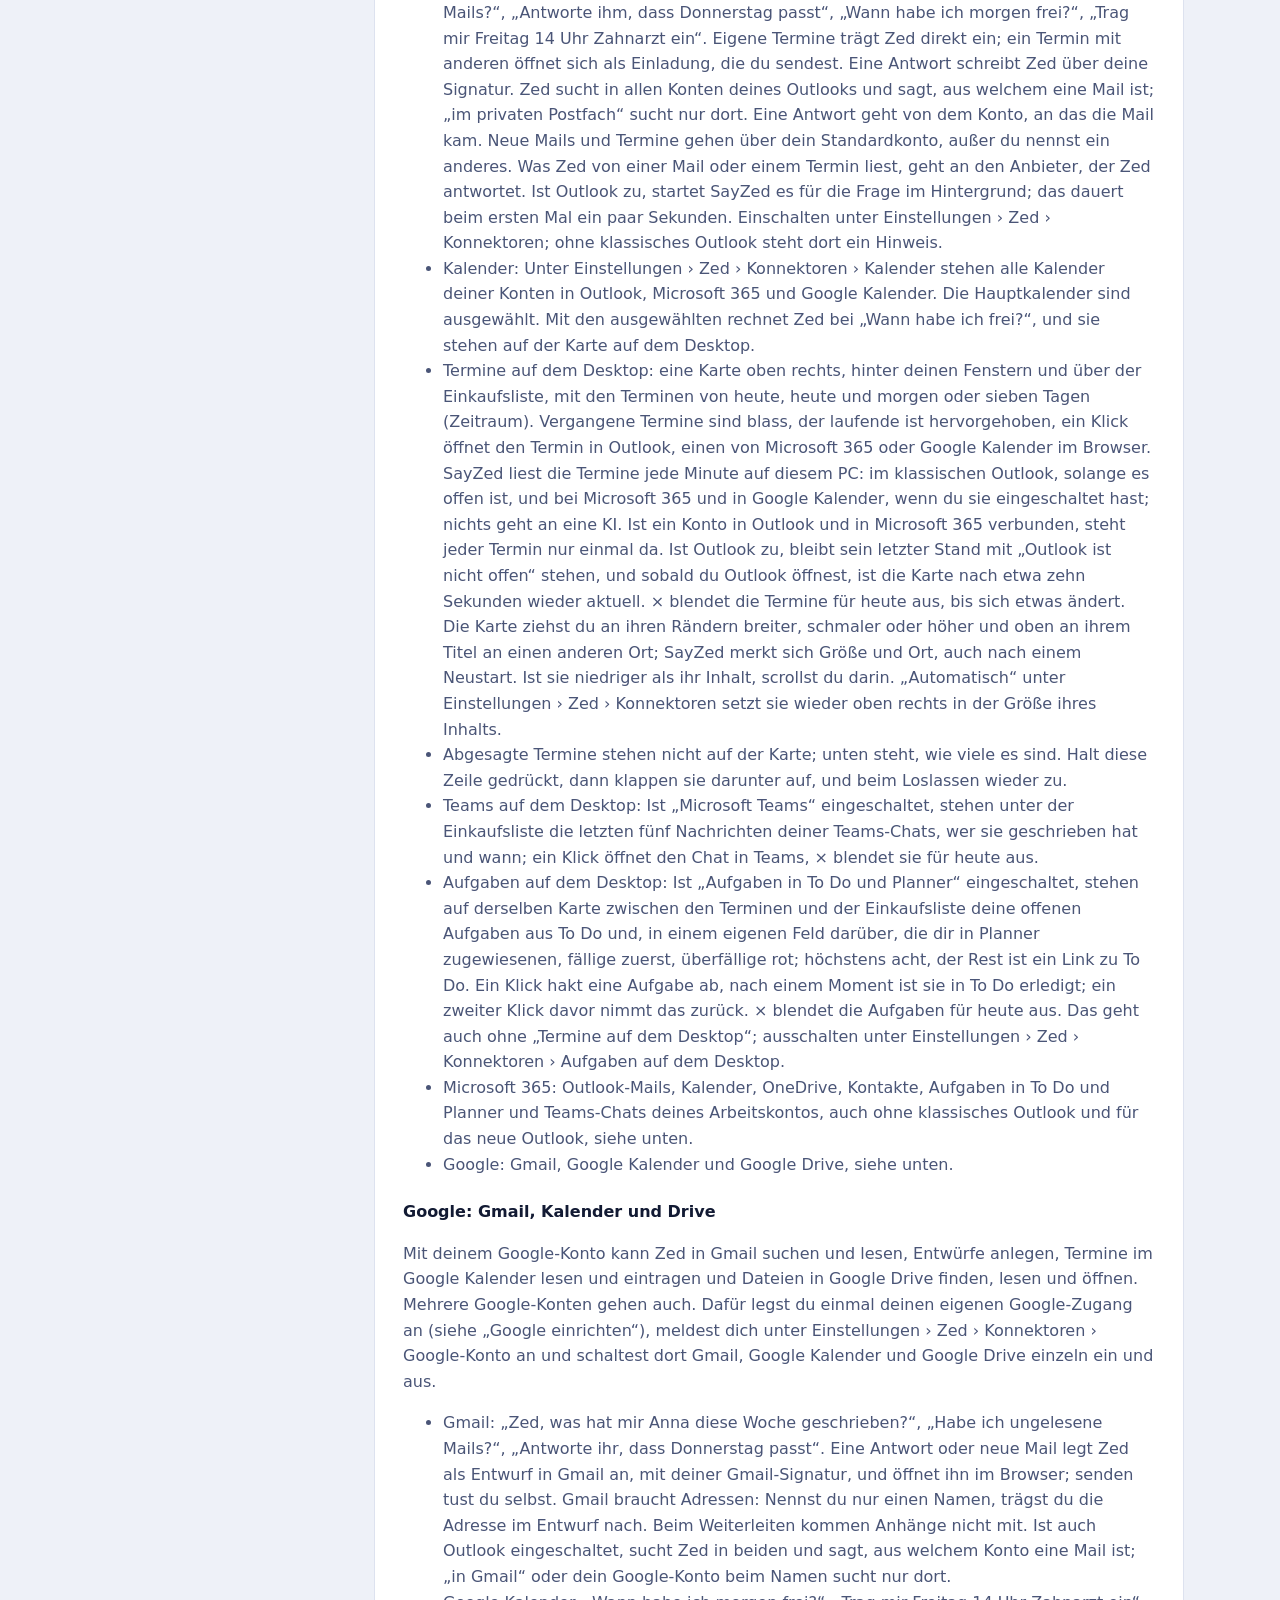
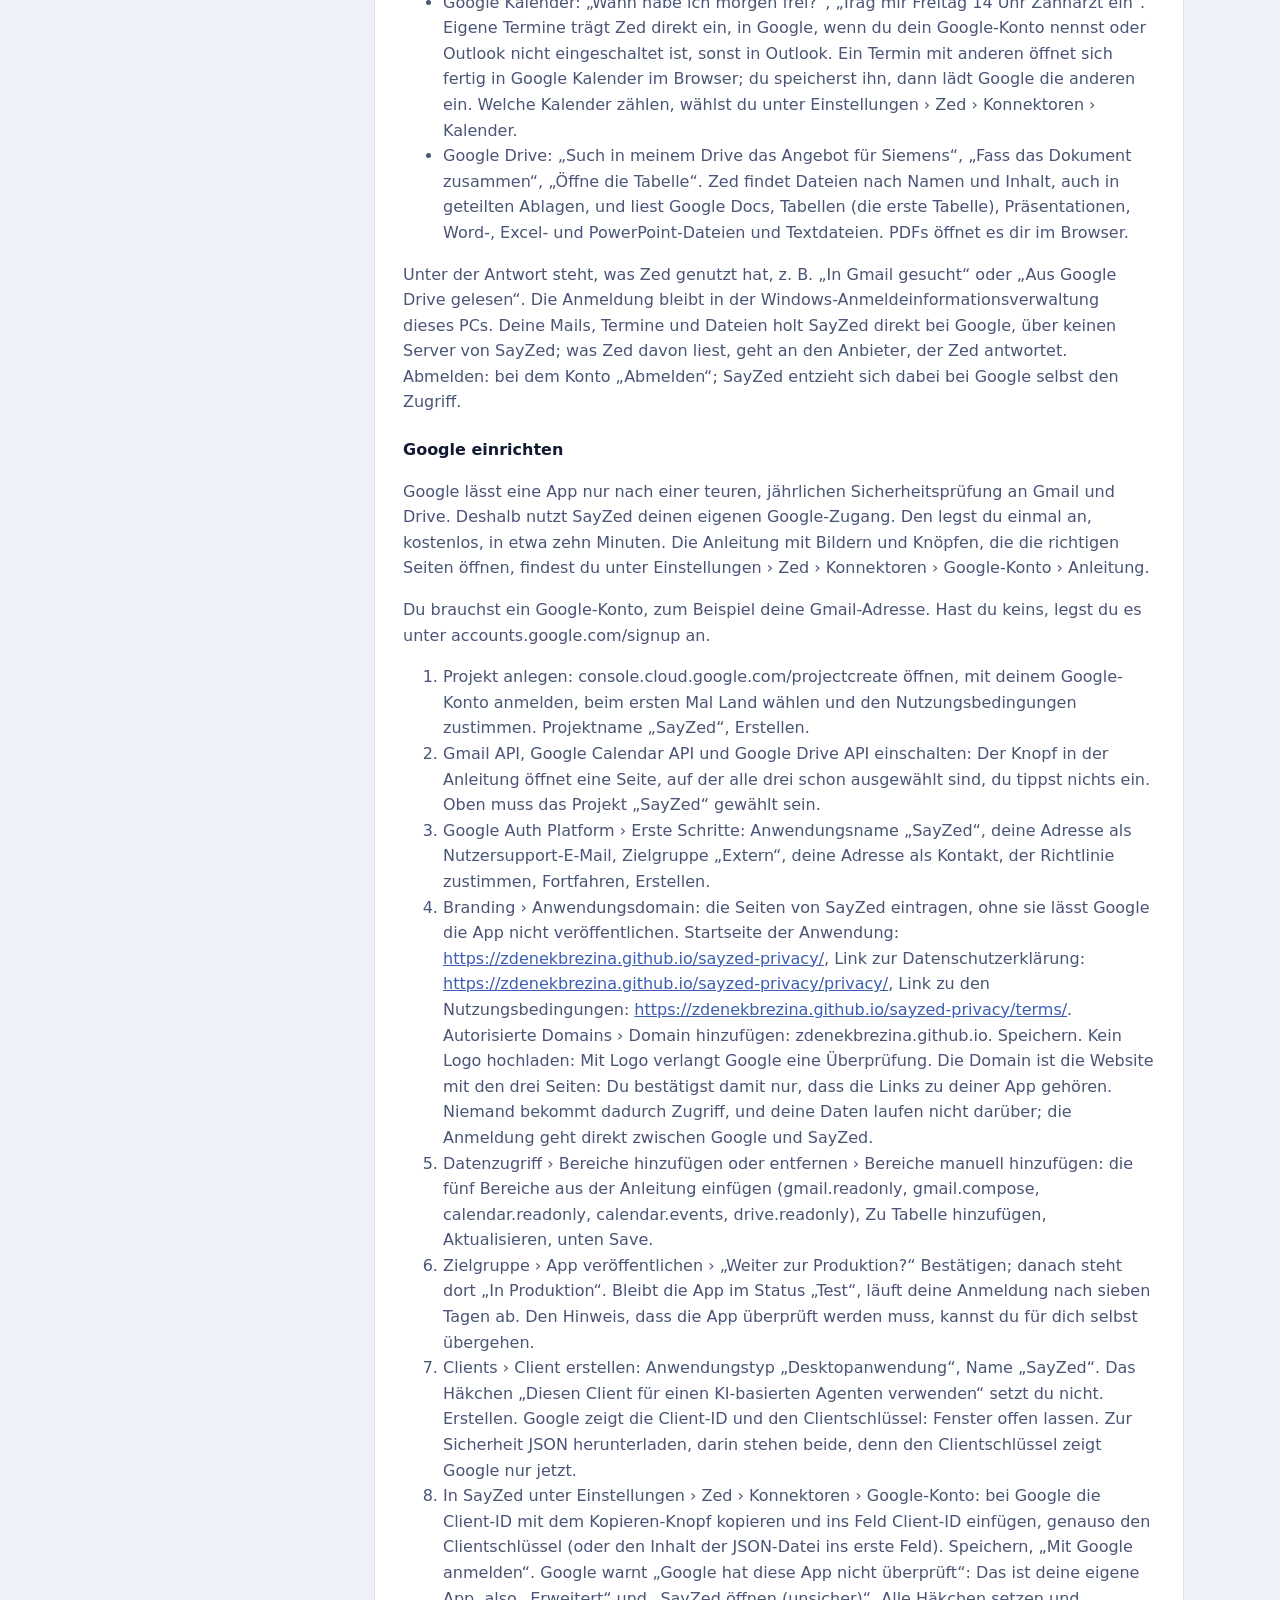
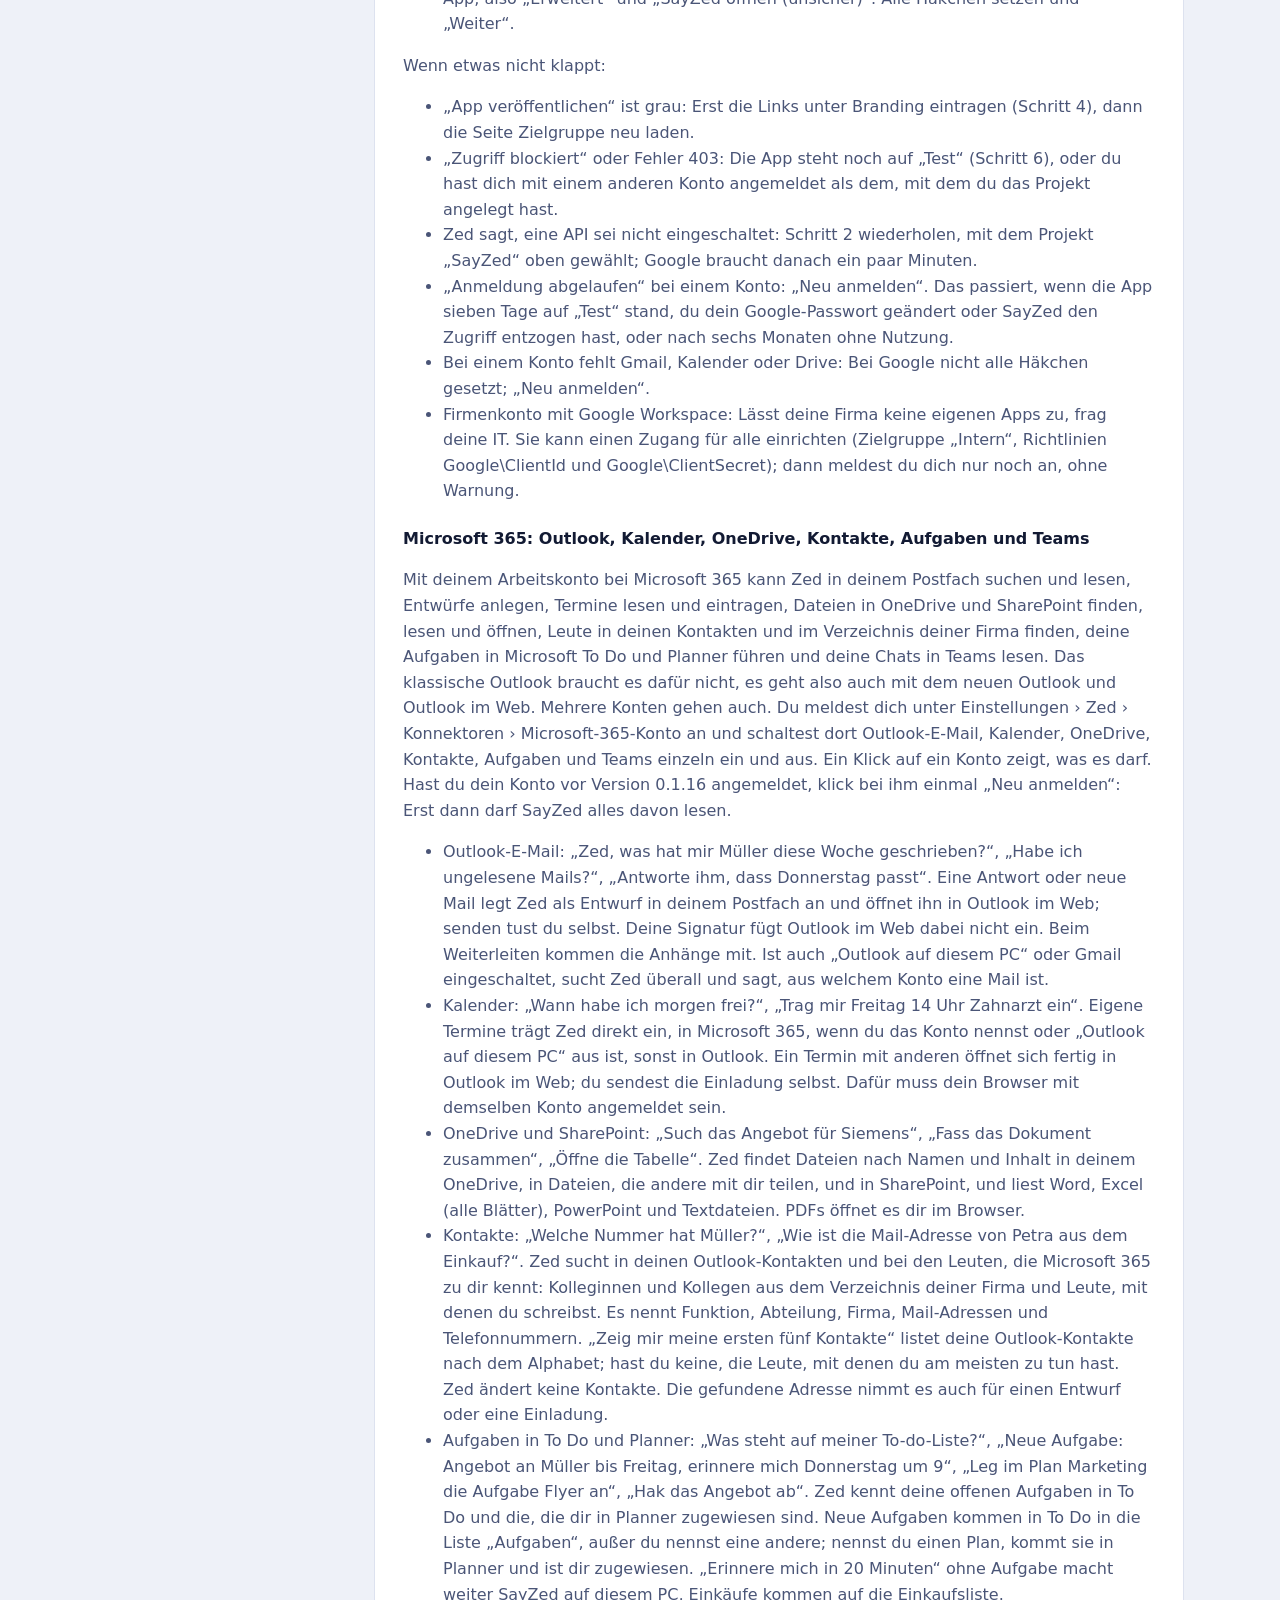
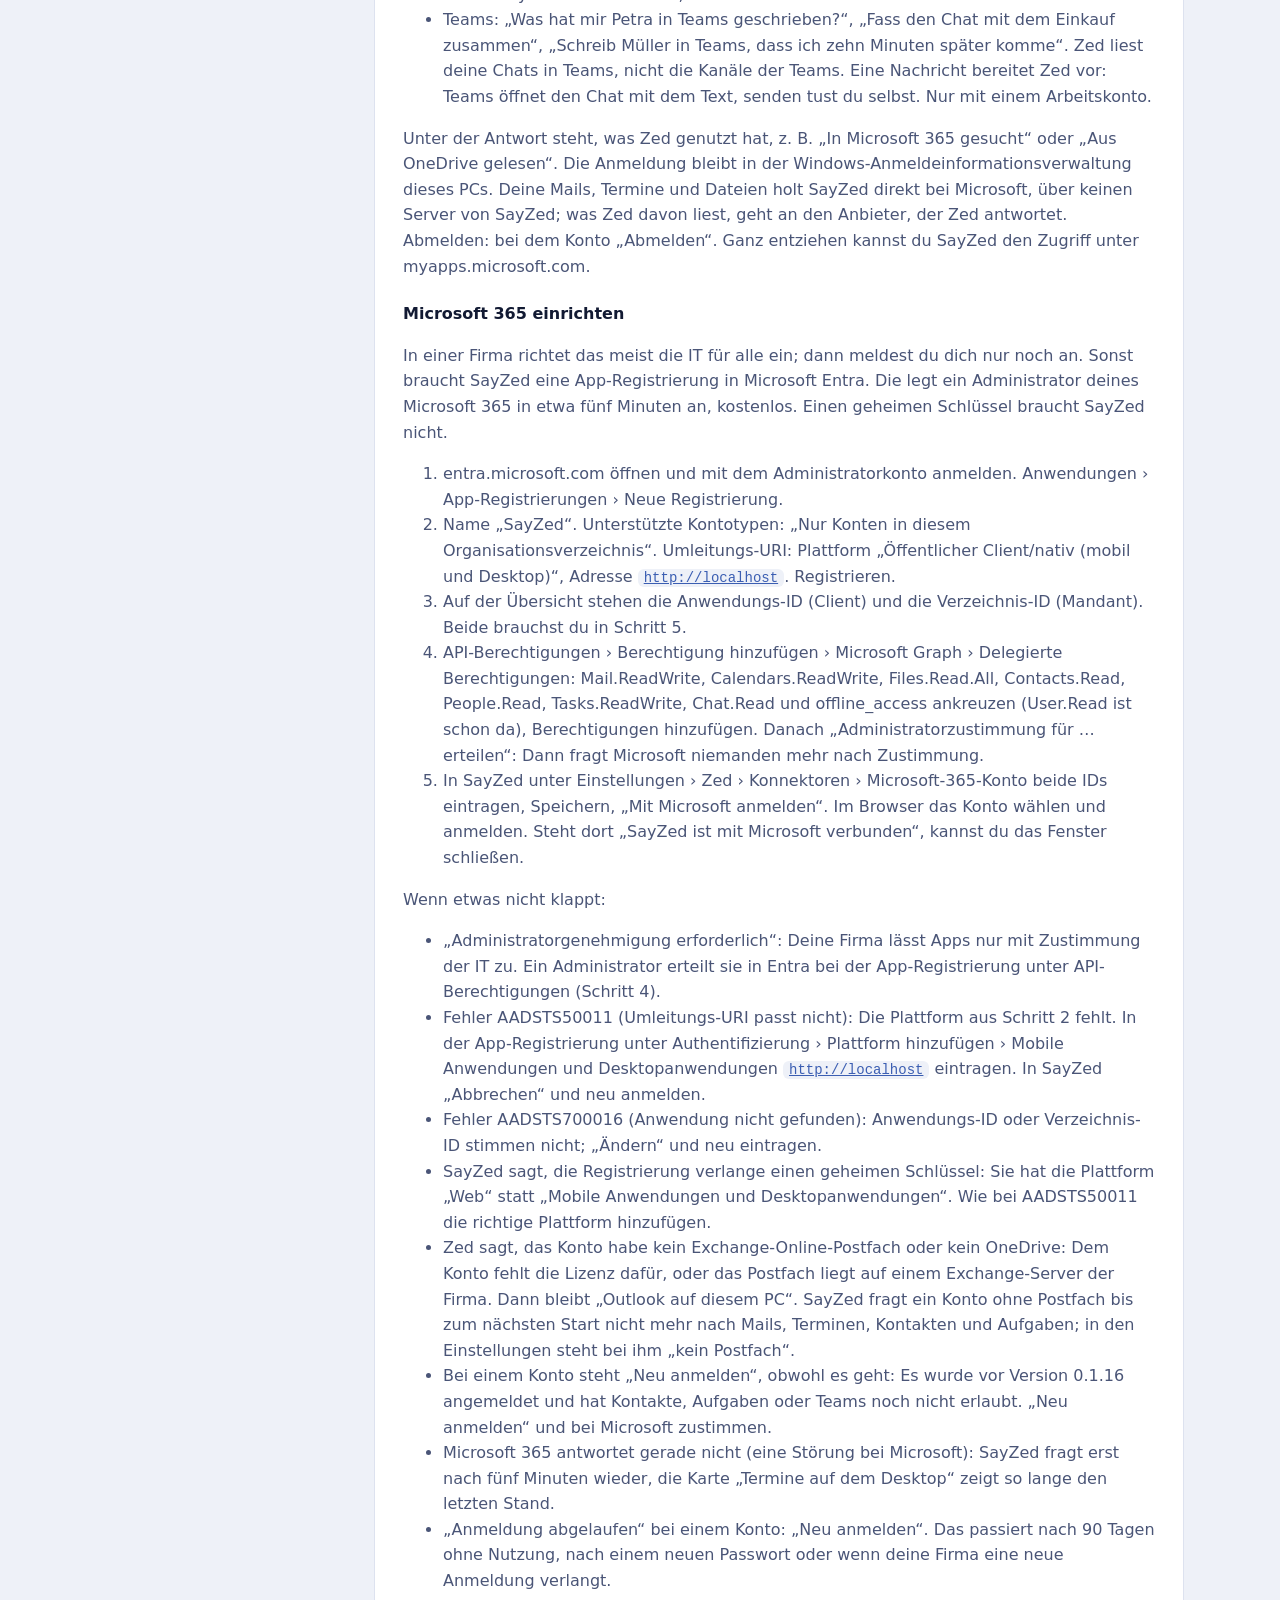
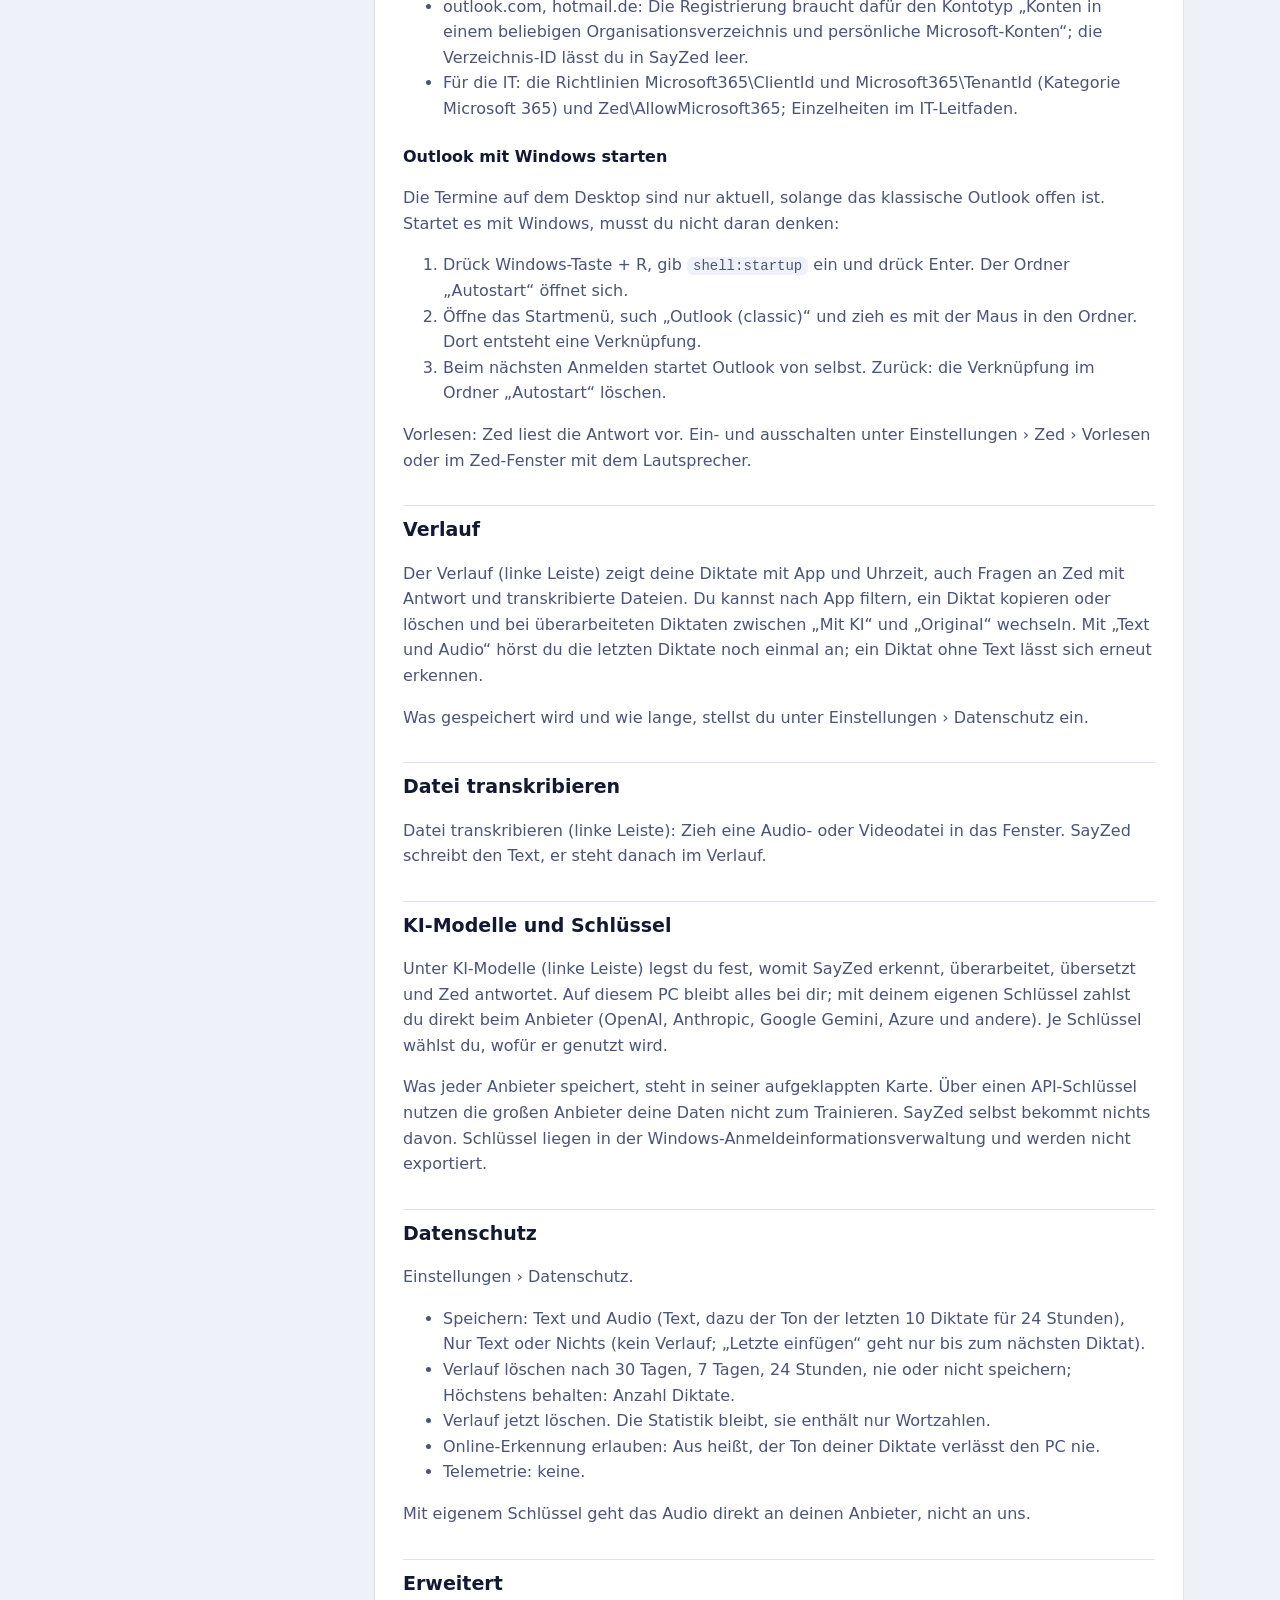
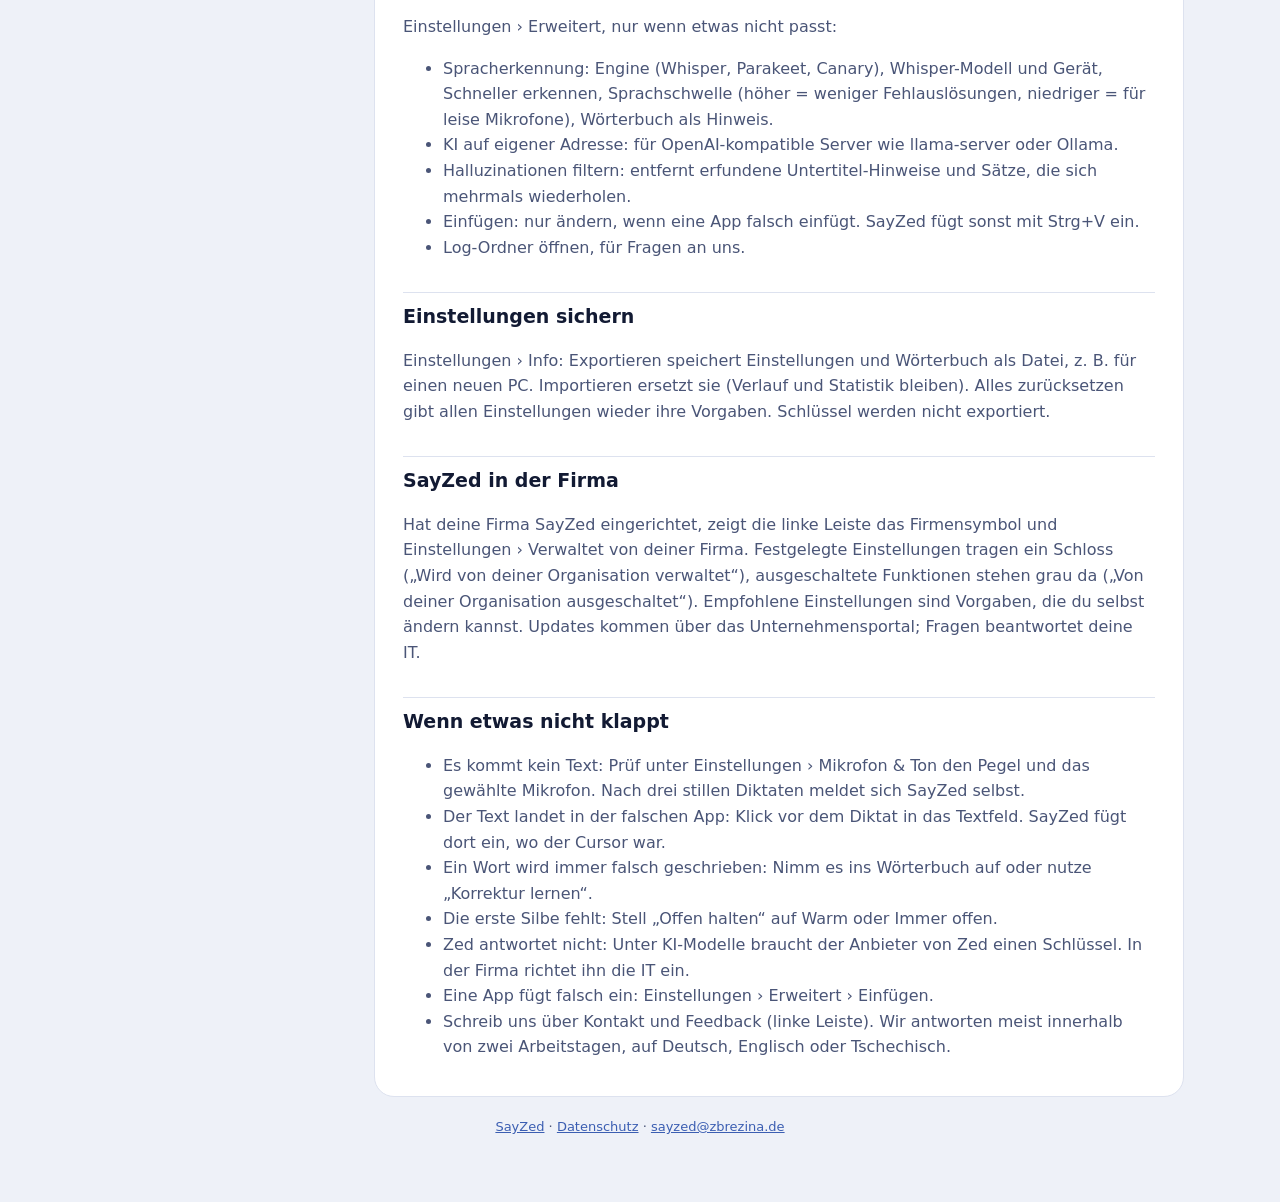
==== commit a6cdf050: "Privacy policy and Handbuch: Microsoft 365 (mail, calendars, OneDrive, contacts, To Do and Planner, " ====
--- a/handbuch/index.html
+++ b/handbuch/index.html
@@ -37,7 +37,7 @@
   <div class="layout">
     <nav class="toc" aria-label="Inhalt">
       <input class="search" type="search" placeholder="Im Handbuch suchen" aria-label="Im Handbuch suchen" id="q">
-      <ol><li class="main"><a href="#erste-schritte">Erste Schritte</a></li><li class="main"><a href="#diktieren">Diktieren</a></li><li class="sub"><a href="#freihaendig-diktieren">Freihändig diktieren</a></li><li class="sub"><a href="#mit-der-maus-diktieren">Mit der Maus diktieren</a></li><li class="sub"><a href="#weitere-kuerzel">Weitere Kürzel</a></li><li class="sub"><a href="#senden-am-ende">„senden“ am Ende</a></li><li class="main"><a href="#die-pille">Die Pille</a></li><li class="main"><a href="#mikrofon-und-ton">Mikrofon und Ton</a></li><li class="main"><a href="#erkennung">Erkennung</a></li><li class="main"><a href="#ki-ueberarbeitung">KI-Überarbeitung</a></li><li class="sub"><a href="#regeln-ohne-ki">Regeln ohne KI</a></li><li class="main"><a href="#apps-anweisungen">Apps &amp; Anweisungen</a></li><li class="main"><a href="#woerterbuch">Wörterbuch</a></li><li class="main"><a href="#uebersetzen">Übersetzen</a></li><li class="main"><a href="#zed-der-assistent">Zed, der Assistent</a></li><li class="sub"><a href="#zed-fragen">Zed fragen</a></li><li class="sub"><a href="#was-zed-kann-befehle">Was Zed kann (Befehle)</a></li><li class="sub"><a href="#konnektoren-mails-und-kalender">Konnektoren: Mails und Kalender</a></li><li class="sub"><a href="#google-gmail-kalender-und-drive">Google: Gmail, Kalender und Drive</a></li><li class="sub"><a href="#google-einrichten">Google einrichten</a></li><li class="sub"><a href="#microsoft-365-outlook-kalender-und-onedrive">Microsoft 365: Outlook, Kalender und OneDrive</a></li><li class="sub"><a href="#microsoft-365-einrichten">Microsoft 365 einrichten</a></li><li class="sub"><a href="#outlook-mit-windows-starten">Outlook mit Windows starten</a></li><li class="main"><a href="#verlauf">Verlauf</a></li><li class="main"><a href="#datei-transkribieren">Datei transkribieren</a></li><li class="main"><a href="#ki-modelle-und-schluessel">KI-Modelle und Schlüssel</a></li><li class="main"><a href="#datenschutz">Datenschutz</a></li><li class="main"><a href="#erweitert">Erweitert</a></li><li class="main"><a href="#einstellungen-sichern">Einstellungen sichern</a></li><li class="main"><a href="#sayzed-in-der-firma">SayZed in der Firma</a></li><li class="main"><a href="#wenn-etwas-nicht-klappt">Wenn etwas nicht klappt</a></li></ol>
+      <ol><li class="main"><a href="#erste-schritte">Erste Schritte</a></li><li class="main"><a href="#diktieren">Diktieren</a></li><li class="sub"><a href="#freihaendig-diktieren">Freihändig diktieren</a></li><li class="sub"><a href="#mit-der-maus-diktieren">Mit der Maus diktieren</a></li><li class="sub"><a href="#weitere-kuerzel">Weitere Kürzel</a></li><li class="sub"><a href="#senden-am-ende">„senden“ am Ende</a></li><li class="main"><a href="#die-pille">Die Pille</a></li><li class="main"><a href="#mikrofon-und-ton">Mikrofon und Ton</a></li><li class="main"><a href="#erkennung">Erkennung</a></li><li class="main"><a href="#ki-ueberarbeitung">KI-Überarbeitung</a></li><li class="sub"><a href="#regeln-ohne-ki">Regeln ohne KI</a></li><li class="main"><a href="#apps-anweisungen">Apps &amp; Anweisungen</a></li><li class="main"><a href="#woerterbuch">Wörterbuch</a></li><li class="main"><a href="#uebersetzen">Übersetzen</a></li><li class="main"><a href="#zed-der-assistent">Zed, der Assistent</a></li><li class="sub"><a href="#zed-fragen">Zed fragen</a></li><li class="sub"><a href="#was-zed-kann-befehle">Was Zed kann (Befehle)</a></li><li class="sub"><a href="#konnektoren-mails-und-kalender">Konnektoren: Mails und Kalender</a></li><li class="sub"><a href="#google-gmail-kalender-und-drive">Google: Gmail, Kalender und Drive</a></li><li class="sub"><a href="#google-einrichten">Google einrichten</a></li><li class="sub"><a href="#microsoft-365-outlook-kalender-onedrive-kontakte-aufgaben-und-teams">Microsoft 365: Outlook, Kalender, OneDrive, Kontakte, Aufgaben und Teams</a></li><li class="sub"><a href="#microsoft-365-einrichten">Microsoft 365 einrichten</a></li><li class="sub"><a href="#outlook-mit-windows-starten">Outlook mit Windows starten</a></li><li class="main"><a href="#verlauf">Verlauf</a></li><li class="main"><a href="#datei-transkribieren">Datei transkribieren</a></li><li class="main"><a href="#ki-modelle-und-schluessel">KI-Modelle und Schlüssel</a></li><li class="main"><a href="#datenschutz">Datenschutz</a></li><li class="main"><a href="#erweitert">Erweitert</a></li><li class="main"><a href="#einstellungen-sichern">Einstellungen sichern</a></li><li class="main"><a href="#sayzed-in-der-firma">SayZed in der Firma</a></li><li class="main"><a href="#wenn-etwas-nicht-klappt">Wenn etwas nicht klappt</a></li></ol>
     </nav>
     <section>
       <article>
@@ -95,25 +95,26 @@
 <p>Jeden Befehl schaltest du unter Einstellungen › Zed › Befehle einzeln ein und aus. Unter der Antwort steht, welchen Befehl Zed genutzt hat, z. B. „Auf dem PC gerechnet“ oder „Im Verlauf gefunden“.</p>
 <h3 id="konnektoren-mails-und-kalender">Konnektoren: Mails und Kalender <a class="anchor" href="#konnektoren-mails-und-kalender" aria-label="Link zu diesem Abschnitt">#</a></h3>
 <p>Zed sendet nie selbst. Es liest, trägt ein und bereitet vor: Eine Mail oder Einladung öffnet Zed fertig in einem Fenster, du prüfst sie und sendest sie.</p>
-<ul><li>Outlook auf diesem PC: für das klassische Outlook (Outlook classic), nicht das neue Outlook. „Zed, was hat mir Müller diese Woche geschrieben?“, „Habe ich ungelesene Mails?“, „Antworte ihm, dass Donnerstag passt“, „Wann habe ich morgen frei?“, „Trag mir Freitag 14 Uhr Zahnarzt ein“. Eigene Termine trägt Zed direkt ein; ein Termin mit anderen öffnet sich als Einladung, die du sendest. Eine Antwort schreibt Zed über deine Signatur. Zed sucht in allen Konten deines Outlooks und sagt, aus welchem eine Mail ist; „im privaten Postfach“ sucht nur dort. Eine Antwort geht von dem Konto, an das die Mail kam. Neue Mails und Termine gehen über dein Standardkonto, außer du nennst ein anderes. Was Zed von einer Mail oder einem Termin liest, geht an den Anbieter, der Zed antwortet. Ist Outlook zu, startet SayZed es für die Frage im Hintergrund; das dauert beim ersten Mal ein paar Sekunden. Einschalten unter Einstellungen › Zed › Konnektoren; ohne klassisches Outlook steht dort ein Hinweis.</li><li>Kalender: Unter Einstellungen › Zed › Konnektoren › Kalender stehen alle Kalender deiner Konten in Outlook, Microsoft 365 und Google Kalender. Die Hauptkalender sind ausgewählt. Mit den ausgewählten rechnet Zed bei „Wann habe ich frei?“, und sie stehen auf der Karte auf dem Desktop.</li><li>Termine auf dem Desktop: eine Karte oben rechts, hinter deinen Fenstern und über der Einkaufsliste, mit den Terminen von heute, heute und morgen oder sieben Tagen (Zeitraum). Vergangene Termine sind blass, der laufende ist hervorgehoben, ein Klick öffnet den Termin in Outlook, einen von Microsoft 365 oder Google Kalender im Browser. SayZed liest die Termine jede Minute auf diesem PC: im klassischen Outlook, solange es offen ist, und bei Microsoft 365 und in Google Kalender, wenn du sie eingeschaltet hast; nichts geht an eine KI. Ist ein Konto in Outlook und in Microsoft 365 verbunden, steht jeder Termin nur einmal da. Ist Outlook zu, bleibt sein letzter Stand mit „Outlook ist nicht offen“ stehen, und sobald du Outlook öffnest, ist die Karte nach etwa zehn Sekunden wieder aktuell. × blendet die Termine für heute aus, bis sich etwas ändert. Die Karte ziehst du an ihren Rändern breiter, schmaler oder höher und oben an ihrem Titel an einen anderen Ort; SayZed merkt sich Größe und Ort, auch nach einem Neustart. Ist sie niedriger als ihr Inhalt, scrollst du darin. „Automatisch“ unter Einstellungen › Zed › Konnektoren setzt sie wieder oben rechts in der Größe ihres Inhalts.</li><li>Microsoft 365: Outlook-Mails, Kalender und OneDrive deines Arbeitskontos, auch ohne klassisches Outlook und für das neue Outlook, siehe unten.</li><li>Google: Gmail, Google Kalender und Google Drive, siehe unten.</li></ul>
+<ul><li>Outlook auf diesem PC: für das klassische Outlook (Outlook classic), nicht das neue Outlook. „Zed, was hat mir Müller diese Woche geschrieben?“, „Habe ich ungelesene Mails?“, „Antworte ihm, dass Donnerstag passt“, „Wann habe ich morgen frei?“, „Trag mir Freitag 14 Uhr Zahnarzt ein“. Eigene Termine trägt Zed direkt ein; ein Termin mit anderen öffnet sich als Einladung, die du sendest. Eine Antwort schreibt Zed über deine Signatur. Zed sucht in allen Konten deines Outlooks und sagt, aus welchem eine Mail ist; „im privaten Postfach“ sucht nur dort. Eine Antwort geht von dem Konto, an das die Mail kam. Neue Mails und Termine gehen über dein Standardkonto, außer du nennst ein anderes. Was Zed von einer Mail oder einem Termin liest, geht an den Anbieter, der Zed antwortet. Ist Outlook zu, startet SayZed es für die Frage im Hintergrund; das dauert beim ersten Mal ein paar Sekunden. Einschalten unter Einstellungen › Zed › Konnektoren; ohne klassisches Outlook steht dort ein Hinweis.</li><li>Kalender: Unter Einstellungen › Zed › Konnektoren › Kalender stehen alle Kalender deiner Konten in Outlook, Microsoft 365 und Google Kalender. Die Hauptkalender sind ausgewählt. Mit den ausgewählten rechnet Zed bei „Wann habe ich frei?“, und sie stehen auf der Karte auf dem Desktop.</li><li>Termine auf dem Desktop: eine Karte oben rechts, hinter deinen Fenstern und über der Einkaufsliste, mit den Terminen von heute, heute und morgen oder sieben Tagen (Zeitraum). Vergangene Termine sind blass, der laufende ist hervorgehoben, ein Klick öffnet den Termin in Outlook, einen von Microsoft 365 oder Google Kalender im Browser. SayZed liest die Termine jede Minute auf diesem PC: im klassischen Outlook, solange es offen ist, und bei Microsoft 365 und in Google Kalender, wenn du sie eingeschaltet hast; nichts geht an eine KI. Ist ein Konto in Outlook und in Microsoft 365 verbunden, steht jeder Termin nur einmal da. Ist Outlook zu, bleibt sein letzter Stand mit „Outlook ist nicht offen“ stehen, und sobald du Outlook öffnest, ist die Karte nach etwa zehn Sekunden wieder aktuell. × blendet die Termine für heute aus, bis sich etwas ändert. Die Karte ziehst du an ihren Rändern breiter, schmaler oder höher und oben an ihrem Titel an einen anderen Ort; SayZed merkt sich Größe und Ort, auch nach einem Neustart. Ist sie niedriger als ihr Inhalt, scrollst du darin. „Automatisch“ unter Einstellungen › Zed › Konnektoren setzt sie wieder oben rechts in der Größe ihres Inhalts.</li><li>Abgesagte Termine stehen nicht auf der Karte; unten steht, wie viele es sind. Halt diese Zeile gedrückt, dann klappen sie darunter auf, und beim Loslassen wieder zu.</li><li>Teams auf dem Desktop: Ist „Microsoft Teams“ eingeschaltet, stehen unter der Einkaufsliste die letzten fünf Nachrichten deiner Teams-Chats, wer sie geschrieben hat und wann; ein Klick öffnet den Chat in Teams, × blendet sie für heute aus.</li><li>Aufgaben auf dem Desktop: Ist „Aufgaben in To Do und Planner“ eingeschaltet, stehen auf derselben Karte zwischen den Terminen und der Einkaufsliste deine offenen Aufgaben aus To Do und, in einem eigenen Feld darüber, die dir in Planner zugewiesenen, fällige zuerst, überfällige rot; höchstens acht, der Rest ist ein Link zu To Do. Ein Klick hakt eine Aufgabe ab, nach einem Moment ist sie in To Do erledigt; ein zweiter Klick davor nimmt das zurück. × blendet die Aufgaben für heute aus. Das geht auch ohne „Termine auf dem Desktop“; ausschalten unter Einstellungen › Zed › Konnektoren › Aufgaben auf dem Desktop.</li><li>Microsoft 365: Outlook-Mails, Kalender, OneDrive, Kontakte, Aufgaben in To Do und Planner und Teams-Chats deines Arbeitskontos, auch ohne klassisches Outlook und für das neue Outlook, siehe unten.</li><li>Google: Gmail, Google Kalender und Google Drive, siehe unten.</li></ul>
 <h3 id="google-gmail-kalender-und-drive">Google: Gmail, Kalender und Drive <a class="anchor" href="#google-gmail-kalender-und-drive" aria-label="Link zu diesem Abschnitt">#</a></h3>
 <p>Mit deinem Google-Konto kann Zed in Gmail suchen und lesen, Entwürfe anlegen, Termine im Google Kalender lesen und eintragen und Dateien in Google Drive finden, lesen und öffnen. Mehrere Google-Konten gehen auch. Dafür legst du einmal deinen eigenen Google-Zugang an (siehe „Google einrichten“), meldest dich unter Einstellungen › Zed › Konnektoren › Google-Konto an und schaltest dort Gmail, Google Kalender und Google Drive einzeln ein und aus.</p>
 <ul><li>Gmail: „Zed, was hat mir Anna diese Woche geschrieben?“, „Habe ich ungelesene Mails?“, „Antworte ihr, dass Donnerstag passt“. Eine Antwort oder neue Mail legt Zed als Entwurf in Gmail an, mit deiner Gmail-Signatur, und öffnet ihn im Browser; senden tust du selbst. Gmail braucht Adressen: Nennst du nur einen Namen, trägst du die Adresse im Entwurf nach. Beim Weiterleiten kommen Anhänge nicht mit. Ist auch Outlook eingeschaltet, sucht Zed in beiden und sagt, aus welchem Konto eine Mail ist; „in Gmail“ oder dein Google-Konto beim Namen sucht nur dort.</li><li>Google Kalender: „Wann habe ich morgen frei?“, „Trag mir Freitag 14 Uhr Zahnarzt ein“. Eigene Termine trägt Zed direkt ein, in Google, wenn du dein Google-Konto nennst oder Outlook nicht eingeschaltet ist, sonst in Outlook. Ein Termin mit anderen öffnet sich fertig in Google Kalender im Browser; du speicherst ihn, dann lädt Google die anderen ein. Welche Kalender zählen, wählst du unter Einstellungen › Zed › Konnektoren › Kalender.</li><li>Google Drive: „Such in meinem Drive das Angebot für Siemens“, „Fass das Dokument zusammen“, „Öffne die Tabelle“. Zed findet Dateien nach Namen und Inhalt, auch in geteilten Ablagen, und liest Google Docs, Tabellen (die erste Tabelle), Präsentationen, Word-, Excel- und PowerPoint-Dateien und Textdateien. PDFs öffnet es dir im Browser.</li></ul>
 <p>Unter der Antwort steht, was Zed genutzt hat, z. B. „In Gmail gesucht“ oder „Aus Google Drive gelesen“. Die Anmeldung bleibt in der Windows-Anmeldeinformationsverwaltung dieses PCs. Deine Mails, Termine und Dateien holt SayZed direkt bei Google, über keinen Server von SayZed; was Zed davon liest, geht an den Anbieter, der Zed antwortet. Abmelden: bei dem Konto „Abmelden“; SayZed entzieht sich dabei bei Google selbst den Zugriff.</p>
 <h3 id="google-einrichten">Google einrichten <a class="anchor" href="#google-einrichten" aria-label="Link zu diesem Abschnitt">#</a></h3>
 <p>Google lässt eine App nur nach einer teuren, jährlichen Sicherheitsprüfung an Gmail und Drive. Deshalb nutzt SayZed deinen eigenen Google-Zugang. Den legst du einmal an, kostenlos, in etwa zehn Minuten. Die Anleitung mit Bildern und Knöpfen, die die richtigen Seiten öffnen, findest du unter Einstellungen › Zed › Konnektoren › Google-Konto › Anleitung.</p>
-<ol><li>Projekt anlegen: console.cloud.google.com/projectcreate öffnen, mit deinem Google-Konto anmelden, beim ersten Mal Land wählen und den Nutzungsbedingungen zustimmen. Projektname „SayZed“, Erstellen.</li><li>Gmail API, Google Calendar API und Google Drive API einschalten (in der Anleitung ein Knopf für alle drei). Oben muss das Projekt „SayZed“ gewählt sein.</li><li>Google Auth Platform › Jetzt starten: Anwendungsname „SayZed“, deine Adresse als Nutzersupport-E-Mail, Zielgruppe „Extern“, deine Adresse als Kontakt, der Richtlinie zustimmen, Fortfahren, Erstellen.</li><li>Branding › Anwendungsdomain: die Seiten von SayZed eintragen, ohne sie lässt Google die App nicht veröffentlichen. Startseite der Anwendung: <a href="https://zdenekbrezina.github.io/sayzed-privacy/">https://zdenekbrezina.github.io/sayzed-privacy/</a>, Link zur Datenschutzerklärung: <a href="https://zdenekbrezina.github.io/sayzed-privacy/privacy/">https://zdenekbrezina.github.io/sayzed-privacy/privacy/</a>, Link zu den Nutzungsbedingungen: <a href="https://zdenekbrezina.github.io/sayzed-privacy/terms/">https://zdenekbrezina.github.io/sayzed-privacy/terms/</a>. Autorisierte Domains › Domain hinzufügen: zdenekbrezina.github.io. Speichern. Kein Logo hochladen: Mit Logo verlangt Google eine Überprüfung.</li><li>Datenzugriff › Bereiche hinzufügen oder entfernen › Bereiche manuell hinzufügen: die fünf Bereiche aus der Anleitung einfügen (gmail.readonly, gmail.compose, calendar.readonly, calendar.events, drive.readonly), Zu Tabelle hinzufügen, Aktualisieren, unten Save.</li><li>Zielgruppe › App veröffentlichen › „Weiter zur Produktion?“ Bestätigen; danach steht dort „In Produktion“. Bleibt die App im Status „Test“, läuft deine Anmeldung nach sieben Tagen ab. Den Hinweis, dass die App überprüft werden muss, kannst du für dich selbst übergehen.</li><li>Clients › Client erstellen: Anwendungstyp „Desktopanwendung“, Name „SayZed“. Google zeigt die Client-ID und den Clientschlüssel; JSON herunterladen, denn den Clientschlüssel zeigt Google nur jetzt.</li><li>In SayZed unter Einstellungen › Zed › Konnektoren › Google-Konto beide einfügen (oder die heruntergeladene JSON-Datei als Text ins erste Feld), Speichern, „Mit Google anmelden“. Google warnt „Google hat diese App nicht überprüft“: Das ist deine eigene App, also „Erweitert“ und der Link zu „SayZed (unsicher)“. Alle Häkchen setzen und „Weiter“.</li></ol>
+<p>Du brauchst ein Google-Konto, zum Beispiel deine Gmail-Adresse. Hast du keins, legst du es unter accounts.google.com/signup an.</p>
+<ol><li>Projekt anlegen: console.cloud.google.com/projectcreate öffnen, mit deinem Google-Konto anmelden, beim ersten Mal Land wählen und den Nutzungsbedingungen zustimmen. Projektname „SayZed“, Erstellen.</li><li>Gmail API, Google Calendar API und Google Drive API einschalten: Der Knopf in der Anleitung öffnet eine Seite, auf der alle drei schon ausgewählt sind, du tippst nichts ein. Oben muss das Projekt „SayZed“ gewählt sein.</li><li>Google Auth Platform › Erste Schritte: Anwendungsname „SayZed“, deine Adresse als Nutzersupport-E-Mail, Zielgruppe „Extern“, deine Adresse als Kontakt, der Richtlinie zustimmen, Fortfahren, Erstellen.</li><li>Branding › Anwendungsdomain: die Seiten von SayZed eintragen, ohne sie lässt Google die App nicht veröffentlichen. Startseite der Anwendung: <a href="https://zdenekbrezina.github.io/sayzed-privacy/">https://zdenekbrezina.github.io/sayzed-privacy/</a>, Link zur Datenschutzerklärung: <a href="https://zdenekbrezina.github.io/sayzed-privacy/privacy/">https://zdenekbrezina.github.io/sayzed-privacy/privacy/</a>, Link zu den Nutzungsbedingungen: <a href="https://zdenekbrezina.github.io/sayzed-privacy/terms/">https://zdenekbrezina.github.io/sayzed-privacy/terms/</a>. Autorisierte Domains › Domain hinzufügen: zdenekbrezina.github.io. Speichern. Kein Logo hochladen: Mit Logo verlangt Google eine Überprüfung. Die Domain ist die Website mit den drei Seiten: Du bestätigst damit nur, dass die Links zu deiner App gehören. Niemand bekommt dadurch Zugriff, und deine Daten laufen nicht darüber; die Anmeldung geht direkt zwischen Google und SayZed.</li><li>Datenzugriff › Bereiche hinzufügen oder entfernen › Bereiche manuell hinzufügen: die fünf Bereiche aus der Anleitung einfügen (gmail.readonly, gmail.compose, calendar.readonly, calendar.events, drive.readonly), Zu Tabelle hinzufügen, Aktualisieren, unten Save.</li><li>Zielgruppe › App veröffentlichen › „Weiter zur Produktion?“ Bestätigen; danach steht dort „In Produktion“. Bleibt die App im Status „Test“, läuft deine Anmeldung nach sieben Tagen ab. Den Hinweis, dass die App überprüft werden muss, kannst du für dich selbst übergehen.</li><li>Clients › Client erstellen: Anwendungstyp „Desktopanwendung“, Name „SayZed“. Das Häkchen „Diesen Client für einen KI-basierten Agenten verwenden“ setzt du nicht. Erstellen. Google zeigt die Client-ID und den Clientschlüssel: Fenster offen lassen. Zur Sicherheit JSON herunterladen, darin stehen beide, denn den Clientschlüssel zeigt Google nur jetzt.</li><li>In SayZed unter Einstellungen › Zed › Konnektoren › Google-Konto: bei Google die Client-ID mit dem Kopieren-Knopf kopieren und ins Feld Client-ID einfügen, genauso den Clientschlüssel (oder den Inhalt der JSON-Datei ins erste Feld). Speichern, „Mit Google anmelden“. Google warnt „Google hat diese App nicht überprüft“: Das ist deine eigene App, also „Erweitert“ und „SayZed öffnen (unsicher)“. Alle Häkchen setzen und „Weiter“.</li></ol>
 <p>Wenn etwas nicht klappt:</p>
 <ul><li>„App veröffentlichen“ ist grau: Erst die Links unter Branding eintragen (Schritt 4), dann die Seite Zielgruppe neu laden.</li><li>„Zugriff blockiert“ oder Fehler 403: Die App steht noch auf „Test“ (Schritt 6), oder du hast dich mit einem anderen Konto angemeldet als dem, mit dem du das Projekt angelegt hast.</li><li>Zed sagt, eine API sei nicht eingeschaltet: Schritt 2 wiederholen, mit dem Projekt „SayZed“ oben gewählt; Google braucht danach ein paar Minuten.</li><li>„Anmeldung abgelaufen“ bei einem Konto: „Neu anmelden“. Das passiert, wenn die App sieben Tage auf „Test“ stand, du dein Google-Passwort geändert oder SayZed den Zugriff entzogen hast, oder nach sechs Monaten ohne Nutzung.</li><li>Bei einem Konto fehlt Gmail, Kalender oder Drive: Bei Google nicht alle Häkchen gesetzt; „Neu anmelden“.</li><li>Firmenkonto mit Google Workspace: Lässt deine Firma keine eigenen Apps zu, frag deine IT. Sie kann einen Zugang für alle einrichten (Zielgruppe „Intern“, Richtlinien Google\ClientId und Google\ClientSecret); dann meldest du dich nur noch an, ohne Warnung.</li></ul>
-<h3 id="microsoft-365-outlook-kalender-und-onedrive">Microsoft 365: Outlook, Kalender und OneDrive <a class="anchor" href="#microsoft-365-outlook-kalender-und-onedrive" aria-label="Link zu diesem Abschnitt">#</a></h3>
-<p>Mit deinem Arbeitskonto bei Microsoft 365 kann Zed in deinem Postfach suchen und lesen, Entwürfe anlegen, Termine lesen und eintragen und Dateien in OneDrive und SharePoint finden, lesen und öffnen. Das klassische Outlook braucht es dafür nicht, es geht also auch mit dem neuen Outlook und Outlook im Web. Mehrere Konten gehen auch. Du meldest dich unter Einstellungen › Zed › Konnektoren › Microsoft-365-Konto an und schaltest dort Outlook-E-Mail, Kalender und OneDrive einzeln ein und aus.</p>
-<ul><li>Outlook-E-Mail: „Zed, was hat mir Müller diese Woche geschrieben?“, „Habe ich ungelesene Mails?“, „Antworte ihm, dass Donnerstag passt“. Eine Antwort oder neue Mail legt Zed als Entwurf in deinem Postfach an und öffnet ihn in Outlook im Web; senden tust du selbst. Deine Signatur fügt Outlook im Web dabei nicht ein. Beim Weiterleiten kommen die Anhänge mit. Ist auch „Outlook auf diesem PC“ oder Gmail eingeschaltet, sucht Zed überall und sagt, aus welchem Konto eine Mail ist.</li><li>Kalender: „Wann habe ich morgen frei?“, „Trag mir Freitag 14 Uhr Zahnarzt ein“. Eigene Termine trägt Zed direkt ein, in Microsoft 365, wenn du das Konto nennst oder „Outlook auf diesem PC“ aus ist, sonst in Outlook. Ein Termin mit anderen öffnet sich fertig in Outlook im Web; du sendest die Einladung selbst. Dafür muss dein Browser mit demselben Konto angemeldet sein.</li><li>OneDrive und SharePoint: „Such das Angebot für Siemens“, „Fass das Dokument zusammen“, „Öffne die Tabelle“. Zed findet Dateien nach Namen und Inhalt in deinem OneDrive, in Dateien, die andere mit dir teilen, und in SharePoint, und liest Word, Excel (alle Blätter), PowerPoint und Textdateien. PDFs öffnet es dir im Browser.</li></ul>
+<h3 id="microsoft-365-outlook-kalender-onedrive-kontakte-aufgaben-und-teams">Microsoft 365: Outlook, Kalender, OneDrive, Kontakte, Aufgaben und Teams <a class="anchor" href="#microsoft-365-outlook-kalender-onedrive-kontakte-aufgaben-und-teams" aria-label="Link zu diesem Abschnitt">#</a></h3>
+<p>Mit deinem Arbeitskonto bei Microsoft 365 kann Zed in deinem Postfach suchen und lesen, Entwürfe anlegen, Termine lesen und eintragen, Dateien in OneDrive und SharePoint finden, lesen und öffnen, Leute in deinen Kontakten und im Verzeichnis deiner Firma finden, deine Aufgaben in Microsoft To Do und Planner führen und deine Chats in Teams lesen. Das klassische Outlook braucht es dafür nicht, es geht also auch mit dem neuen Outlook und Outlook im Web. Mehrere Konten gehen auch. Du meldest dich unter Einstellungen › Zed › Konnektoren › Microsoft-365-Konto an und schaltest dort Outlook-E-Mail, Kalender, OneDrive, Kontakte, Aufgaben und Teams einzeln ein und aus. Ein Klick auf ein Konto zeigt, was es darf. Hast du dein Konto vor Version 0.1.16 angemeldet, klick bei ihm einmal „Neu anmelden“: Erst dann darf SayZed alles davon lesen.</p>
+<ul><li>Outlook-E-Mail: „Zed, was hat mir Müller diese Woche geschrieben?“, „Habe ich ungelesene Mails?“, „Antworte ihm, dass Donnerstag passt“. Eine Antwort oder neue Mail legt Zed als Entwurf in deinem Postfach an und öffnet ihn in Outlook im Web; senden tust du selbst. Deine Signatur fügt Outlook im Web dabei nicht ein. Beim Weiterleiten kommen die Anhänge mit. Ist auch „Outlook auf diesem PC“ oder Gmail eingeschaltet, sucht Zed überall und sagt, aus welchem Konto eine Mail ist.</li><li>Kalender: „Wann habe ich morgen frei?“, „Trag mir Freitag 14 Uhr Zahnarzt ein“. Eigene Termine trägt Zed direkt ein, in Microsoft 365, wenn du das Konto nennst oder „Outlook auf diesem PC“ aus ist, sonst in Outlook. Ein Termin mit anderen öffnet sich fertig in Outlook im Web; du sendest die Einladung selbst. Dafür muss dein Browser mit demselben Konto angemeldet sein.</li><li>OneDrive und SharePoint: „Such das Angebot für Siemens“, „Fass das Dokument zusammen“, „Öffne die Tabelle“. Zed findet Dateien nach Namen und Inhalt in deinem OneDrive, in Dateien, die andere mit dir teilen, und in SharePoint, und liest Word, Excel (alle Blätter), PowerPoint und Textdateien. PDFs öffnet es dir im Browser.</li><li>Kontakte: „Welche Nummer hat Müller?“, „Wie ist die Mail-Adresse von Petra aus dem Einkauf?“. Zed sucht in deinen Outlook-Kontakten und bei den Leuten, die Microsoft 365 zu dir kennt: Kolleginnen und Kollegen aus dem Verzeichnis deiner Firma und Leute, mit denen du schreibst. Es nennt Funktion, Abteilung, Firma, Mail-Adressen und Telefonnummern. „Zeig mir meine ersten fünf Kontakte“ listet deine Outlook-Kontakte nach dem Alphabet; hast du keine, die Leute, mit denen du am meisten zu tun hast. Zed ändert keine Kontakte. Die gefundene Adresse nimmt es auch für einen Entwurf oder eine Einladung.</li><li>Aufgaben in To Do und Planner: „Was steht auf meiner To-do-Liste?“, „Neue Aufgabe: Angebot an Müller bis Freitag, erinnere mich Donnerstag um 9“, „Leg im Plan Marketing die Aufgabe Flyer an“, „Hak das Angebot ab“. Zed kennt deine offenen Aufgaben in To Do und die, die dir in Planner zugewiesen sind. Neue Aufgaben kommen in To Do in die Liste „Aufgaben“, außer du nennst eine andere; nennst du einen Plan, kommt sie in Planner und ist dir zugewiesen. „Erinnere mich in 20 Minuten“ ohne Aufgabe macht weiter SayZed auf diesem PC, Einkäufe kommen auf die Einkaufsliste.</li><li>Teams: „Was hat mir Petra in Teams geschrieben?“, „Fass den Chat mit dem Einkauf zusammen“, „Schreib Müller in Teams, dass ich zehn Minuten später komme“. Zed liest deine Chats in Teams, nicht die Kanäle der Teams. Eine Nachricht bereitet Zed vor: Teams öffnet den Chat mit dem Text, senden tust du selbst. Nur mit einem Arbeitskonto.</li></ul>
 <p>Unter der Antwort steht, was Zed genutzt hat, z. B. „In Microsoft 365 gesucht“ oder „Aus OneDrive gelesen“. Die Anmeldung bleibt in der Windows-Anmeldeinformationsverwaltung dieses PCs. Deine Mails, Termine und Dateien holt SayZed direkt bei Microsoft, über keinen Server von SayZed; was Zed davon liest, geht an den Anbieter, der Zed antwortet. Abmelden: bei dem Konto „Abmelden“. Ganz entziehen kannst du SayZed den Zugriff unter myapps.microsoft.com.</p>
 <h3 id="microsoft-365-einrichten">Microsoft 365 einrichten <a class="anchor" href="#microsoft-365-einrichten" aria-label="Link zu diesem Abschnitt">#</a></h3>
 <p>In einer Firma richtet das meist die IT für alle ein; dann meldest du dich nur noch an. Sonst braucht SayZed eine App-Registrierung in Microsoft Entra. Die legt ein Administrator deines Microsoft 365 in etwa fünf Minuten an, kostenlos. Einen geheimen Schlüssel braucht SayZed nicht.</p>
-<ol><li>entra.microsoft.com öffnen und mit dem Administratorkonto anmelden. Anwendungen › App-Registrierungen › Neue Registrierung.</li><li>Name „SayZed“. Unterstützte Kontotypen: „Nur Konten in diesem Organisationsverzeichnis“. Umleitungs-URI: Plattform „Öffentlicher Client/nativ (mobil und Desktop)“, Adresse <code><a href="http://localhost</code>">http://localhost</code></a>. Registrieren.</li><li>Auf der Übersicht stehen die Anwendungs-ID (Client) und die Verzeichnis-ID (Mandant). Beide brauchst du in Schritt 5.</li><li>API-Berechtigungen › Berechtigung hinzufügen › Microsoft Graph › Delegierte Berechtigungen: Mail.ReadWrite, Calendars.ReadWrite, Files.Read.All und offline_access ankreuzen (User.Read ist schon da), Berechtigungen hinzufügen. Danach „Administratorzustimmung für … erteilen“: Dann fragt Microsoft niemanden mehr nach Zustimmung.</li><li>In SayZed unter Einstellungen › Zed › Konnektoren › Microsoft-365-Konto beide IDs eintragen, Speichern, „Mit Microsoft anmelden“. Im Browser das Konto wählen und anmelden. Steht dort „SayZed ist mit Microsoft verbunden“, kannst du das Fenster schließen.</li></ol>
+<ol><li>entra.microsoft.com öffnen und mit dem Administratorkonto anmelden. Anwendungen › App-Registrierungen › Neue Registrierung.</li><li>Name „SayZed“. Unterstützte Kontotypen: „Nur Konten in diesem Organisationsverzeichnis“. Umleitungs-URI: Plattform „Öffentlicher Client/nativ (mobil und Desktop)“, Adresse <code><a href="http://localhost</code>">http://localhost</code></a>. Registrieren.</li><li>Auf der Übersicht stehen die Anwendungs-ID (Client) und die Verzeichnis-ID (Mandant). Beide brauchst du in Schritt 5.</li><li>API-Berechtigungen › Berechtigung hinzufügen › Microsoft Graph › Delegierte Berechtigungen: Mail.ReadWrite, Calendars.ReadWrite, Files.Read.All, Contacts.Read, People.Read, Tasks.ReadWrite, Chat.Read und offline_access ankreuzen (User.Read ist schon da), Berechtigungen hinzufügen. Danach „Administratorzustimmung für … erteilen“: Dann fragt Microsoft niemanden mehr nach Zustimmung.</li><li>In SayZed unter Einstellungen › Zed › Konnektoren › Microsoft-365-Konto beide IDs eintragen, Speichern, „Mit Microsoft anmelden“. Im Browser das Konto wählen und anmelden. Steht dort „SayZed ist mit Microsoft verbunden“, kannst du das Fenster schließen.</li></ol>
 <p>Wenn etwas nicht klappt:</p>
-<ul><li>„Administratorgenehmigung erforderlich“: Deine Firma lässt Apps nur mit Zustimmung der IT zu. Ein Administrator erteilt sie in Entra bei der App-Registrierung unter API-Berechtigungen (Schritt 4).</li><li>Fehler AADSTS50011 (Umleitungs-URI passt nicht): Die Plattform aus Schritt 2 fehlt. In der App-Registrierung unter Authentifizierung › Plattform hinzufügen › Mobile Anwendungen und Desktopanwendungen <code><a href="http://localhost</code>">http://localhost</code></a> eintragen. In SayZed „Abbrechen“ und neu anmelden.</li><li>Fehler AADSTS700016 (Anwendung nicht gefunden): Anwendungs-ID oder Verzeichnis-ID stimmen nicht; „Ändern“ und neu eintragen.</li><li>SayZed sagt, die Registrierung verlange einen geheimen Schlüssel: Sie hat die Plattform „Web“ statt „Mobile Anwendungen und Desktopanwendungen“. Wie bei AADSTS50011 die richtige Plattform hinzufügen.</li><li>Zed sagt, das Konto habe kein Exchange-Online-Postfach oder kein OneDrive: Dem Konto fehlt die Lizenz dafür, oder das Postfach liegt auf einem Exchange-Server der Firma. Dann bleibt „Outlook auf diesem PC“.</li><li>„Anmeldung abgelaufen“ bei einem Konto: „Neu anmelden“. Das passiert nach 90 Tagen ohne Nutzung, nach einem neuen Passwort oder wenn deine Firma eine neue Anmeldung verlangt.</li><li>outlook.com, hotmail.de: Die Registrierung braucht dafür den Kontotyp „Konten in einem beliebigen Organisationsverzeichnis und persönliche Microsoft-Konten“; die Verzeichnis-ID lässt du in SayZed leer.</li><li>Für die IT: die Richtlinien Microsoft365\ClientId und Microsoft365\TenantId (Kategorie Microsoft 365) und Zed\AllowMicrosoft365; Einzelheiten im IT-Leitfaden.</li></ul>
+<ul><li>„Administratorgenehmigung erforderlich“: Deine Firma lässt Apps nur mit Zustimmung der IT zu. Ein Administrator erteilt sie in Entra bei der App-Registrierung unter API-Berechtigungen (Schritt 4).</li><li>Fehler AADSTS50011 (Umleitungs-URI passt nicht): Die Plattform aus Schritt 2 fehlt. In der App-Registrierung unter Authentifizierung › Plattform hinzufügen › Mobile Anwendungen und Desktopanwendungen <code><a href="http://localhost</code>">http://localhost</code></a> eintragen. In SayZed „Abbrechen“ und neu anmelden.</li><li>Fehler AADSTS700016 (Anwendung nicht gefunden): Anwendungs-ID oder Verzeichnis-ID stimmen nicht; „Ändern“ und neu eintragen.</li><li>SayZed sagt, die Registrierung verlange einen geheimen Schlüssel: Sie hat die Plattform „Web“ statt „Mobile Anwendungen und Desktopanwendungen“. Wie bei AADSTS50011 die richtige Plattform hinzufügen.</li><li>Zed sagt, das Konto habe kein Exchange-Online-Postfach oder kein OneDrive: Dem Konto fehlt die Lizenz dafür, oder das Postfach liegt auf einem Exchange-Server der Firma. Dann bleibt „Outlook auf diesem PC“. SayZed fragt ein Konto ohne Postfach bis zum nächsten Start nicht mehr nach Mails, Terminen, Kontakten und Aufgaben; in den Einstellungen steht bei ihm „kein Postfach“.</li><li>Bei einem Konto steht „Neu anmelden“, obwohl es geht: Es wurde vor Version 0.1.16 angemeldet und hat Kontakte, Aufgaben oder Teams noch nicht erlaubt. „Neu anmelden“ und bei Microsoft zustimmen.</li><li>Microsoft 365 antwortet gerade nicht (eine Störung bei Microsoft): SayZed fragt erst nach fünf Minuten wieder, die Karte „Termine auf dem Desktop“ zeigt so lange den letzten Stand.</li><li>„Anmeldung abgelaufen“ bei einem Konto: „Neu anmelden“. Das passiert nach 90 Tagen ohne Nutzung, nach einem neuen Passwort oder wenn deine Firma eine neue Anmeldung verlangt.</li><li>outlook.com, hotmail.de: Die Registrierung braucht dafür den Kontotyp „Konten in einem beliebigen Organisationsverzeichnis und persönliche Microsoft-Konten“; die Verzeichnis-ID lässt du in SayZed leer.</li><li>Für die IT: die Richtlinien Microsoft365\ClientId und Microsoft365\TenantId (Kategorie Microsoft 365) und Zed\AllowMicrosoft365; Einzelheiten im IT-Leitfaden.</li></ul>
 <h3 id="outlook-mit-windows-starten">Outlook mit Windows starten <a class="anchor" href="#outlook-mit-windows-starten" aria-label="Link zu diesem Abschnitt">#</a></h3>
 <p>Die Termine auf dem Desktop sind nur aktuell, solange das klassische Outlook offen ist. Startet es mit Windows, musst du nicht daran denken:</p>
 <ol><li>Drück Windows-Taste + R, gib <code>shell:startup</code> ein und drück Enter. Der Ordner „Autostart“ öffnet sich.</li><li>Öffne das Startmenü, such „Outlook (classic)“ und zieh es mit der Maus in den Ordner. Dort entsteht eine Verknüpfung.</li><li>Beim nächsten Anmelden startet Outlook von selbst. Zurück: die Verknüpfung im Ordner „Autostart“ löschen.</li></ol>
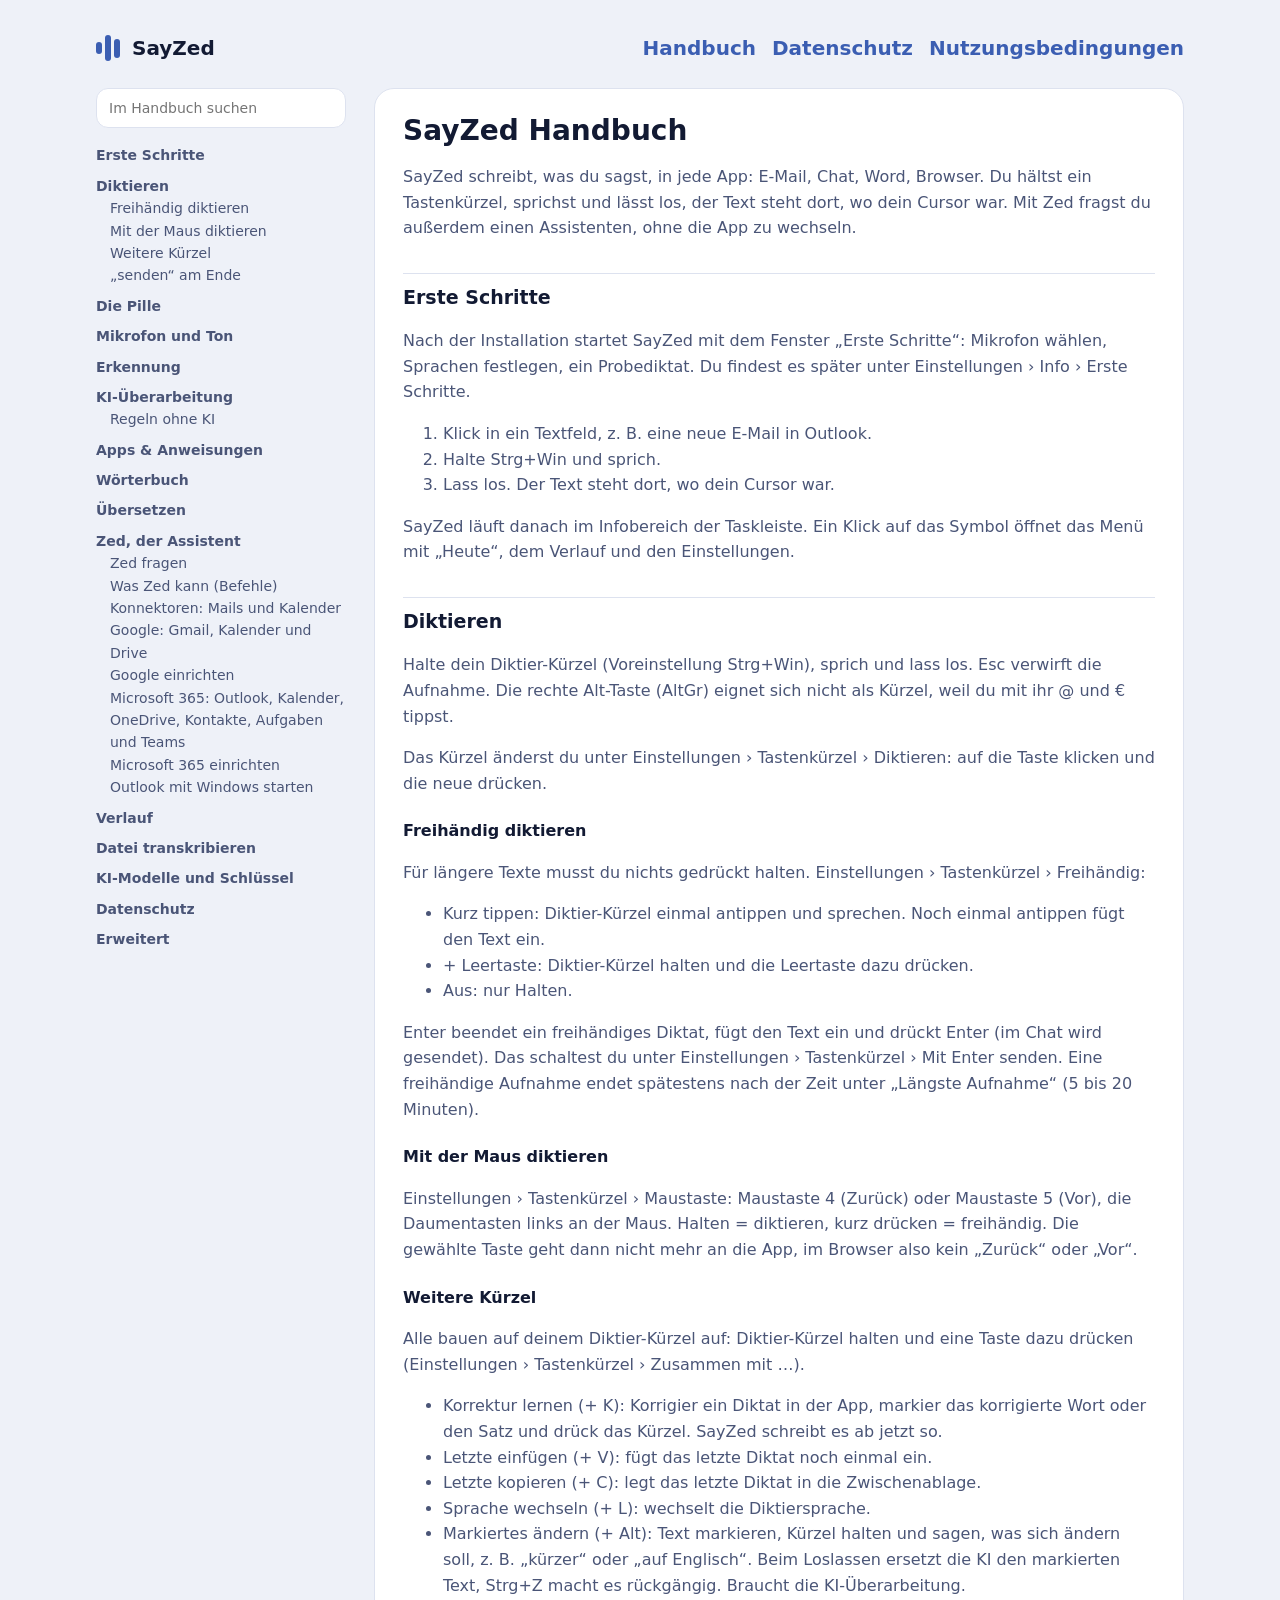
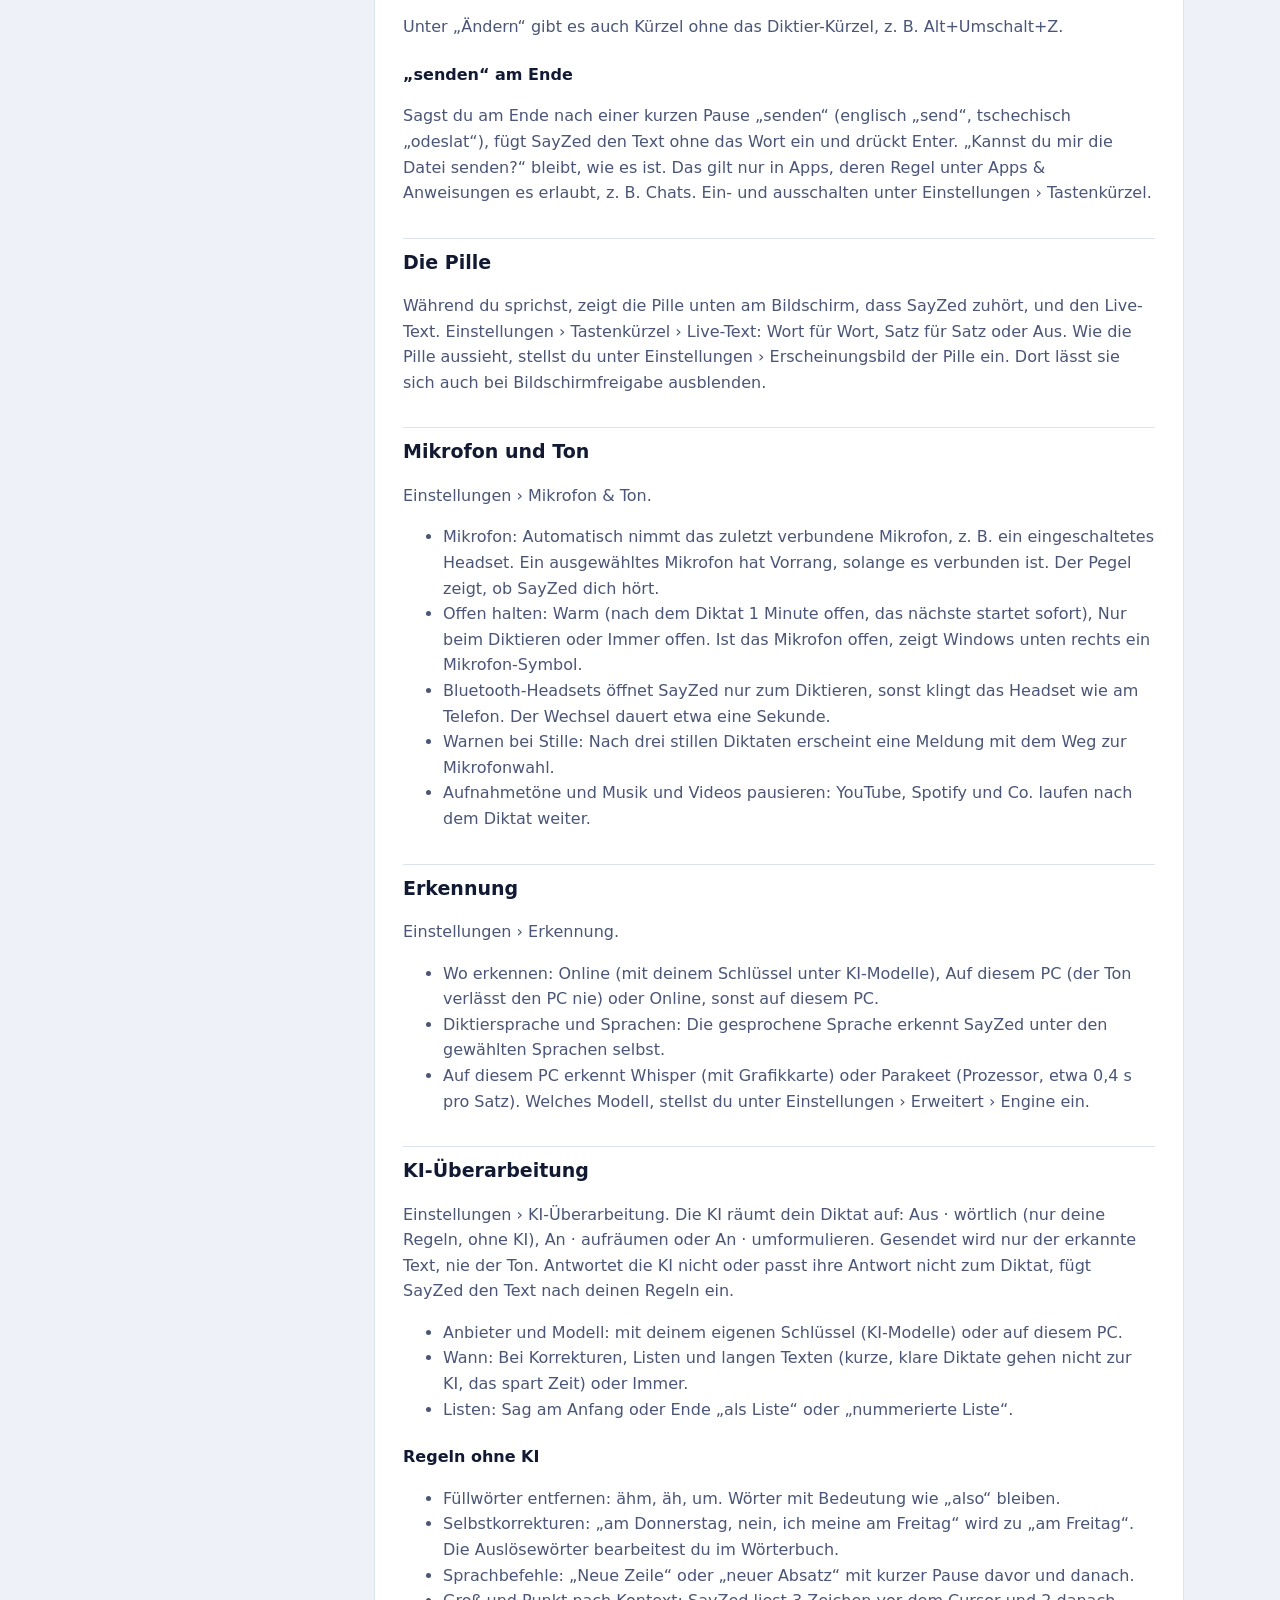
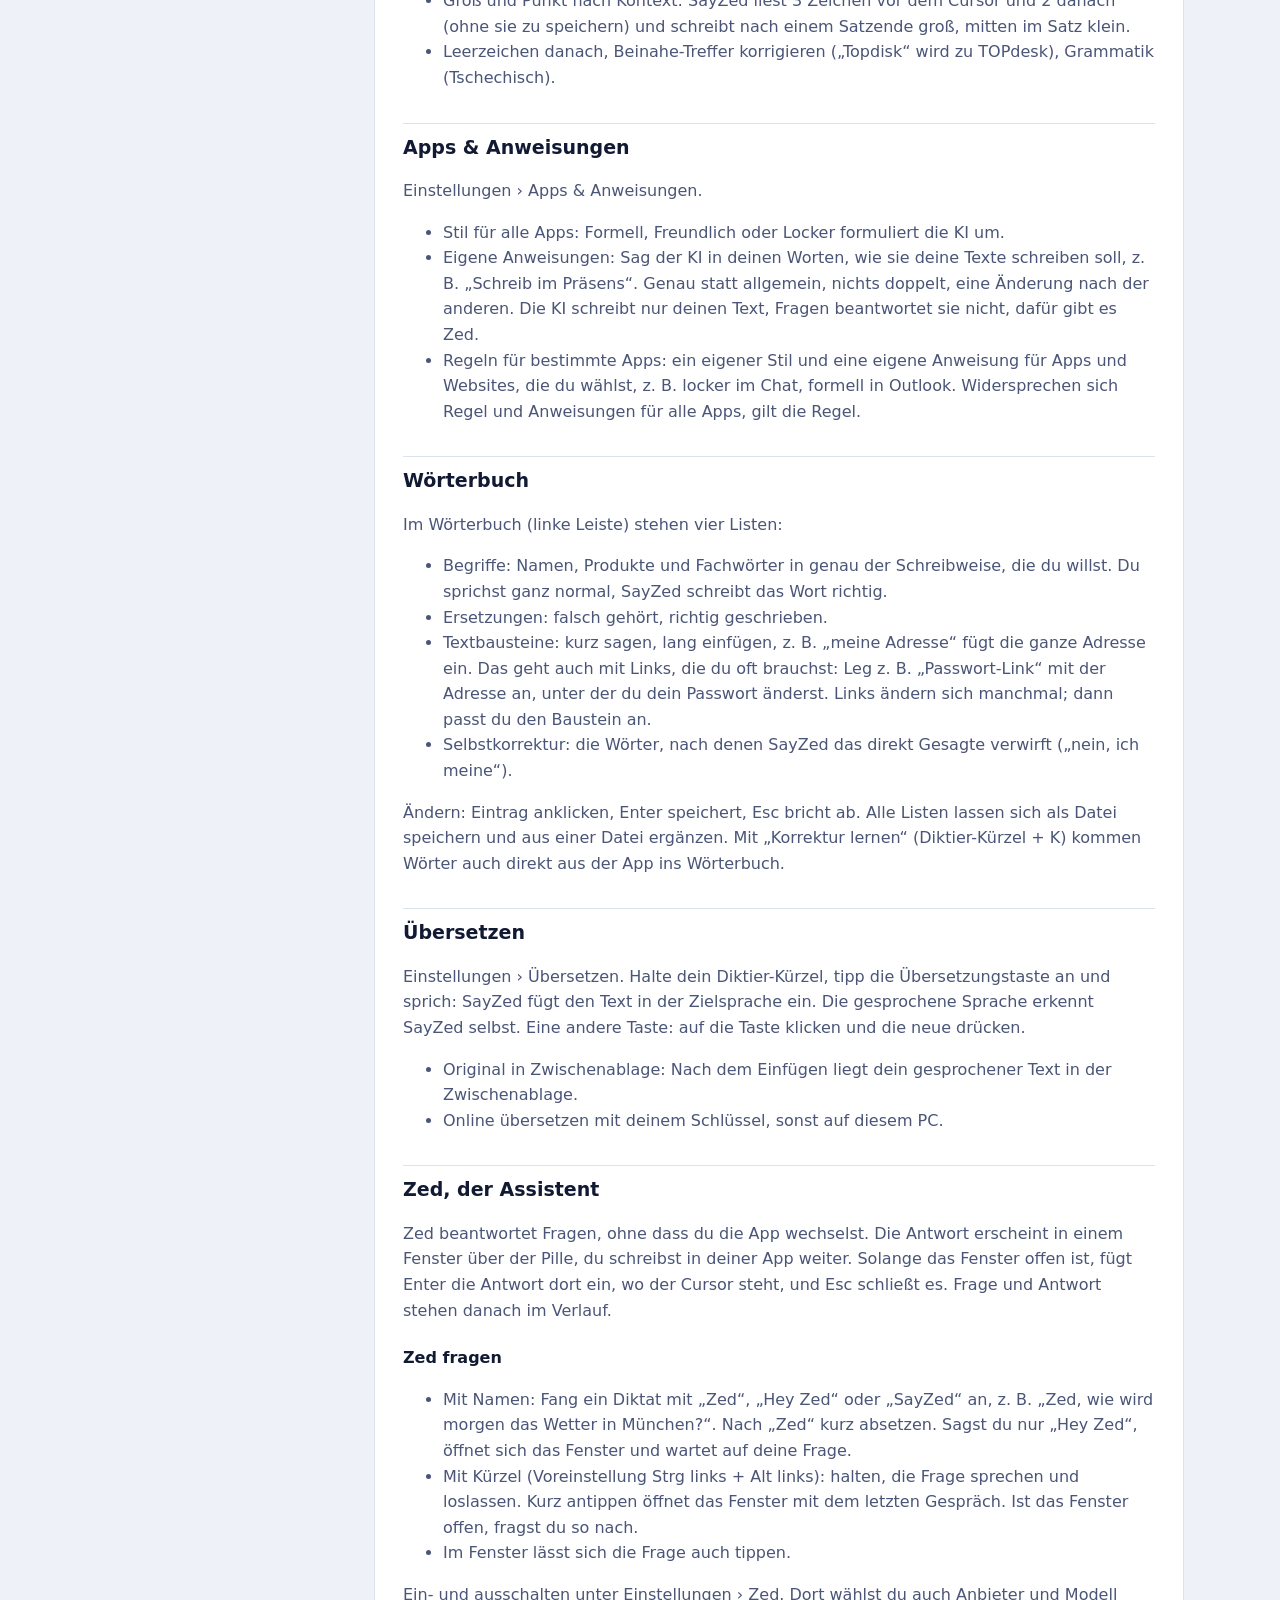
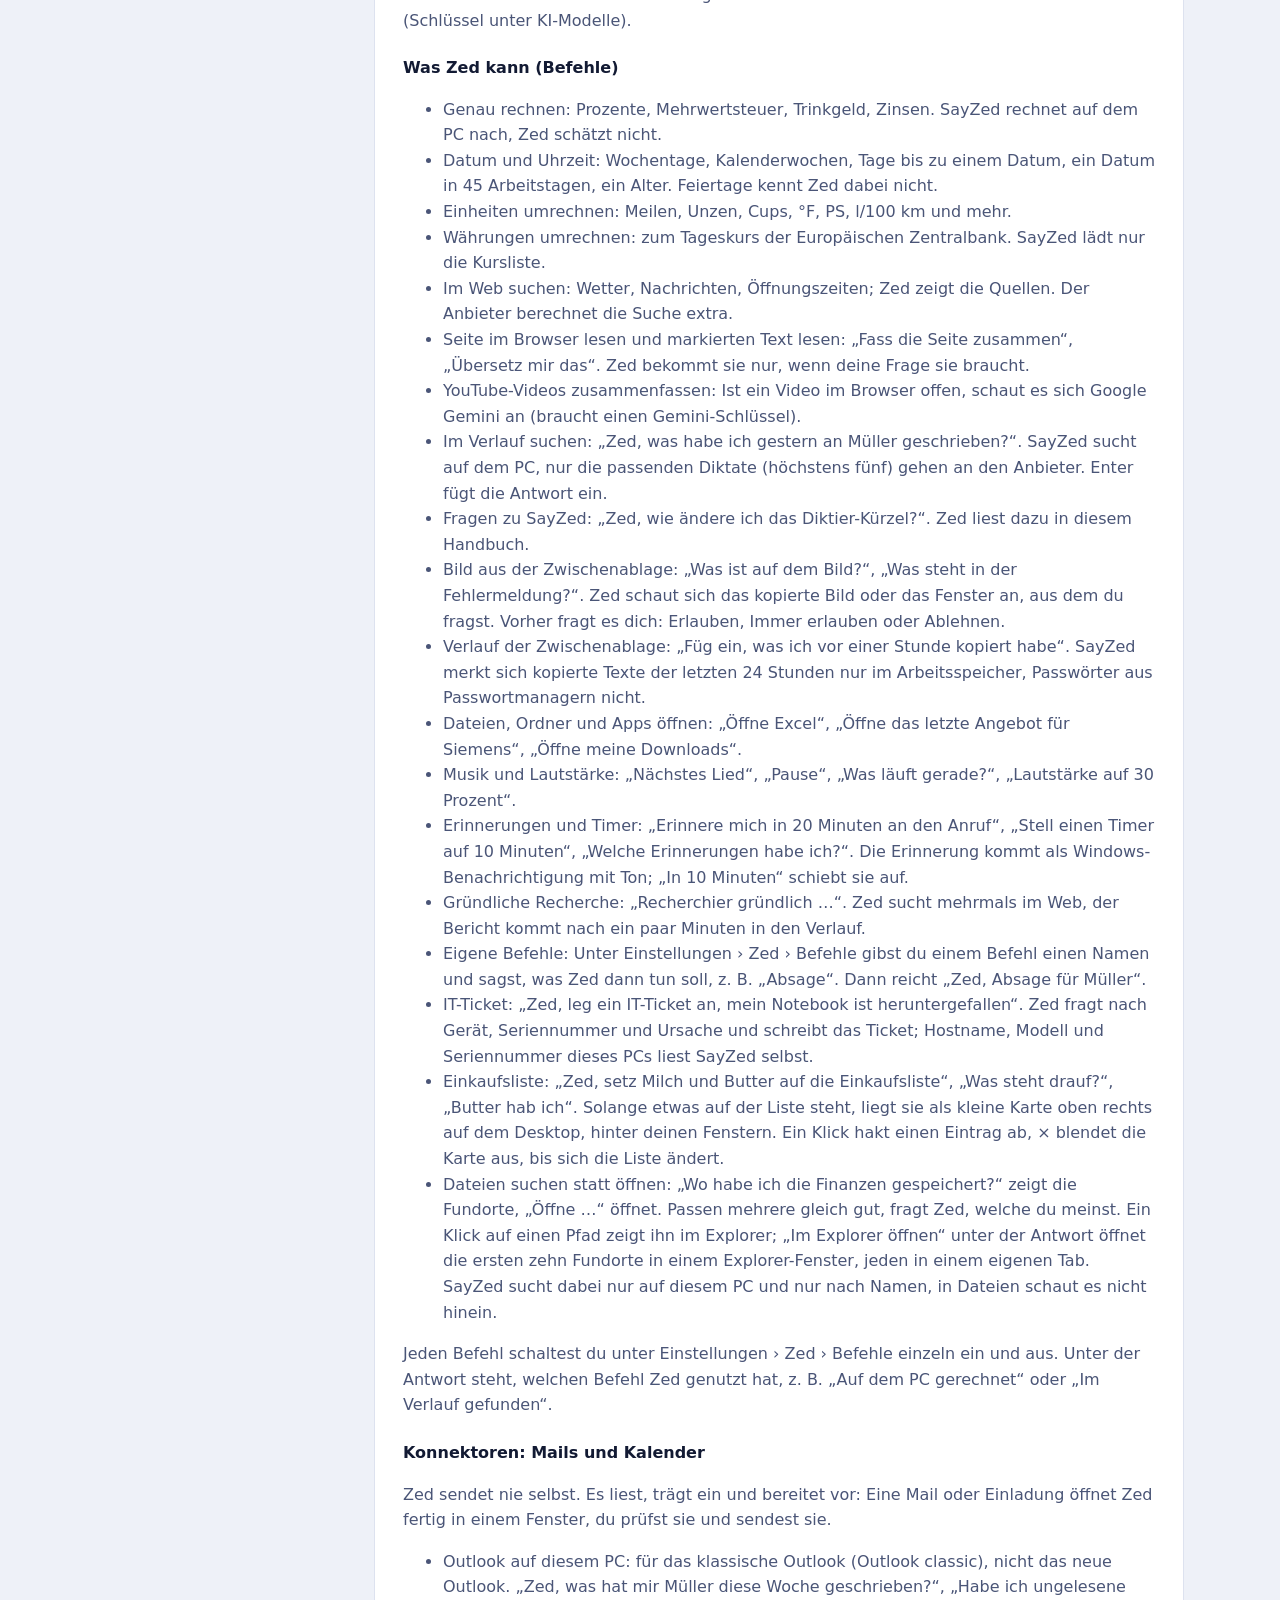
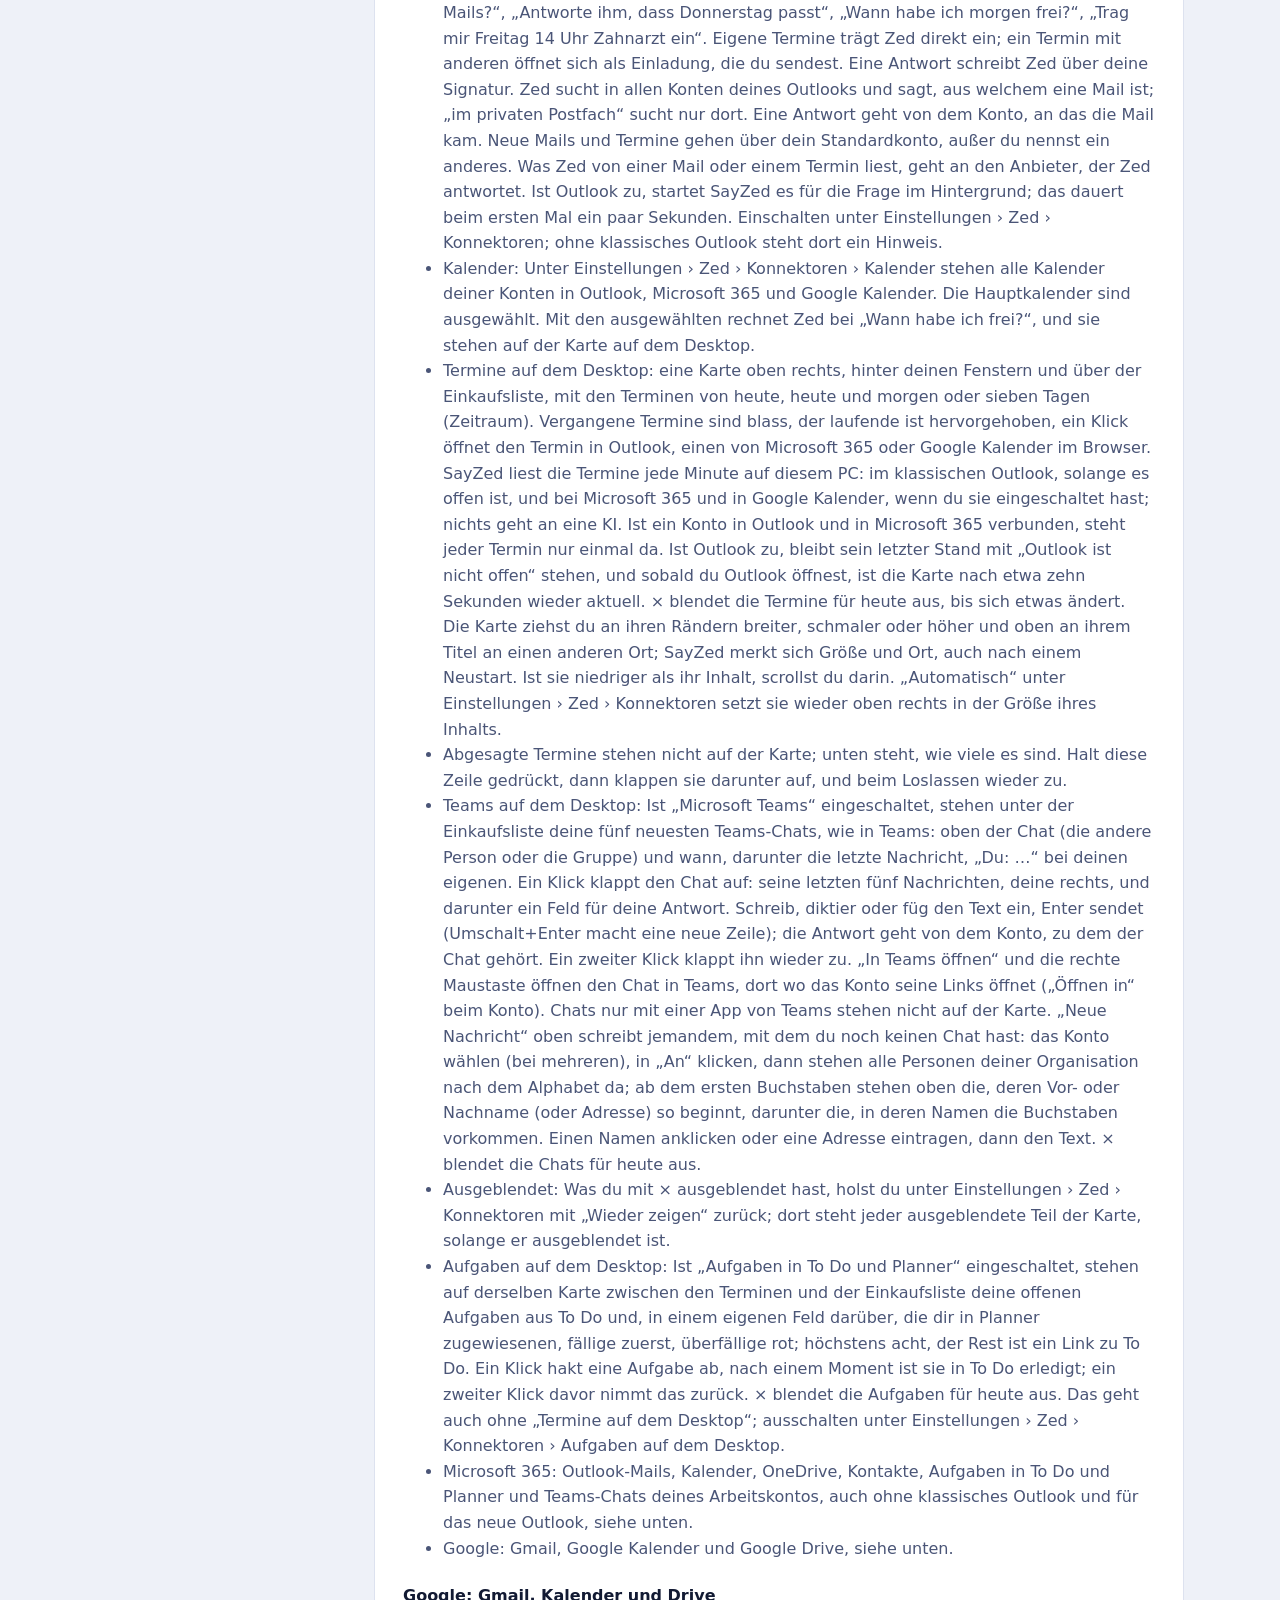
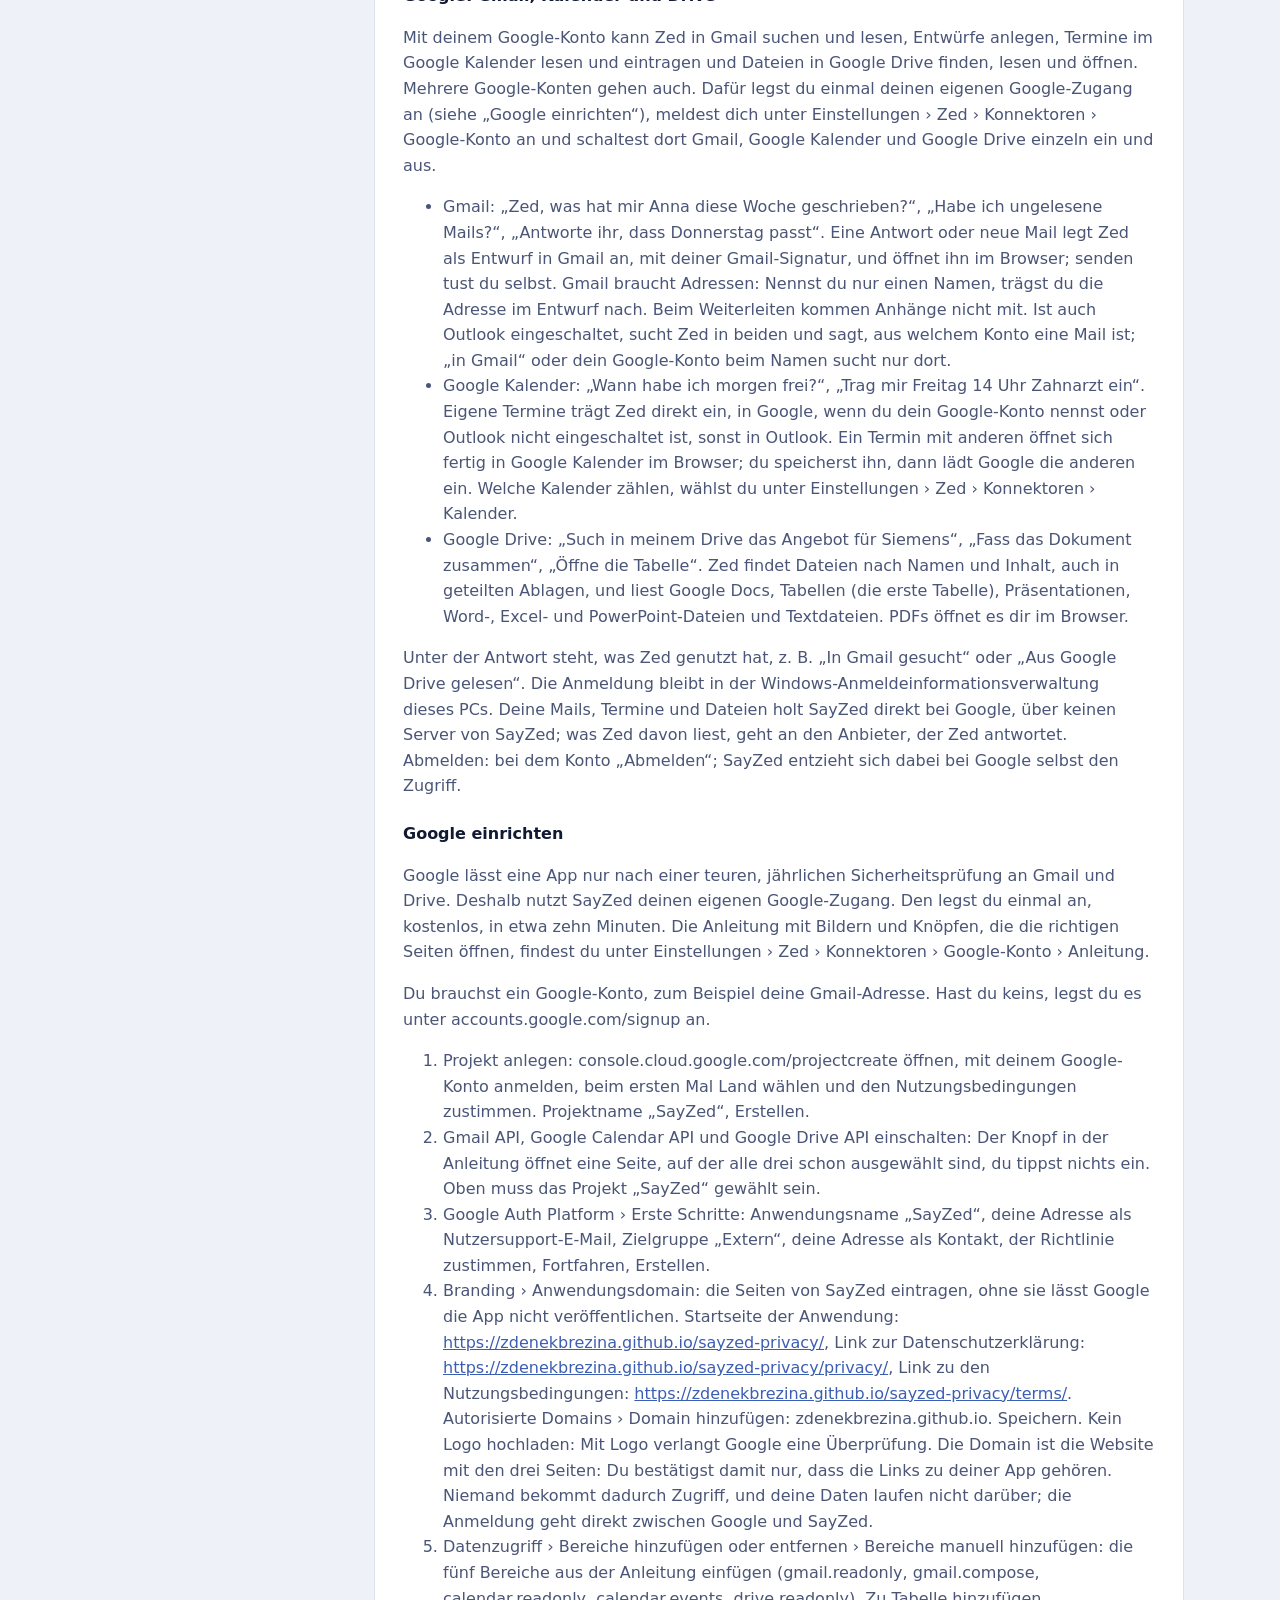
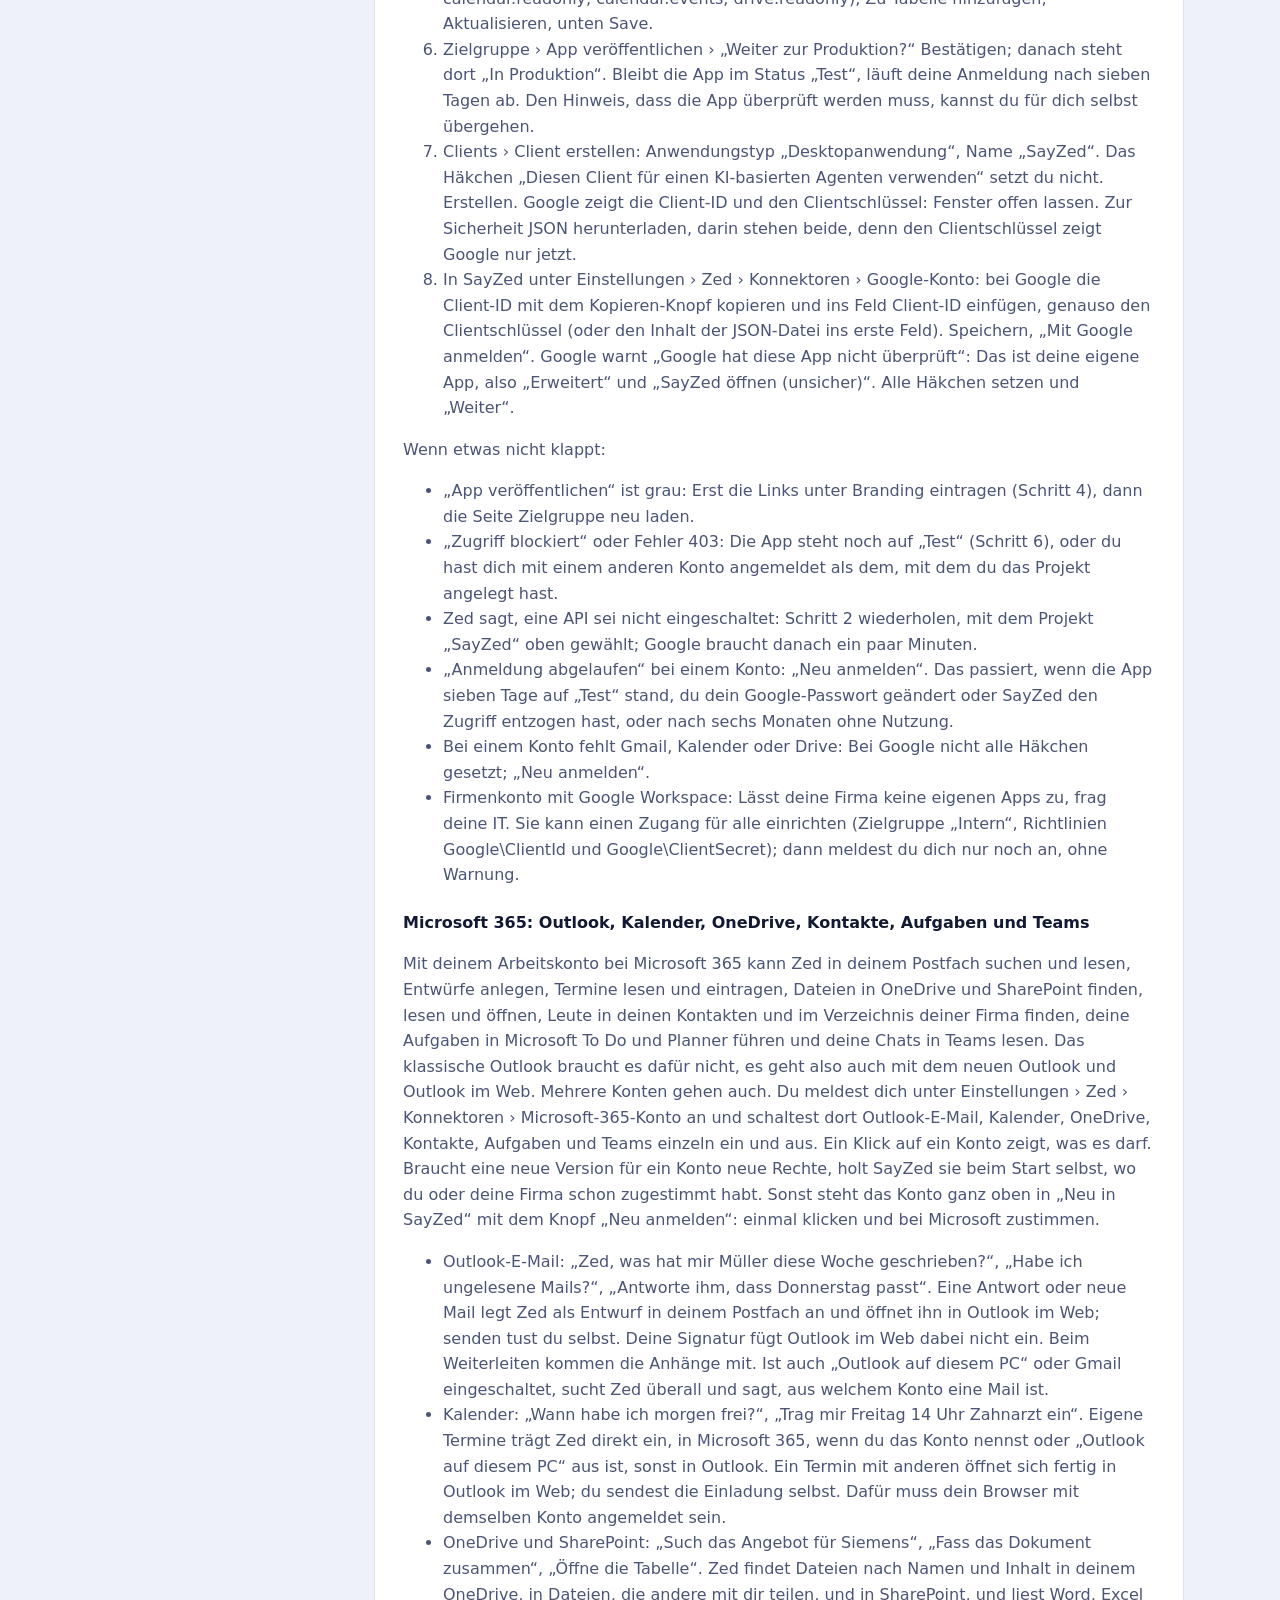
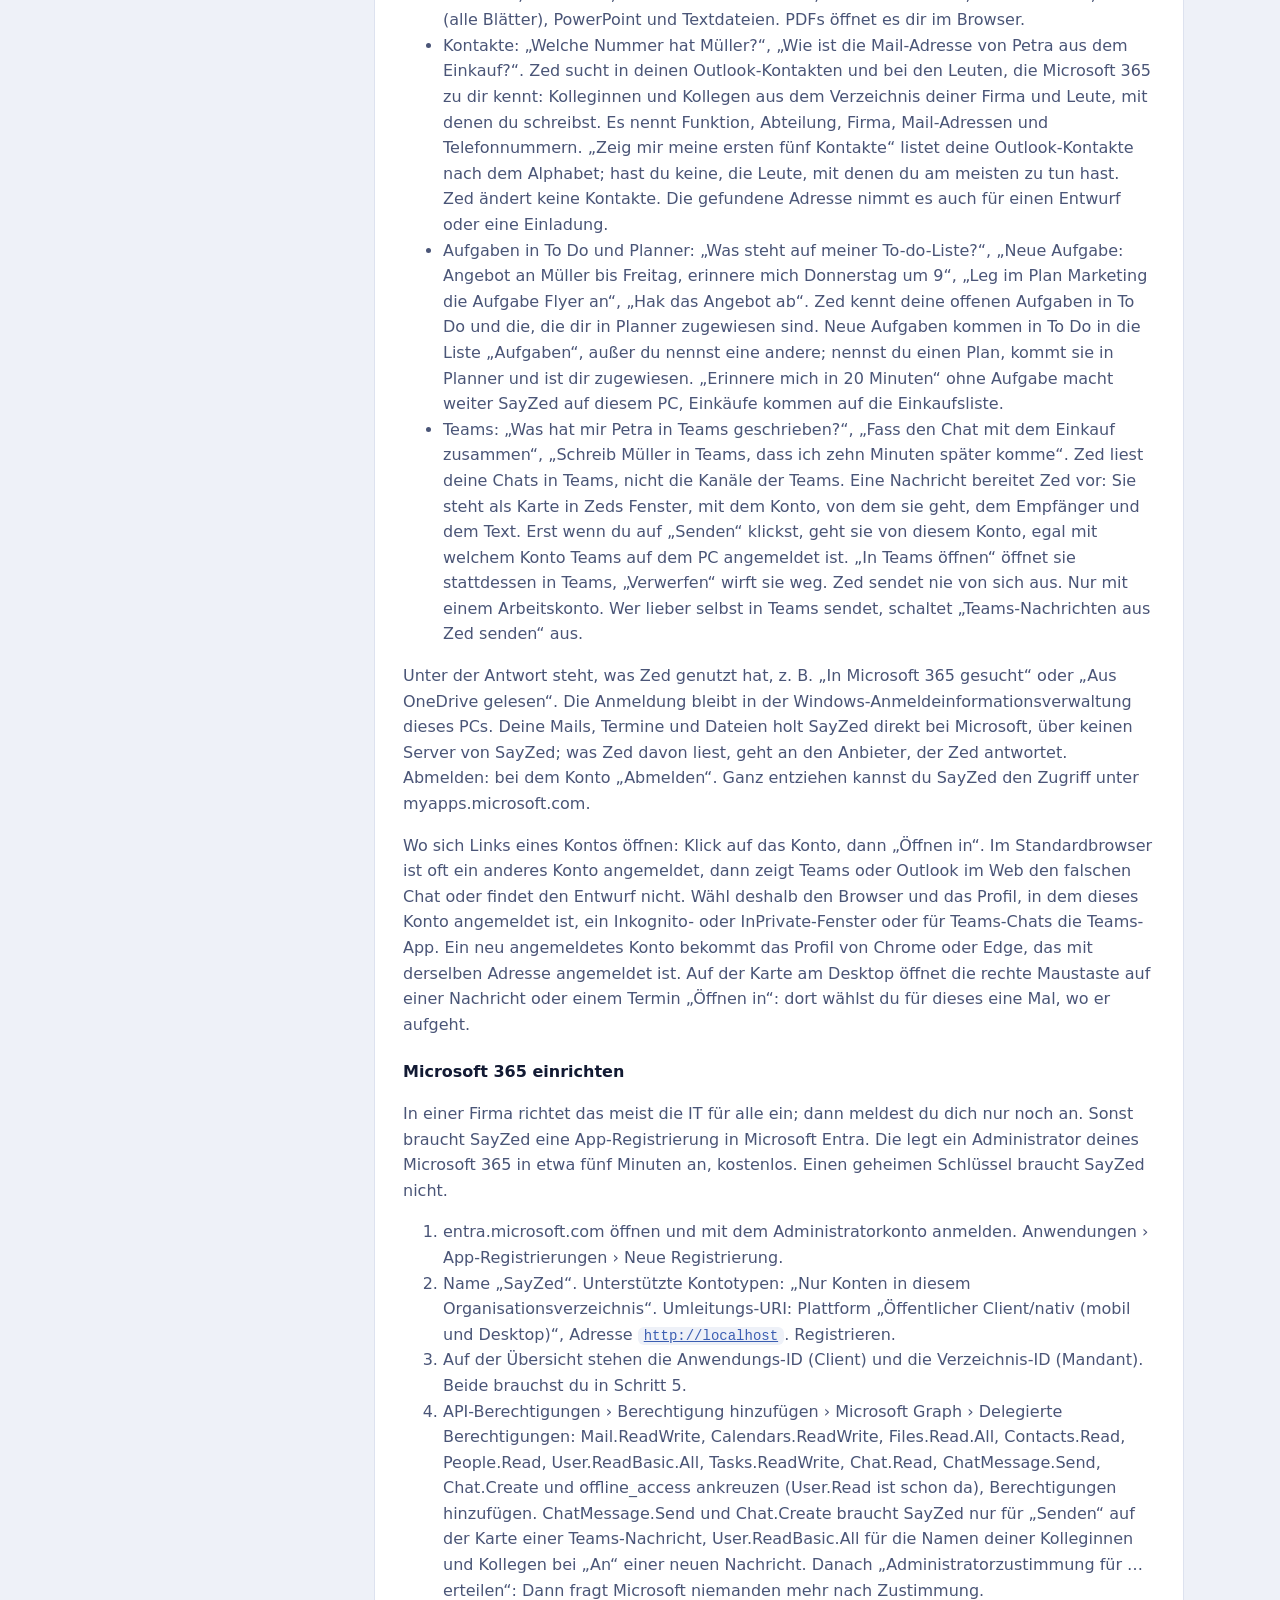
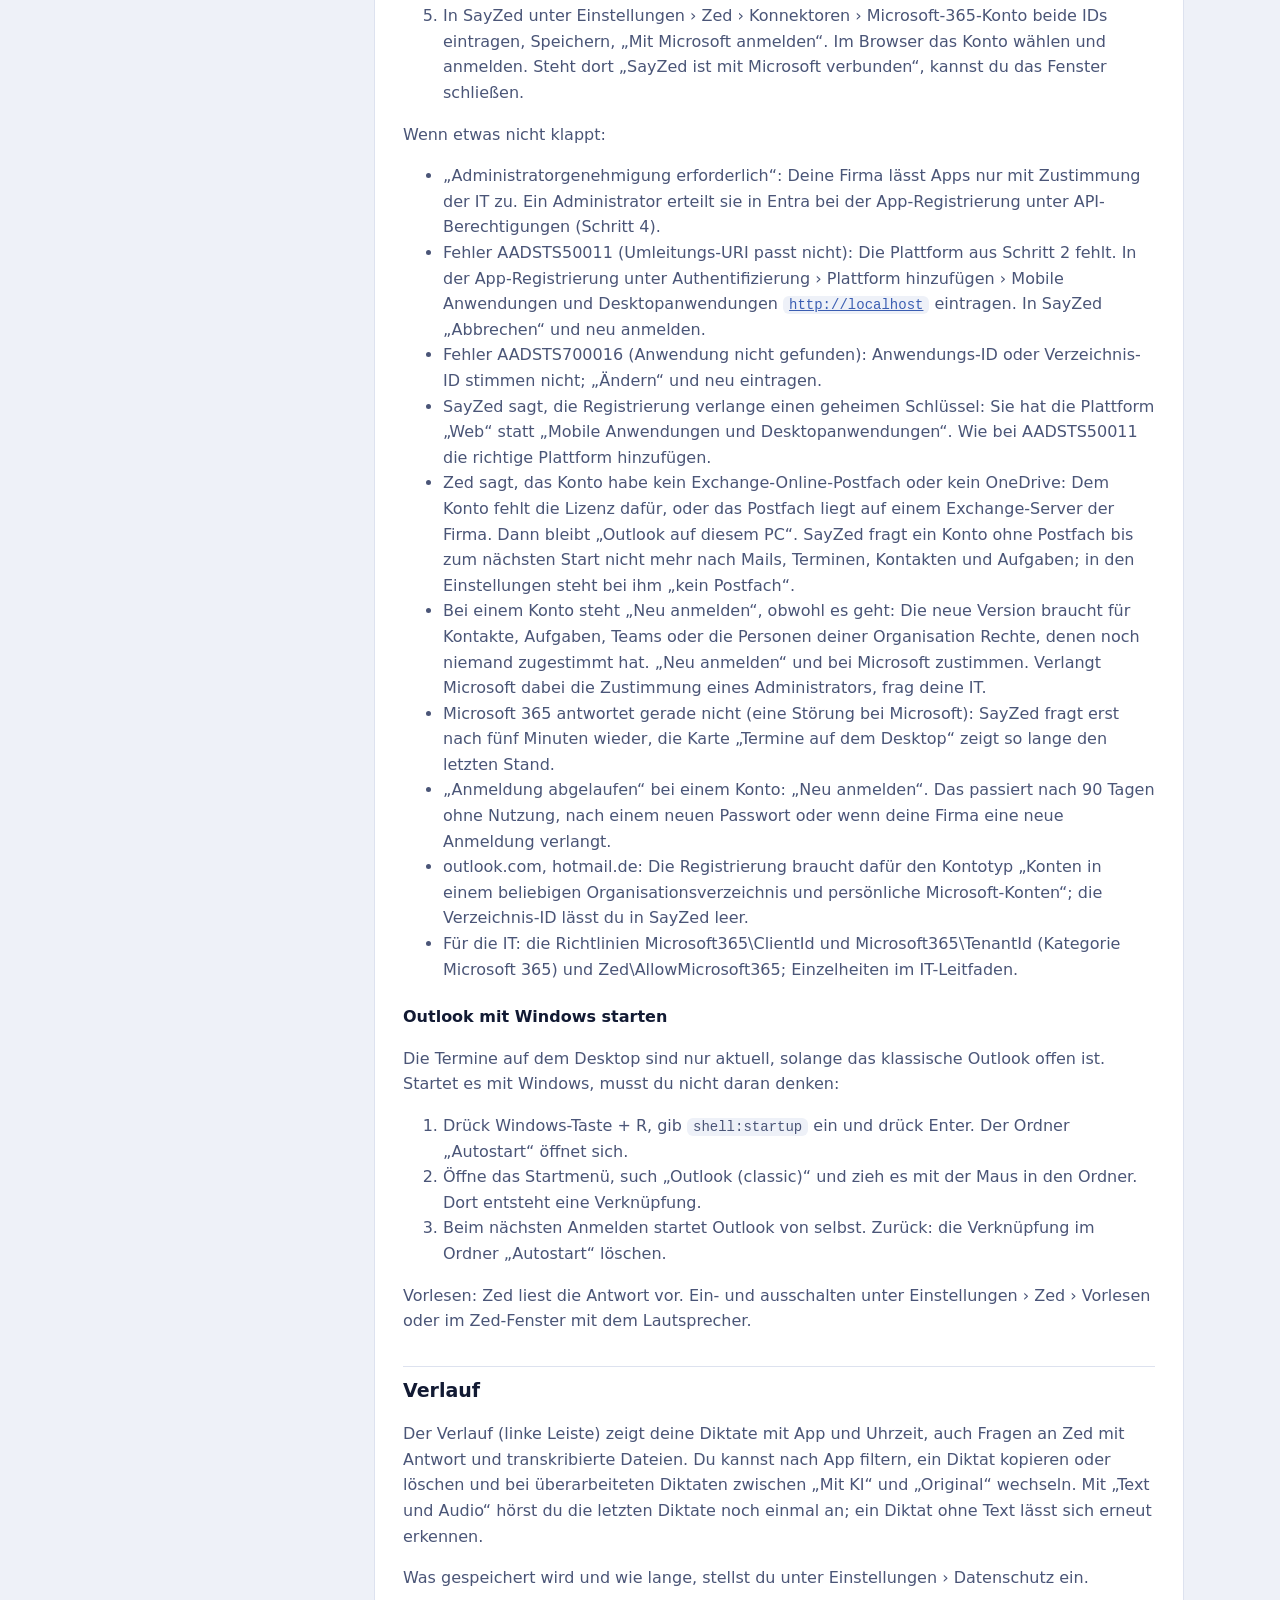
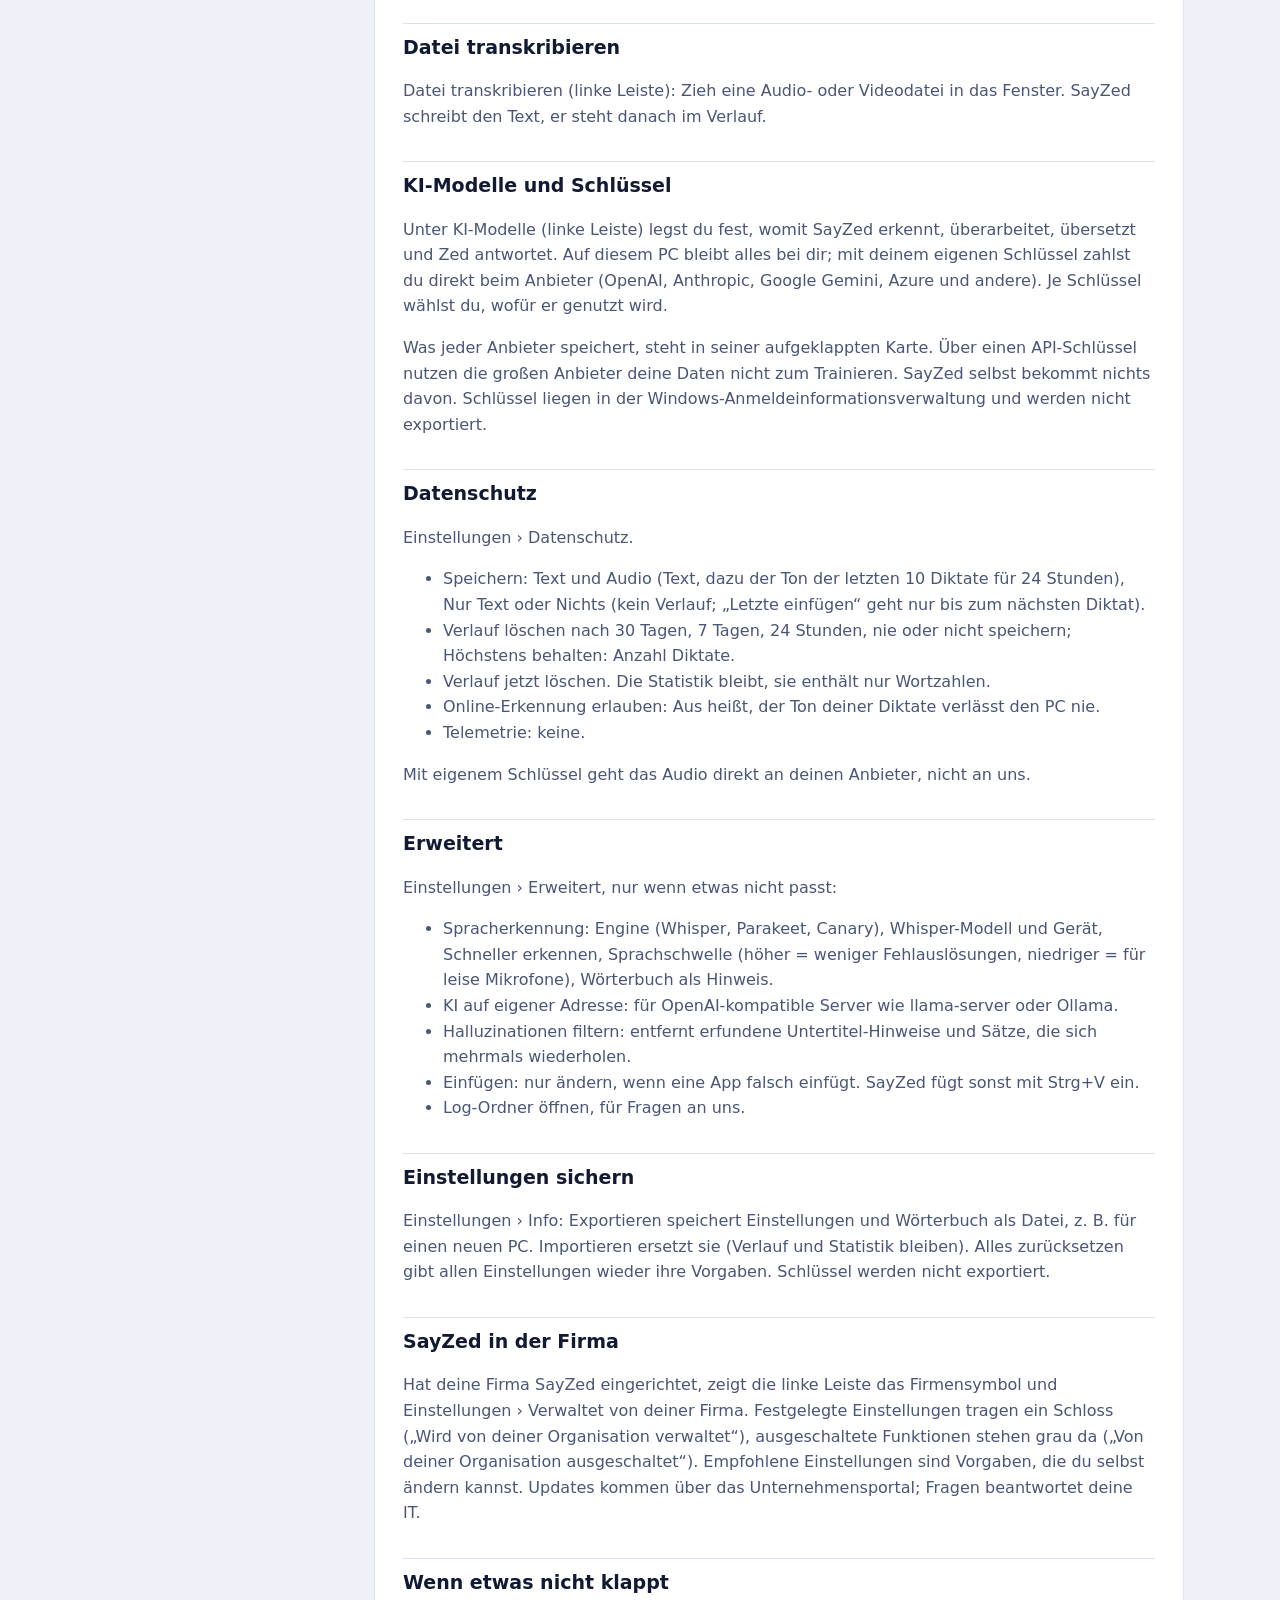
==== commit 76d5087b: "Privacy policy and Handbuch for 0.1.16: Teams messages from the desktop card, new permissions asked " ====
--- a/handbuch/index.html
+++ b/handbuch/index.html
@@ -95,7 +95,7 @@
 <p>Jeden Befehl schaltest du unter Einstellungen › Zed › Befehle einzeln ein und aus. Unter der Antwort steht, welchen Befehl Zed genutzt hat, z. B. „Auf dem PC gerechnet“ oder „Im Verlauf gefunden“.</p>
 <h3 id="konnektoren-mails-und-kalender">Konnektoren: Mails und Kalender <a class="anchor" href="#konnektoren-mails-und-kalender" aria-label="Link zu diesem Abschnitt">#</a></h3>
 <p>Zed sendet nie selbst. Es liest, trägt ein und bereitet vor: Eine Mail oder Einladung öffnet Zed fertig in einem Fenster, du prüfst sie und sendest sie.</p>
-<ul><li>Outlook auf diesem PC: für das klassische Outlook (Outlook classic), nicht das neue Outlook. „Zed, was hat mir Müller diese Woche geschrieben?“, „Habe ich ungelesene Mails?“, „Antworte ihm, dass Donnerstag passt“, „Wann habe ich morgen frei?“, „Trag mir Freitag 14 Uhr Zahnarzt ein“. Eigene Termine trägt Zed direkt ein; ein Termin mit anderen öffnet sich als Einladung, die du sendest. Eine Antwort schreibt Zed über deine Signatur. Zed sucht in allen Konten deines Outlooks und sagt, aus welchem eine Mail ist; „im privaten Postfach“ sucht nur dort. Eine Antwort geht von dem Konto, an das die Mail kam. Neue Mails und Termine gehen über dein Standardkonto, außer du nennst ein anderes. Was Zed von einer Mail oder einem Termin liest, geht an den Anbieter, der Zed antwortet. Ist Outlook zu, startet SayZed es für die Frage im Hintergrund; das dauert beim ersten Mal ein paar Sekunden. Einschalten unter Einstellungen › Zed › Konnektoren; ohne klassisches Outlook steht dort ein Hinweis.</li><li>Kalender: Unter Einstellungen › Zed › Konnektoren › Kalender stehen alle Kalender deiner Konten in Outlook, Microsoft 365 und Google Kalender. Die Hauptkalender sind ausgewählt. Mit den ausgewählten rechnet Zed bei „Wann habe ich frei?“, und sie stehen auf der Karte auf dem Desktop.</li><li>Termine auf dem Desktop: eine Karte oben rechts, hinter deinen Fenstern und über der Einkaufsliste, mit den Terminen von heute, heute und morgen oder sieben Tagen (Zeitraum). Vergangene Termine sind blass, der laufende ist hervorgehoben, ein Klick öffnet den Termin in Outlook, einen von Microsoft 365 oder Google Kalender im Browser. SayZed liest die Termine jede Minute auf diesem PC: im klassischen Outlook, solange es offen ist, und bei Microsoft 365 und in Google Kalender, wenn du sie eingeschaltet hast; nichts geht an eine KI. Ist ein Konto in Outlook und in Microsoft 365 verbunden, steht jeder Termin nur einmal da. Ist Outlook zu, bleibt sein letzter Stand mit „Outlook ist nicht offen“ stehen, und sobald du Outlook öffnest, ist die Karte nach etwa zehn Sekunden wieder aktuell. × blendet die Termine für heute aus, bis sich etwas ändert. Die Karte ziehst du an ihren Rändern breiter, schmaler oder höher und oben an ihrem Titel an einen anderen Ort; SayZed merkt sich Größe und Ort, auch nach einem Neustart. Ist sie niedriger als ihr Inhalt, scrollst du darin. „Automatisch“ unter Einstellungen › Zed › Konnektoren setzt sie wieder oben rechts in der Größe ihres Inhalts.</li><li>Abgesagte Termine stehen nicht auf der Karte; unten steht, wie viele es sind. Halt diese Zeile gedrückt, dann klappen sie darunter auf, und beim Loslassen wieder zu.</li><li>Teams auf dem Desktop: Ist „Microsoft Teams“ eingeschaltet, stehen unter der Einkaufsliste die letzten fünf Nachrichten deiner Teams-Chats, wer sie geschrieben hat und wann; ein Klick öffnet den Chat in Teams, × blendet sie für heute aus.</li><li>Aufgaben auf dem Desktop: Ist „Aufgaben in To Do und Planner“ eingeschaltet, stehen auf derselben Karte zwischen den Terminen und der Einkaufsliste deine offenen Aufgaben aus To Do und, in einem eigenen Feld darüber, die dir in Planner zugewiesenen, fällige zuerst, überfällige rot; höchstens acht, der Rest ist ein Link zu To Do. Ein Klick hakt eine Aufgabe ab, nach einem Moment ist sie in To Do erledigt; ein zweiter Klick davor nimmt das zurück. × blendet die Aufgaben für heute aus. Das geht auch ohne „Termine auf dem Desktop“; ausschalten unter Einstellungen › Zed › Konnektoren › Aufgaben auf dem Desktop.</li><li>Microsoft 365: Outlook-Mails, Kalender, OneDrive, Kontakte, Aufgaben in To Do und Planner und Teams-Chats deines Arbeitskontos, auch ohne klassisches Outlook und für das neue Outlook, siehe unten.</li><li>Google: Gmail, Google Kalender und Google Drive, siehe unten.</li></ul>
+<ul><li>Outlook auf diesem PC: für das klassische Outlook (Outlook classic), nicht das neue Outlook. „Zed, was hat mir Müller diese Woche geschrieben?“, „Habe ich ungelesene Mails?“, „Antworte ihm, dass Donnerstag passt“, „Wann habe ich morgen frei?“, „Trag mir Freitag 14 Uhr Zahnarzt ein“. Eigene Termine trägt Zed direkt ein; ein Termin mit anderen öffnet sich als Einladung, die du sendest. Eine Antwort schreibt Zed über deine Signatur. Zed sucht in allen Konten deines Outlooks und sagt, aus welchem eine Mail ist; „im privaten Postfach“ sucht nur dort. Eine Antwort geht von dem Konto, an das die Mail kam. Neue Mails und Termine gehen über dein Standardkonto, außer du nennst ein anderes. Was Zed von einer Mail oder einem Termin liest, geht an den Anbieter, der Zed antwortet. Ist Outlook zu, startet SayZed es für die Frage im Hintergrund; das dauert beim ersten Mal ein paar Sekunden. Einschalten unter Einstellungen › Zed › Konnektoren; ohne klassisches Outlook steht dort ein Hinweis.</li><li>Kalender: Unter Einstellungen › Zed › Konnektoren › Kalender stehen alle Kalender deiner Konten in Outlook, Microsoft 365 und Google Kalender. Die Hauptkalender sind ausgewählt. Mit den ausgewählten rechnet Zed bei „Wann habe ich frei?“, und sie stehen auf der Karte auf dem Desktop.</li><li>Termine auf dem Desktop: eine Karte oben rechts, hinter deinen Fenstern und über der Einkaufsliste, mit den Terminen von heute, heute und morgen oder sieben Tagen (Zeitraum). Vergangene Termine sind blass, der laufende ist hervorgehoben, ein Klick öffnet den Termin in Outlook, einen von Microsoft 365 oder Google Kalender im Browser. SayZed liest die Termine jede Minute auf diesem PC: im klassischen Outlook, solange es offen ist, und bei Microsoft 365 und in Google Kalender, wenn du sie eingeschaltet hast; nichts geht an eine KI. Ist ein Konto in Outlook und in Microsoft 365 verbunden, steht jeder Termin nur einmal da. Ist Outlook zu, bleibt sein letzter Stand mit „Outlook ist nicht offen“ stehen, und sobald du Outlook öffnest, ist die Karte nach etwa zehn Sekunden wieder aktuell. × blendet die Termine für heute aus, bis sich etwas ändert. Die Karte ziehst du an ihren Rändern breiter, schmaler oder höher und oben an ihrem Titel an einen anderen Ort; SayZed merkt sich Größe und Ort, auch nach einem Neustart. Ist sie niedriger als ihr Inhalt, scrollst du darin. „Automatisch“ unter Einstellungen › Zed › Konnektoren setzt sie wieder oben rechts in der Größe ihres Inhalts.</li><li>Abgesagte Termine stehen nicht auf der Karte; unten steht, wie viele es sind. Halt diese Zeile gedrückt, dann klappen sie darunter auf, und beim Loslassen wieder zu.</li><li>Teams auf dem Desktop: Ist „Microsoft Teams“ eingeschaltet, stehen unter der Einkaufsliste deine fünf neuesten Teams-Chats, wie in Teams: oben der Chat (die andere Person oder die Gruppe) und wann, darunter die letzte Nachricht, „Du: …“ bei deinen eigenen. Ein Klick klappt den Chat auf: seine letzten fünf Nachrichten, deine rechts, und darunter ein Feld für deine Antwort. Schreib, diktier oder füg den Text ein, Enter sendet (Umschalt+Enter macht eine neue Zeile); die Antwort geht von dem Konto, zu dem der Chat gehört. Ein zweiter Klick klappt ihn wieder zu. „In Teams öffnen“ und die rechte Maustaste öffnen den Chat in Teams, dort wo das Konto seine Links öffnet („Öffnen in“ beim Konto). Chats nur mit einer App von Teams stehen nicht auf der Karte. „Neue Nachricht“ oben schreibt jemandem, mit dem du noch keinen Chat hast: das Konto wählen (bei mehreren), in „An“ klicken, dann stehen alle Personen deiner Organisation nach dem Alphabet da; ab dem ersten Buchstaben stehen oben die, deren Vor- oder Nachname (oder Adresse) so beginnt, darunter die, in deren Namen die Buchstaben vorkommen. Einen Namen anklicken oder eine Adresse eintragen, dann den Text. × blendet die Chats für heute aus.</li><li>Ausgeblendet: Was du mit × ausgeblendet hast, holst du unter Einstellungen › Zed › Konnektoren mit „Wieder zeigen“ zurück; dort steht jeder ausgeblendete Teil der Karte, solange er ausgeblendet ist.</li><li>Aufgaben auf dem Desktop: Ist „Aufgaben in To Do und Planner“ eingeschaltet, stehen auf derselben Karte zwischen den Terminen und der Einkaufsliste deine offenen Aufgaben aus To Do und, in einem eigenen Feld darüber, die dir in Planner zugewiesenen, fällige zuerst, überfällige rot; höchstens acht, der Rest ist ein Link zu To Do. Ein Klick hakt eine Aufgabe ab, nach einem Moment ist sie in To Do erledigt; ein zweiter Klick davor nimmt das zurück. × blendet die Aufgaben für heute aus. Das geht auch ohne „Termine auf dem Desktop“; ausschalten unter Einstellungen › Zed › Konnektoren › Aufgaben auf dem Desktop.</li><li>Microsoft 365: Outlook-Mails, Kalender, OneDrive, Kontakte, Aufgaben in To Do und Planner und Teams-Chats deines Arbeitskontos, auch ohne klassisches Outlook und für das neue Outlook, siehe unten.</li><li>Google: Gmail, Google Kalender und Google Drive, siehe unten.</li></ul>
 <h3 id="google-gmail-kalender-und-drive">Google: Gmail, Kalender und Drive <a class="anchor" href="#google-gmail-kalender-und-drive" aria-label="Link zu diesem Abschnitt">#</a></h3>
 <p>Mit deinem Google-Konto kann Zed in Gmail suchen und lesen, Entwürfe anlegen, Termine im Google Kalender lesen und eintragen und Dateien in Google Drive finden, lesen und öffnen. Mehrere Google-Konten gehen auch. Dafür legst du einmal deinen eigenen Google-Zugang an (siehe „Google einrichten“), meldest dich unter Einstellungen › Zed › Konnektoren › Google-Konto an und schaltest dort Gmail, Google Kalender und Google Drive einzeln ein und aus.</p>
 <ul><li>Gmail: „Zed, was hat mir Anna diese Woche geschrieben?“, „Habe ich ungelesene Mails?“, „Antworte ihr, dass Donnerstag passt“. Eine Antwort oder neue Mail legt Zed als Entwurf in Gmail an, mit deiner Gmail-Signatur, und öffnet ihn im Browser; senden tust du selbst. Gmail braucht Adressen: Nennst du nur einen Namen, trägst du die Adresse im Entwurf nach. Beim Weiterleiten kommen Anhänge nicht mit. Ist auch Outlook eingeschaltet, sucht Zed in beiden und sagt, aus welchem Konto eine Mail ist; „in Gmail“ oder dein Google-Konto beim Namen sucht nur dort.</li><li>Google Kalender: „Wann habe ich morgen frei?“, „Trag mir Freitag 14 Uhr Zahnarzt ein“. Eigene Termine trägt Zed direkt ein, in Google, wenn du dein Google-Konto nennst oder Outlook nicht eingeschaltet ist, sonst in Outlook. Ein Termin mit anderen öffnet sich fertig in Google Kalender im Browser; du speicherst ihn, dann lädt Google die anderen ein. Welche Kalender zählen, wählst du unter Einstellungen › Zed › Konnektoren › Kalender.</li><li>Google Drive: „Such in meinem Drive das Angebot für Siemens“, „Fass das Dokument zusammen“, „Öffne die Tabelle“. Zed findet Dateien nach Namen und Inhalt, auch in geteilten Ablagen, und liest Google Docs, Tabellen (die erste Tabelle), Präsentationen, Word-, Excel- und PowerPoint-Dateien und Textdateien. PDFs öffnet es dir im Browser.</li></ul>
@@ -107,14 +107,15 @@
 <p>Wenn etwas nicht klappt:</p>
 <ul><li>„App veröffentlichen“ ist grau: Erst die Links unter Branding eintragen (Schritt 4), dann die Seite Zielgruppe neu laden.</li><li>„Zugriff blockiert“ oder Fehler 403: Die App steht noch auf „Test“ (Schritt 6), oder du hast dich mit einem anderen Konto angemeldet als dem, mit dem du das Projekt angelegt hast.</li><li>Zed sagt, eine API sei nicht eingeschaltet: Schritt 2 wiederholen, mit dem Projekt „SayZed“ oben gewählt; Google braucht danach ein paar Minuten.</li><li>„Anmeldung abgelaufen“ bei einem Konto: „Neu anmelden“. Das passiert, wenn die App sieben Tage auf „Test“ stand, du dein Google-Passwort geändert oder SayZed den Zugriff entzogen hast, oder nach sechs Monaten ohne Nutzung.</li><li>Bei einem Konto fehlt Gmail, Kalender oder Drive: Bei Google nicht alle Häkchen gesetzt; „Neu anmelden“.</li><li>Firmenkonto mit Google Workspace: Lässt deine Firma keine eigenen Apps zu, frag deine IT. Sie kann einen Zugang für alle einrichten (Zielgruppe „Intern“, Richtlinien Google\ClientId und Google\ClientSecret); dann meldest du dich nur noch an, ohne Warnung.</li></ul>
 <h3 id="microsoft-365-outlook-kalender-onedrive-kontakte-aufgaben-und-teams">Microsoft 365: Outlook, Kalender, OneDrive, Kontakte, Aufgaben und Teams <a class="anchor" href="#microsoft-365-outlook-kalender-onedrive-kontakte-aufgaben-und-teams" aria-label="Link zu diesem Abschnitt">#</a></h3>
-<p>Mit deinem Arbeitskonto bei Microsoft 365 kann Zed in deinem Postfach suchen und lesen, Entwürfe anlegen, Termine lesen und eintragen, Dateien in OneDrive und SharePoint finden, lesen und öffnen, Leute in deinen Kontakten und im Verzeichnis deiner Firma finden, deine Aufgaben in Microsoft To Do und Planner führen und deine Chats in Teams lesen. Das klassische Outlook braucht es dafür nicht, es geht also auch mit dem neuen Outlook und Outlook im Web. Mehrere Konten gehen auch. Du meldest dich unter Einstellungen › Zed › Konnektoren › Microsoft-365-Konto an und schaltest dort Outlook-E-Mail, Kalender, OneDrive, Kontakte, Aufgaben und Teams einzeln ein und aus. Ein Klick auf ein Konto zeigt, was es darf. Hast du dein Konto vor Version 0.1.16 angemeldet, klick bei ihm einmal „Neu anmelden“: Erst dann darf SayZed alles davon lesen.</p>
-<ul><li>Outlook-E-Mail: „Zed, was hat mir Müller diese Woche geschrieben?“, „Habe ich ungelesene Mails?“, „Antworte ihm, dass Donnerstag passt“. Eine Antwort oder neue Mail legt Zed als Entwurf in deinem Postfach an und öffnet ihn in Outlook im Web; senden tust du selbst. Deine Signatur fügt Outlook im Web dabei nicht ein. Beim Weiterleiten kommen die Anhänge mit. Ist auch „Outlook auf diesem PC“ oder Gmail eingeschaltet, sucht Zed überall und sagt, aus welchem Konto eine Mail ist.</li><li>Kalender: „Wann habe ich morgen frei?“, „Trag mir Freitag 14 Uhr Zahnarzt ein“. Eigene Termine trägt Zed direkt ein, in Microsoft 365, wenn du das Konto nennst oder „Outlook auf diesem PC“ aus ist, sonst in Outlook. Ein Termin mit anderen öffnet sich fertig in Outlook im Web; du sendest die Einladung selbst. Dafür muss dein Browser mit demselben Konto angemeldet sein.</li><li>OneDrive und SharePoint: „Such das Angebot für Siemens“, „Fass das Dokument zusammen“, „Öffne die Tabelle“. Zed findet Dateien nach Namen und Inhalt in deinem OneDrive, in Dateien, die andere mit dir teilen, und in SharePoint, und liest Word, Excel (alle Blätter), PowerPoint und Textdateien. PDFs öffnet es dir im Browser.</li><li>Kontakte: „Welche Nummer hat Müller?“, „Wie ist die Mail-Adresse von Petra aus dem Einkauf?“. Zed sucht in deinen Outlook-Kontakten und bei den Leuten, die Microsoft 365 zu dir kennt: Kolleginnen und Kollegen aus dem Verzeichnis deiner Firma und Leute, mit denen du schreibst. Es nennt Funktion, Abteilung, Firma, Mail-Adressen und Telefonnummern. „Zeig mir meine ersten fünf Kontakte“ listet deine Outlook-Kontakte nach dem Alphabet; hast du keine, die Leute, mit denen du am meisten zu tun hast. Zed ändert keine Kontakte. Die gefundene Adresse nimmt es auch für einen Entwurf oder eine Einladung.</li><li>Aufgaben in To Do und Planner: „Was steht auf meiner To-do-Liste?“, „Neue Aufgabe: Angebot an Müller bis Freitag, erinnere mich Donnerstag um 9“, „Leg im Plan Marketing die Aufgabe Flyer an“, „Hak das Angebot ab“. Zed kennt deine offenen Aufgaben in To Do und die, die dir in Planner zugewiesen sind. Neue Aufgaben kommen in To Do in die Liste „Aufgaben“, außer du nennst eine andere; nennst du einen Plan, kommt sie in Planner und ist dir zugewiesen. „Erinnere mich in 20 Minuten“ ohne Aufgabe macht weiter SayZed auf diesem PC, Einkäufe kommen auf die Einkaufsliste.</li><li>Teams: „Was hat mir Petra in Teams geschrieben?“, „Fass den Chat mit dem Einkauf zusammen“, „Schreib Müller in Teams, dass ich zehn Minuten später komme“. Zed liest deine Chats in Teams, nicht die Kanäle der Teams. Eine Nachricht bereitet Zed vor: Teams öffnet den Chat mit dem Text, senden tust du selbst. Nur mit einem Arbeitskonto.</li></ul>
+<p>Mit deinem Arbeitskonto bei Microsoft 365 kann Zed in deinem Postfach suchen und lesen, Entwürfe anlegen, Termine lesen und eintragen, Dateien in OneDrive und SharePoint finden, lesen und öffnen, Leute in deinen Kontakten und im Verzeichnis deiner Firma finden, deine Aufgaben in Microsoft To Do und Planner führen und deine Chats in Teams lesen. Das klassische Outlook braucht es dafür nicht, es geht also auch mit dem neuen Outlook und Outlook im Web. Mehrere Konten gehen auch. Du meldest dich unter Einstellungen › Zed › Konnektoren › Microsoft-365-Konto an und schaltest dort Outlook-E-Mail, Kalender, OneDrive, Kontakte, Aufgaben und Teams einzeln ein und aus. Ein Klick auf ein Konto zeigt, was es darf. Braucht eine neue Version für ein Konto neue Rechte, holt SayZed sie beim Start selbst, wo du oder deine Firma schon zugestimmt habt. Sonst steht das Konto ganz oben in „Neu in SayZed“ mit dem Knopf „Neu anmelden“: einmal klicken und bei Microsoft zustimmen.</p>
+<ul><li>Outlook-E-Mail: „Zed, was hat mir Müller diese Woche geschrieben?“, „Habe ich ungelesene Mails?“, „Antworte ihm, dass Donnerstag passt“. Eine Antwort oder neue Mail legt Zed als Entwurf in deinem Postfach an und öffnet ihn in Outlook im Web; senden tust du selbst. Deine Signatur fügt Outlook im Web dabei nicht ein. Beim Weiterleiten kommen die Anhänge mit. Ist auch „Outlook auf diesem PC“ oder Gmail eingeschaltet, sucht Zed überall und sagt, aus welchem Konto eine Mail ist.</li><li>Kalender: „Wann habe ich morgen frei?“, „Trag mir Freitag 14 Uhr Zahnarzt ein“. Eigene Termine trägt Zed direkt ein, in Microsoft 365, wenn du das Konto nennst oder „Outlook auf diesem PC“ aus ist, sonst in Outlook. Ein Termin mit anderen öffnet sich fertig in Outlook im Web; du sendest die Einladung selbst. Dafür muss dein Browser mit demselben Konto angemeldet sein.</li><li>OneDrive und SharePoint: „Such das Angebot für Siemens“, „Fass das Dokument zusammen“, „Öffne die Tabelle“. Zed findet Dateien nach Namen und Inhalt in deinem OneDrive, in Dateien, die andere mit dir teilen, und in SharePoint, und liest Word, Excel (alle Blätter), PowerPoint und Textdateien. PDFs öffnet es dir im Browser.</li><li>Kontakte: „Welche Nummer hat Müller?“, „Wie ist die Mail-Adresse von Petra aus dem Einkauf?“. Zed sucht in deinen Outlook-Kontakten und bei den Leuten, die Microsoft 365 zu dir kennt: Kolleginnen und Kollegen aus dem Verzeichnis deiner Firma und Leute, mit denen du schreibst. Es nennt Funktion, Abteilung, Firma, Mail-Adressen und Telefonnummern. „Zeig mir meine ersten fünf Kontakte“ listet deine Outlook-Kontakte nach dem Alphabet; hast du keine, die Leute, mit denen du am meisten zu tun hast. Zed ändert keine Kontakte. Die gefundene Adresse nimmt es auch für einen Entwurf oder eine Einladung.</li><li>Aufgaben in To Do und Planner: „Was steht auf meiner To-do-Liste?“, „Neue Aufgabe: Angebot an Müller bis Freitag, erinnere mich Donnerstag um 9“, „Leg im Plan Marketing die Aufgabe Flyer an“, „Hak das Angebot ab“. Zed kennt deine offenen Aufgaben in To Do und die, die dir in Planner zugewiesen sind. Neue Aufgaben kommen in To Do in die Liste „Aufgaben“, außer du nennst eine andere; nennst du einen Plan, kommt sie in Planner und ist dir zugewiesen. „Erinnere mich in 20 Minuten“ ohne Aufgabe macht weiter SayZed auf diesem PC, Einkäufe kommen auf die Einkaufsliste.</li><li>Teams: „Was hat mir Petra in Teams geschrieben?“, „Fass den Chat mit dem Einkauf zusammen“, „Schreib Müller in Teams, dass ich zehn Minuten später komme“. Zed liest deine Chats in Teams, nicht die Kanäle der Teams. Eine Nachricht bereitet Zed vor: Sie steht als Karte in Zeds Fenster, mit dem Konto, von dem sie geht, dem Empfänger und dem Text. Erst wenn du auf „Senden“ klickst, geht sie von diesem Konto, egal mit welchem Konto Teams auf dem PC angemeldet ist. „In Teams öffnen“ öffnet sie stattdessen in Teams, „Verwerfen“ wirft sie weg. Zed sendet nie von sich aus. Nur mit einem Arbeitskonto. Wer lieber selbst in Teams sendet, schaltet „Teams-Nachrichten aus Zed senden“ aus.</li></ul>
 <p>Unter der Antwort steht, was Zed genutzt hat, z. B. „In Microsoft 365 gesucht“ oder „Aus OneDrive gelesen“. Die Anmeldung bleibt in der Windows-Anmeldeinformationsverwaltung dieses PCs. Deine Mails, Termine und Dateien holt SayZed direkt bei Microsoft, über keinen Server von SayZed; was Zed davon liest, geht an den Anbieter, der Zed antwortet. Abmelden: bei dem Konto „Abmelden“. Ganz entziehen kannst du SayZed den Zugriff unter myapps.microsoft.com.</p>
+<p>Wo sich Links eines Kontos öffnen: Klick auf das Konto, dann „Öffnen in“. Im Standardbrowser ist oft ein anderes Konto angemeldet, dann zeigt Teams oder Outlook im Web den falschen Chat oder findet den Entwurf nicht. Wähl deshalb den Browser und das Profil, in dem dieses Konto angemeldet ist, ein Inkognito- oder InPrivate-Fenster oder für Teams-Chats die Teams-App. Ein neu angemeldetes Konto bekommt das Profil von Chrome oder Edge, das mit derselben Adresse angemeldet ist. Auf der Karte am Desktop öffnet die rechte Maustaste auf einer Nachricht oder einem Termin „Öffnen in“: dort wählst du für dieses eine Mal, wo er aufgeht.</p>
 <h3 id="microsoft-365-einrichten">Microsoft 365 einrichten <a class="anchor" href="#microsoft-365-einrichten" aria-label="Link zu diesem Abschnitt">#</a></h3>
 <p>In einer Firma richtet das meist die IT für alle ein; dann meldest du dich nur noch an. Sonst braucht SayZed eine App-Registrierung in Microsoft Entra. Die legt ein Administrator deines Microsoft 365 in etwa fünf Minuten an, kostenlos. Einen geheimen Schlüssel braucht SayZed nicht.</p>
-<ol><li>entra.microsoft.com öffnen und mit dem Administratorkonto anmelden. Anwendungen › App-Registrierungen › Neue Registrierung.</li><li>Name „SayZed“. Unterstützte Kontotypen: „Nur Konten in diesem Organisationsverzeichnis“. Umleitungs-URI: Plattform „Öffentlicher Client/nativ (mobil und Desktop)“, Adresse <code><a href="http://localhost</code>">http://localhost</code></a>. Registrieren.</li><li>Auf der Übersicht stehen die Anwendungs-ID (Client) und die Verzeichnis-ID (Mandant). Beide brauchst du in Schritt 5.</li><li>API-Berechtigungen › Berechtigung hinzufügen › Microsoft Graph › Delegierte Berechtigungen: Mail.ReadWrite, Calendars.ReadWrite, Files.Read.All, Contacts.Read, People.Read, Tasks.ReadWrite, Chat.Read und offline_access ankreuzen (User.Read ist schon da), Berechtigungen hinzufügen. Danach „Administratorzustimmung für … erteilen“: Dann fragt Microsoft niemanden mehr nach Zustimmung.</li><li>In SayZed unter Einstellungen › Zed › Konnektoren › Microsoft-365-Konto beide IDs eintragen, Speichern, „Mit Microsoft anmelden“. Im Browser das Konto wählen und anmelden. Steht dort „SayZed ist mit Microsoft verbunden“, kannst du das Fenster schließen.</li></ol>
+<ol><li>entra.microsoft.com öffnen und mit dem Administratorkonto anmelden. Anwendungen › App-Registrierungen › Neue Registrierung.</li><li>Name „SayZed“. Unterstützte Kontotypen: „Nur Konten in diesem Organisationsverzeichnis“. Umleitungs-URI: Plattform „Öffentlicher Client/nativ (mobil und Desktop)“, Adresse <code><a href="http://localhost</code>">http://localhost</code></a>. Registrieren.</li><li>Auf der Übersicht stehen die Anwendungs-ID (Client) und die Verzeichnis-ID (Mandant). Beide brauchst du in Schritt 5.</li><li>API-Berechtigungen › Berechtigung hinzufügen › Microsoft Graph › Delegierte Berechtigungen: Mail.ReadWrite, Calendars.ReadWrite, Files.Read.All, Contacts.Read, People.Read, User.ReadBasic.All, Tasks.ReadWrite, Chat.Read, ChatMessage.Send, Chat.Create und offline_access ankreuzen (User.Read ist schon da), Berechtigungen hinzufügen. ChatMessage.Send und Chat.Create braucht SayZed nur für „Senden“ auf der Karte einer Teams-Nachricht, User.ReadBasic.All für die Namen deiner Kolleginnen und Kollegen bei „An“ einer neuen Nachricht. Danach „Administratorzustimmung für … erteilen“: Dann fragt Microsoft niemanden mehr nach Zustimmung.</li><li>In SayZed unter Einstellungen › Zed › Konnektoren › Microsoft-365-Konto beide IDs eintragen, Speichern, „Mit Microsoft anmelden“. Im Browser das Konto wählen und anmelden. Steht dort „SayZed ist mit Microsoft verbunden“, kannst du das Fenster schließen.</li></ol>
 <p>Wenn etwas nicht klappt:</p>
-<ul><li>„Administratorgenehmigung erforderlich“: Deine Firma lässt Apps nur mit Zustimmung der IT zu. Ein Administrator erteilt sie in Entra bei der App-Registrierung unter API-Berechtigungen (Schritt 4).</li><li>Fehler AADSTS50011 (Umleitungs-URI passt nicht): Die Plattform aus Schritt 2 fehlt. In der App-Registrierung unter Authentifizierung › Plattform hinzufügen › Mobile Anwendungen und Desktopanwendungen <code><a href="http://localhost</code>">http://localhost</code></a> eintragen. In SayZed „Abbrechen“ und neu anmelden.</li><li>Fehler AADSTS700016 (Anwendung nicht gefunden): Anwendungs-ID oder Verzeichnis-ID stimmen nicht; „Ändern“ und neu eintragen.</li><li>SayZed sagt, die Registrierung verlange einen geheimen Schlüssel: Sie hat die Plattform „Web“ statt „Mobile Anwendungen und Desktopanwendungen“. Wie bei AADSTS50011 die richtige Plattform hinzufügen.</li><li>Zed sagt, das Konto habe kein Exchange-Online-Postfach oder kein OneDrive: Dem Konto fehlt die Lizenz dafür, oder das Postfach liegt auf einem Exchange-Server der Firma. Dann bleibt „Outlook auf diesem PC“. SayZed fragt ein Konto ohne Postfach bis zum nächsten Start nicht mehr nach Mails, Terminen, Kontakten und Aufgaben; in den Einstellungen steht bei ihm „kein Postfach“.</li><li>Bei einem Konto steht „Neu anmelden“, obwohl es geht: Es wurde vor Version 0.1.16 angemeldet und hat Kontakte, Aufgaben oder Teams noch nicht erlaubt. „Neu anmelden“ und bei Microsoft zustimmen.</li><li>Microsoft 365 antwortet gerade nicht (eine Störung bei Microsoft): SayZed fragt erst nach fünf Minuten wieder, die Karte „Termine auf dem Desktop“ zeigt so lange den letzten Stand.</li><li>„Anmeldung abgelaufen“ bei einem Konto: „Neu anmelden“. Das passiert nach 90 Tagen ohne Nutzung, nach einem neuen Passwort oder wenn deine Firma eine neue Anmeldung verlangt.</li><li>outlook.com, hotmail.de: Die Registrierung braucht dafür den Kontotyp „Konten in einem beliebigen Organisationsverzeichnis und persönliche Microsoft-Konten“; die Verzeichnis-ID lässt du in SayZed leer.</li><li>Für die IT: die Richtlinien Microsoft365\ClientId und Microsoft365\TenantId (Kategorie Microsoft 365) und Zed\AllowMicrosoft365; Einzelheiten im IT-Leitfaden.</li></ul>
+<ul><li>„Administratorgenehmigung erforderlich“: Deine Firma lässt Apps nur mit Zustimmung der IT zu. Ein Administrator erteilt sie in Entra bei der App-Registrierung unter API-Berechtigungen (Schritt 4).</li><li>Fehler AADSTS50011 (Umleitungs-URI passt nicht): Die Plattform aus Schritt 2 fehlt. In der App-Registrierung unter Authentifizierung › Plattform hinzufügen › Mobile Anwendungen und Desktopanwendungen <code><a href="http://localhost</code>">http://localhost</code></a> eintragen. In SayZed „Abbrechen“ und neu anmelden.</li><li>Fehler AADSTS700016 (Anwendung nicht gefunden): Anwendungs-ID oder Verzeichnis-ID stimmen nicht; „Ändern“ und neu eintragen.</li><li>SayZed sagt, die Registrierung verlange einen geheimen Schlüssel: Sie hat die Plattform „Web“ statt „Mobile Anwendungen und Desktopanwendungen“. Wie bei AADSTS50011 die richtige Plattform hinzufügen.</li><li>Zed sagt, das Konto habe kein Exchange-Online-Postfach oder kein OneDrive: Dem Konto fehlt die Lizenz dafür, oder das Postfach liegt auf einem Exchange-Server der Firma. Dann bleibt „Outlook auf diesem PC“. SayZed fragt ein Konto ohne Postfach bis zum nächsten Start nicht mehr nach Mails, Terminen, Kontakten und Aufgaben; in den Einstellungen steht bei ihm „kein Postfach“.</li><li>Bei einem Konto steht „Neu anmelden“, obwohl es geht: Die neue Version braucht für Kontakte, Aufgaben, Teams oder die Personen deiner Organisation Rechte, denen noch niemand zugestimmt hat. „Neu anmelden“ und bei Microsoft zustimmen. Verlangt Microsoft dabei die Zustimmung eines Administrators, frag deine IT.</li><li>Microsoft 365 antwortet gerade nicht (eine Störung bei Microsoft): SayZed fragt erst nach fünf Minuten wieder, die Karte „Termine auf dem Desktop“ zeigt so lange den letzten Stand.</li><li>„Anmeldung abgelaufen“ bei einem Konto: „Neu anmelden“. Das passiert nach 90 Tagen ohne Nutzung, nach einem neuen Passwort oder wenn deine Firma eine neue Anmeldung verlangt.</li><li>outlook.com, hotmail.de: Die Registrierung braucht dafür den Kontotyp „Konten in einem beliebigen Organisationsverzeichnis und persönliche Microsoft-Konten“; die Verzeichnis-ID lässt du in SayZed leer.</li><li>Für die IT: die Richtlinien Microsoft365\ClientId und Microsoft365\TenantId (Kategorie Microsoft 365) und Zed\AllowMicrosoft365; Einzelheiten im IT-Leitfaden.</li></ul>
 <h3 id="outlook-mit-windows-starten">Outlook mit Windows starten <a class="anchor" href="#outlook-mit-windows-starten" aria-label="Link zu diesem Abschnitt">#</a></h3>
 <p>Die Termine auf dem Desktop sind nur aktuell, solange das klassische Outlook offen ist. Startet es mit Windows, musst du nicht daran denken:</p>
 <ol><li>Drück Windows-Taste + R, gib <code>shell:startup</code> ein und drück Enter. Der Ordner „Autostart“ öffnet sich.</li><li>Öffne das Startmenü, such „Outlook (classic)“ und zieh es mit der Maus in den Ordner. Dort entsteht eine Verknüpfung.</li><li>Beim nächsten Anmelden startet Outlook von selbst. Zurück: die Verknüpfung im Ordner „Autostart“ löschen.</li></ol>
